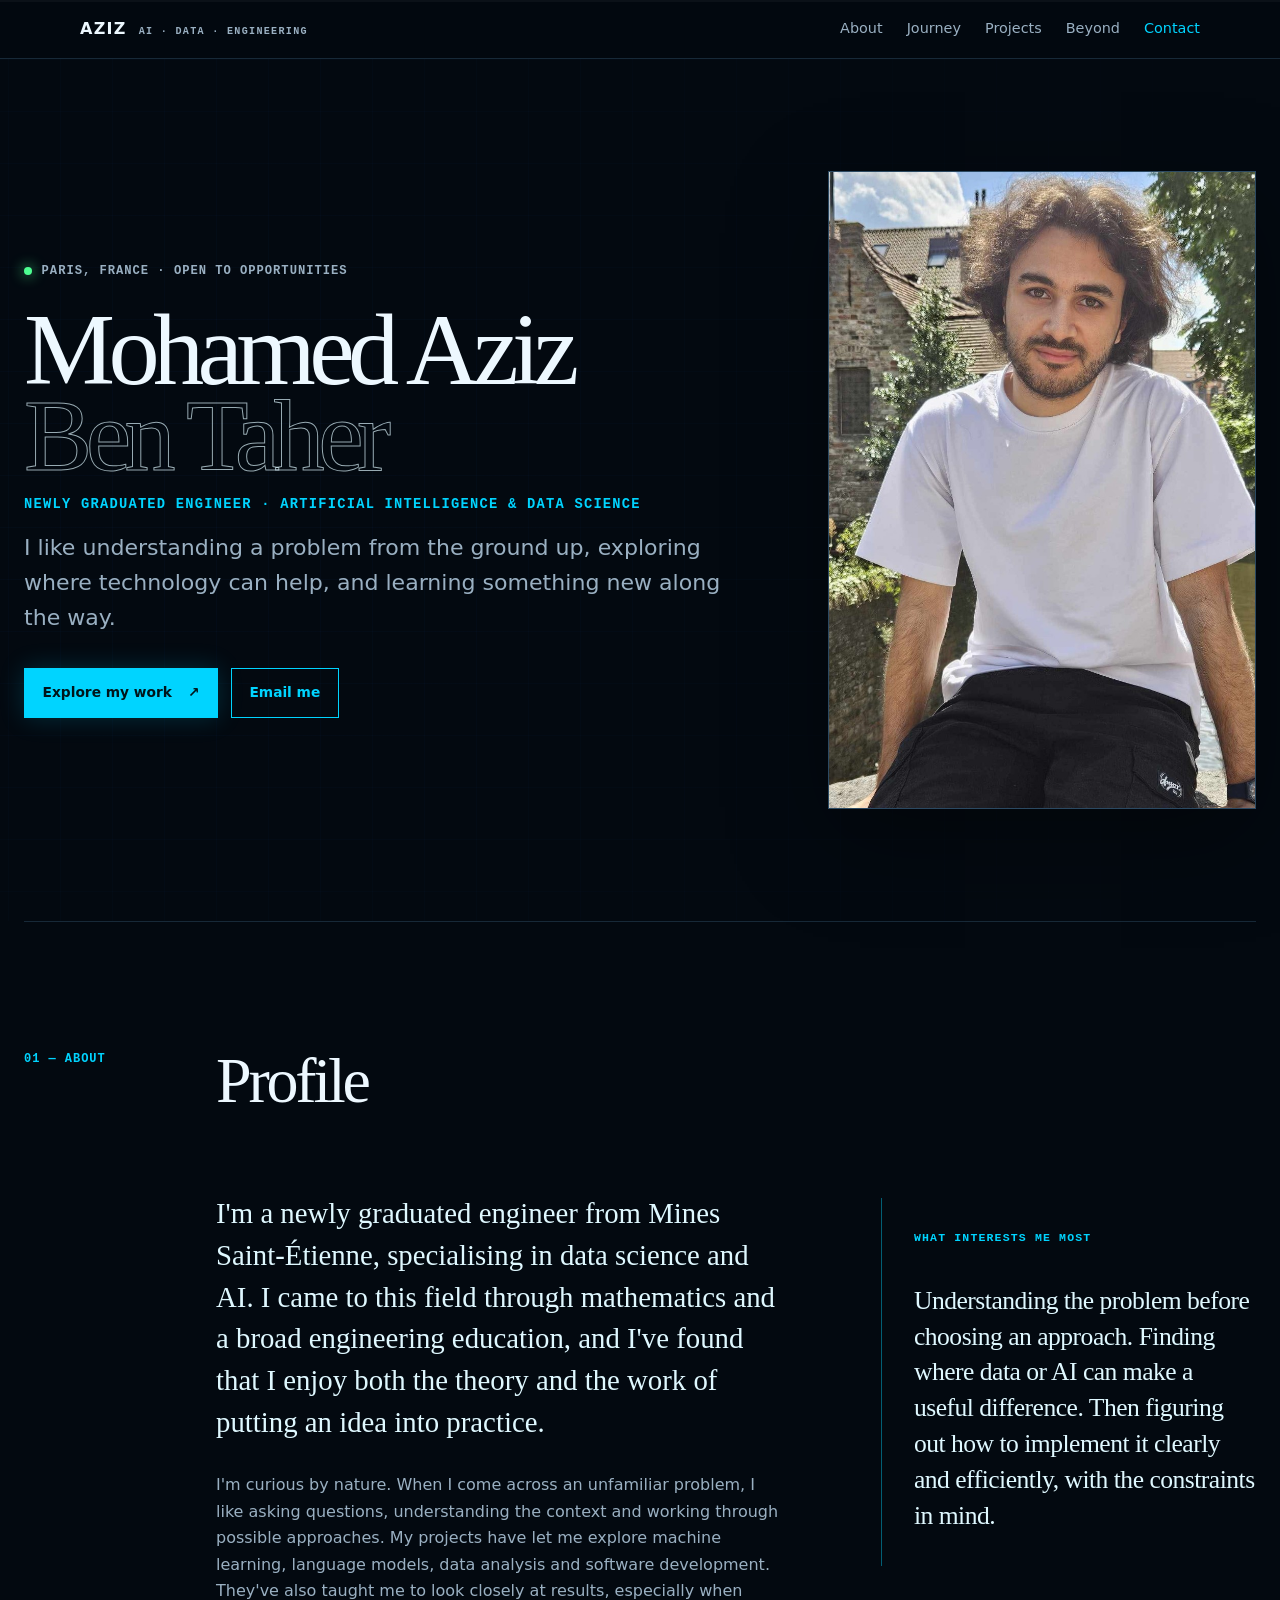
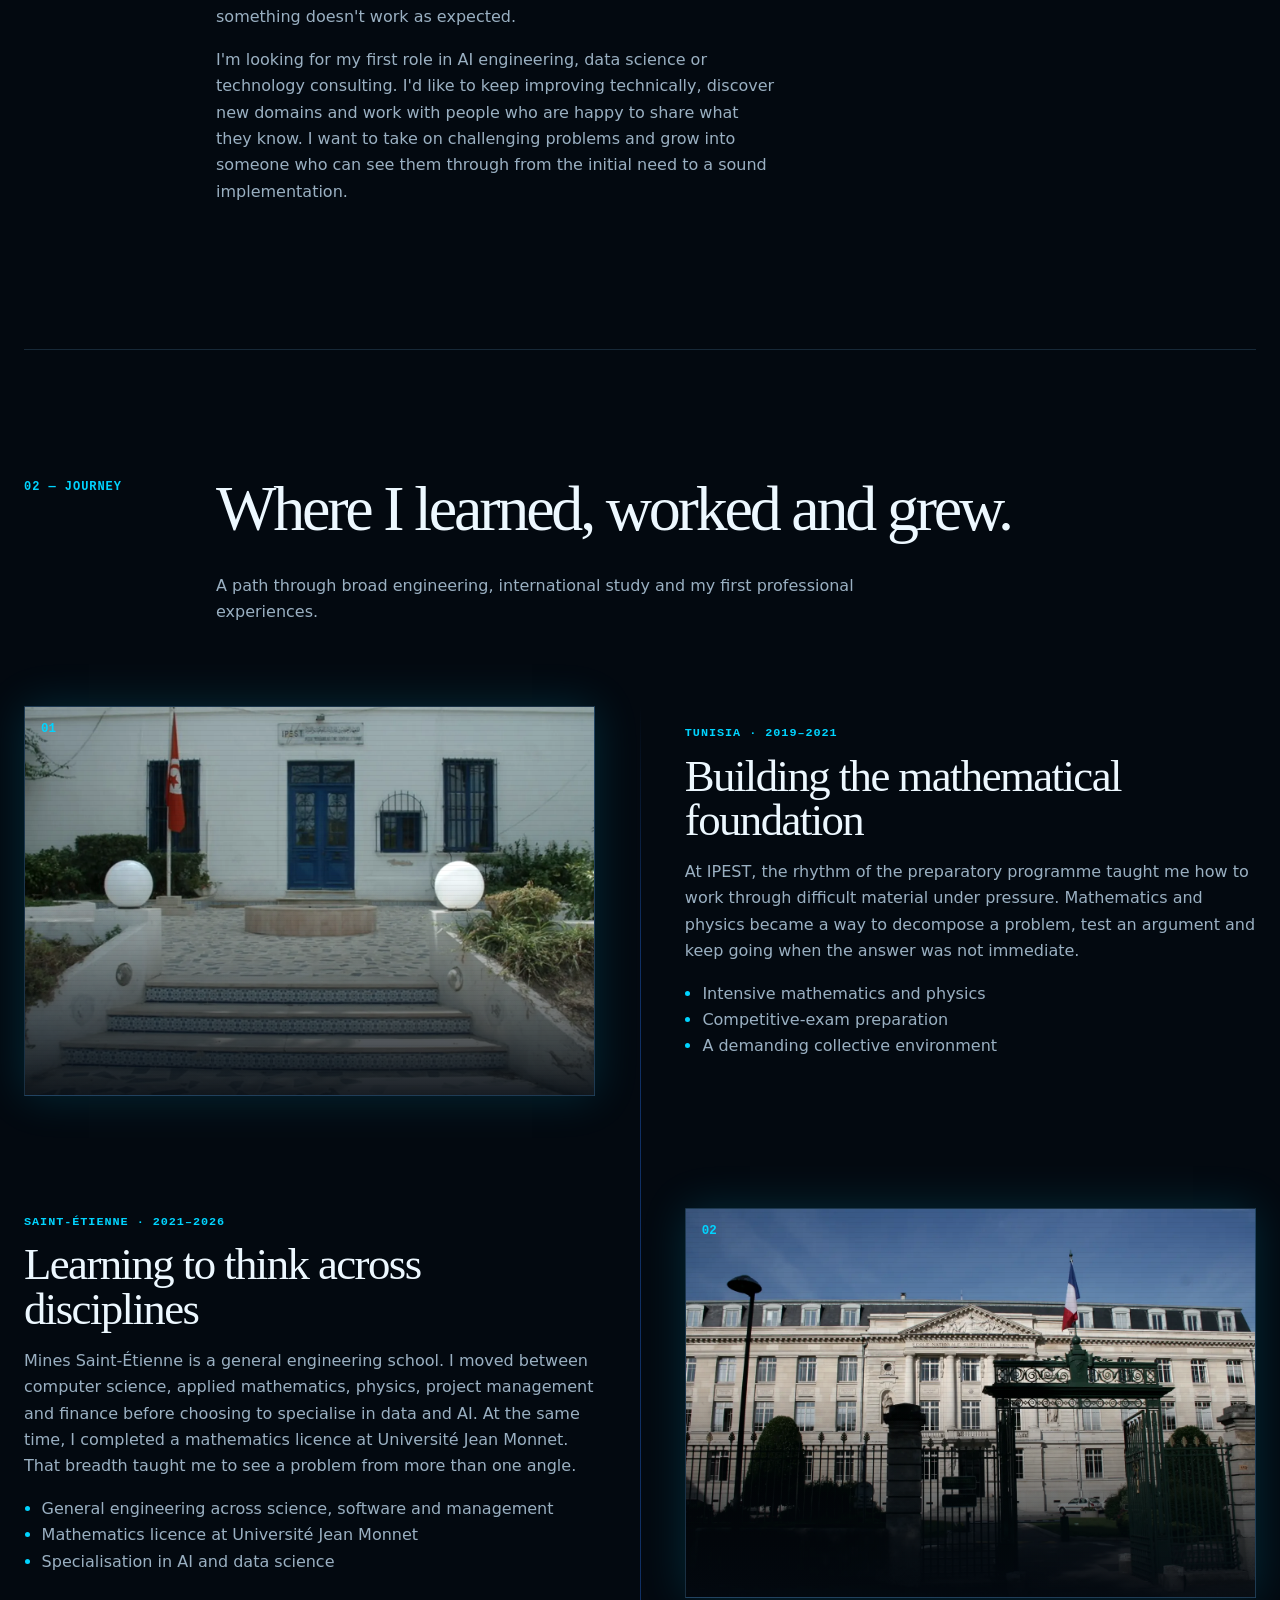
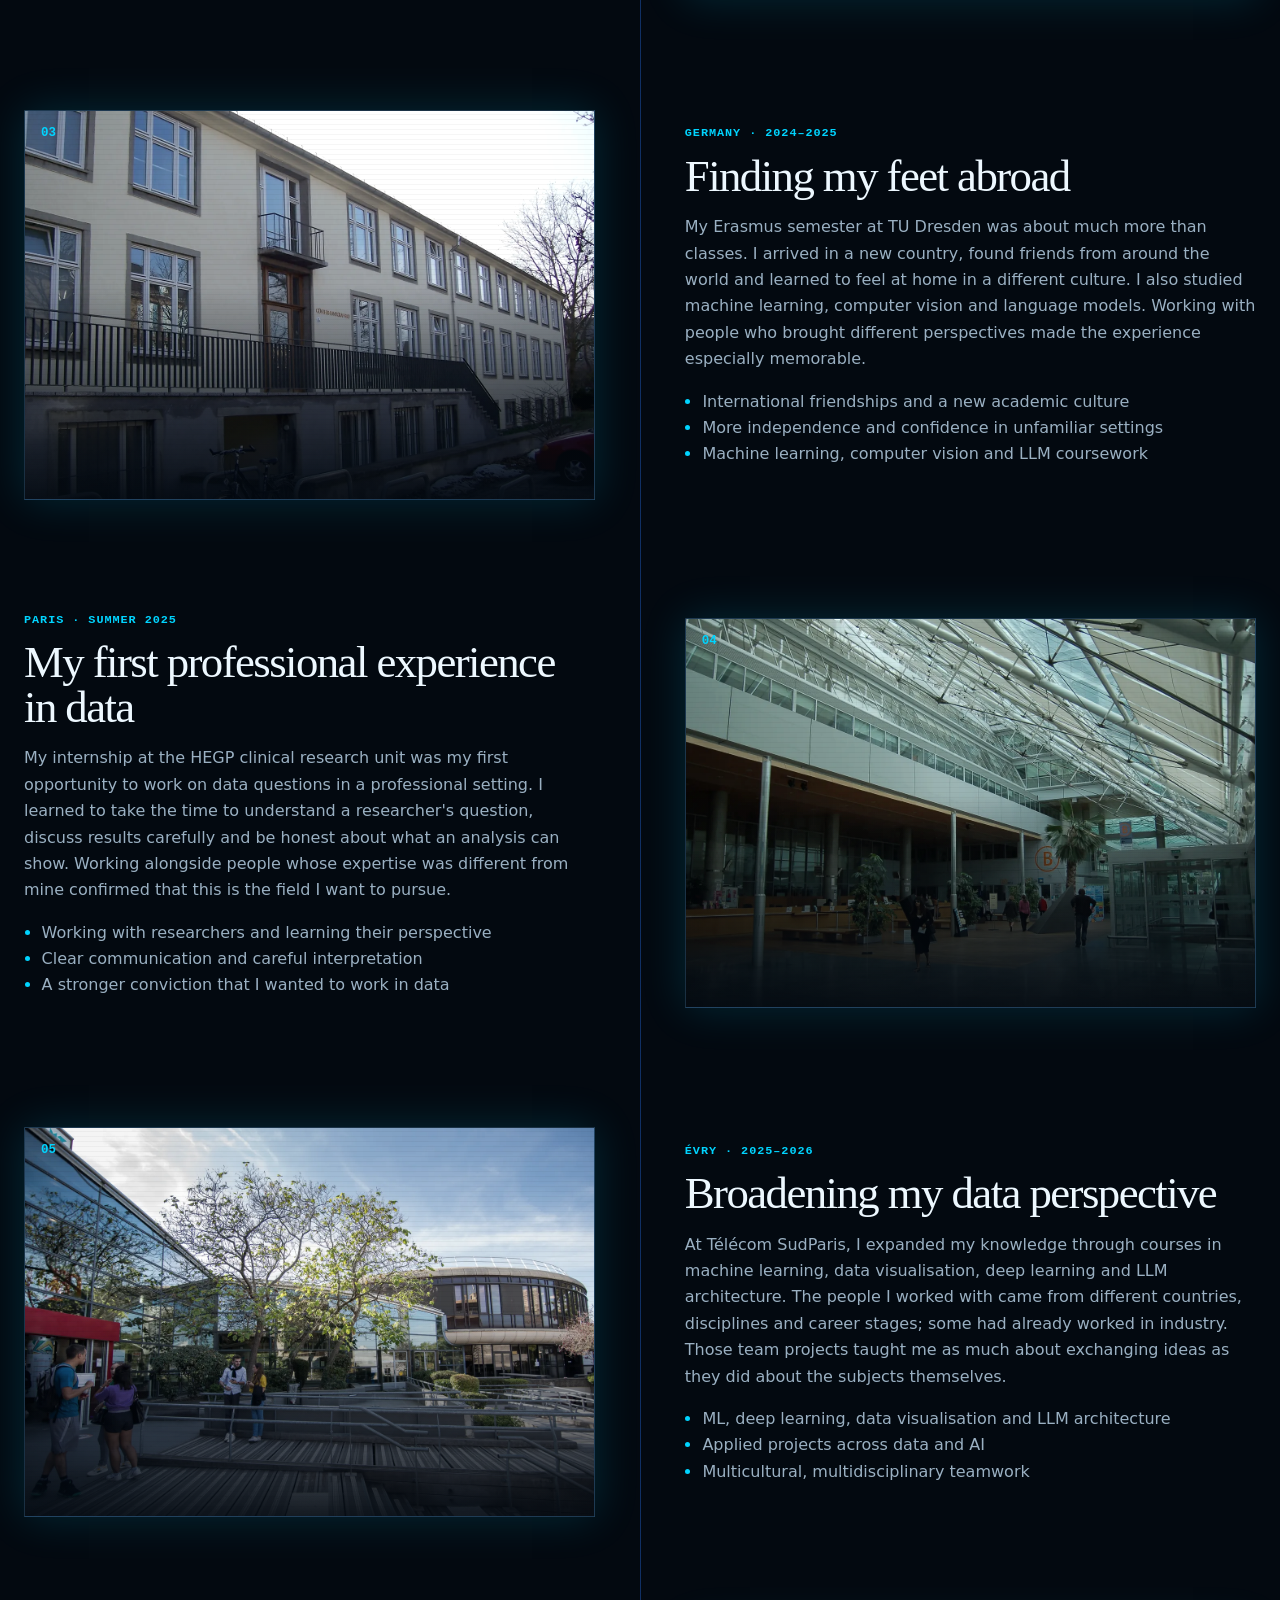
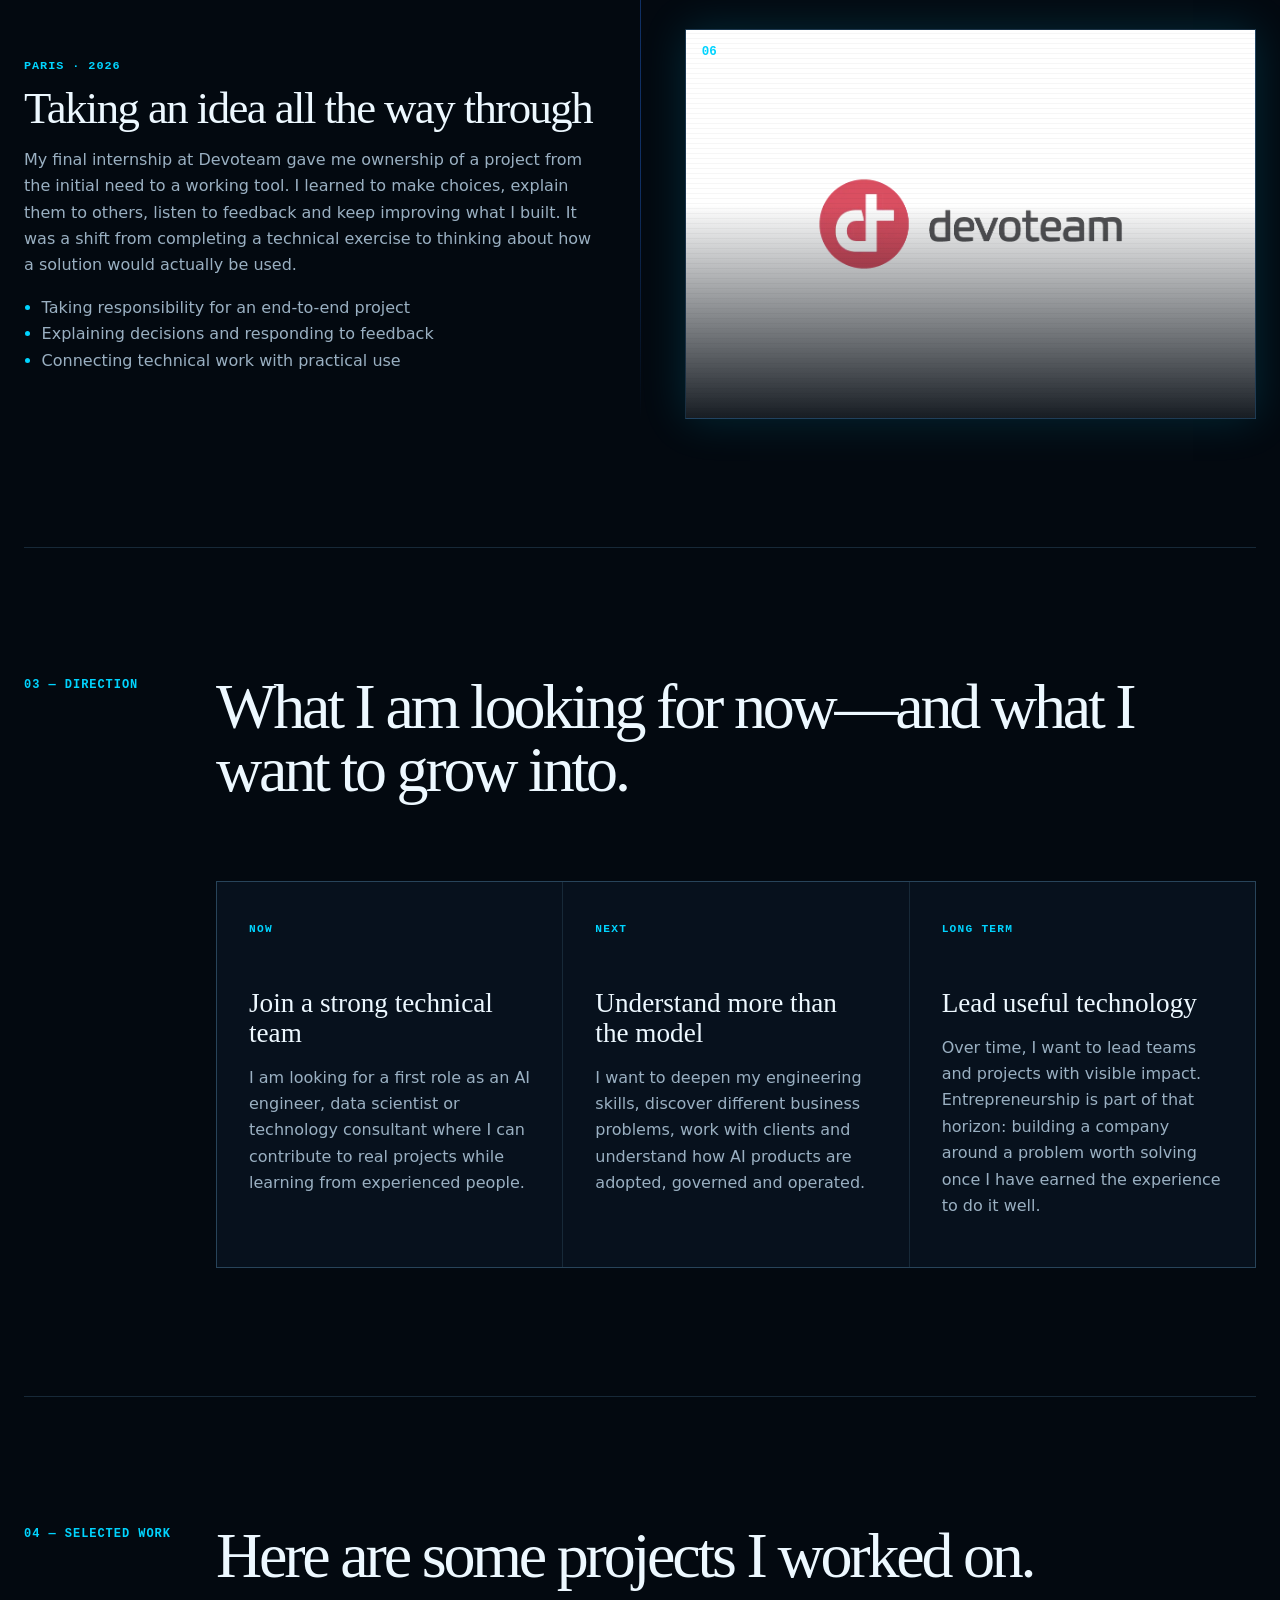
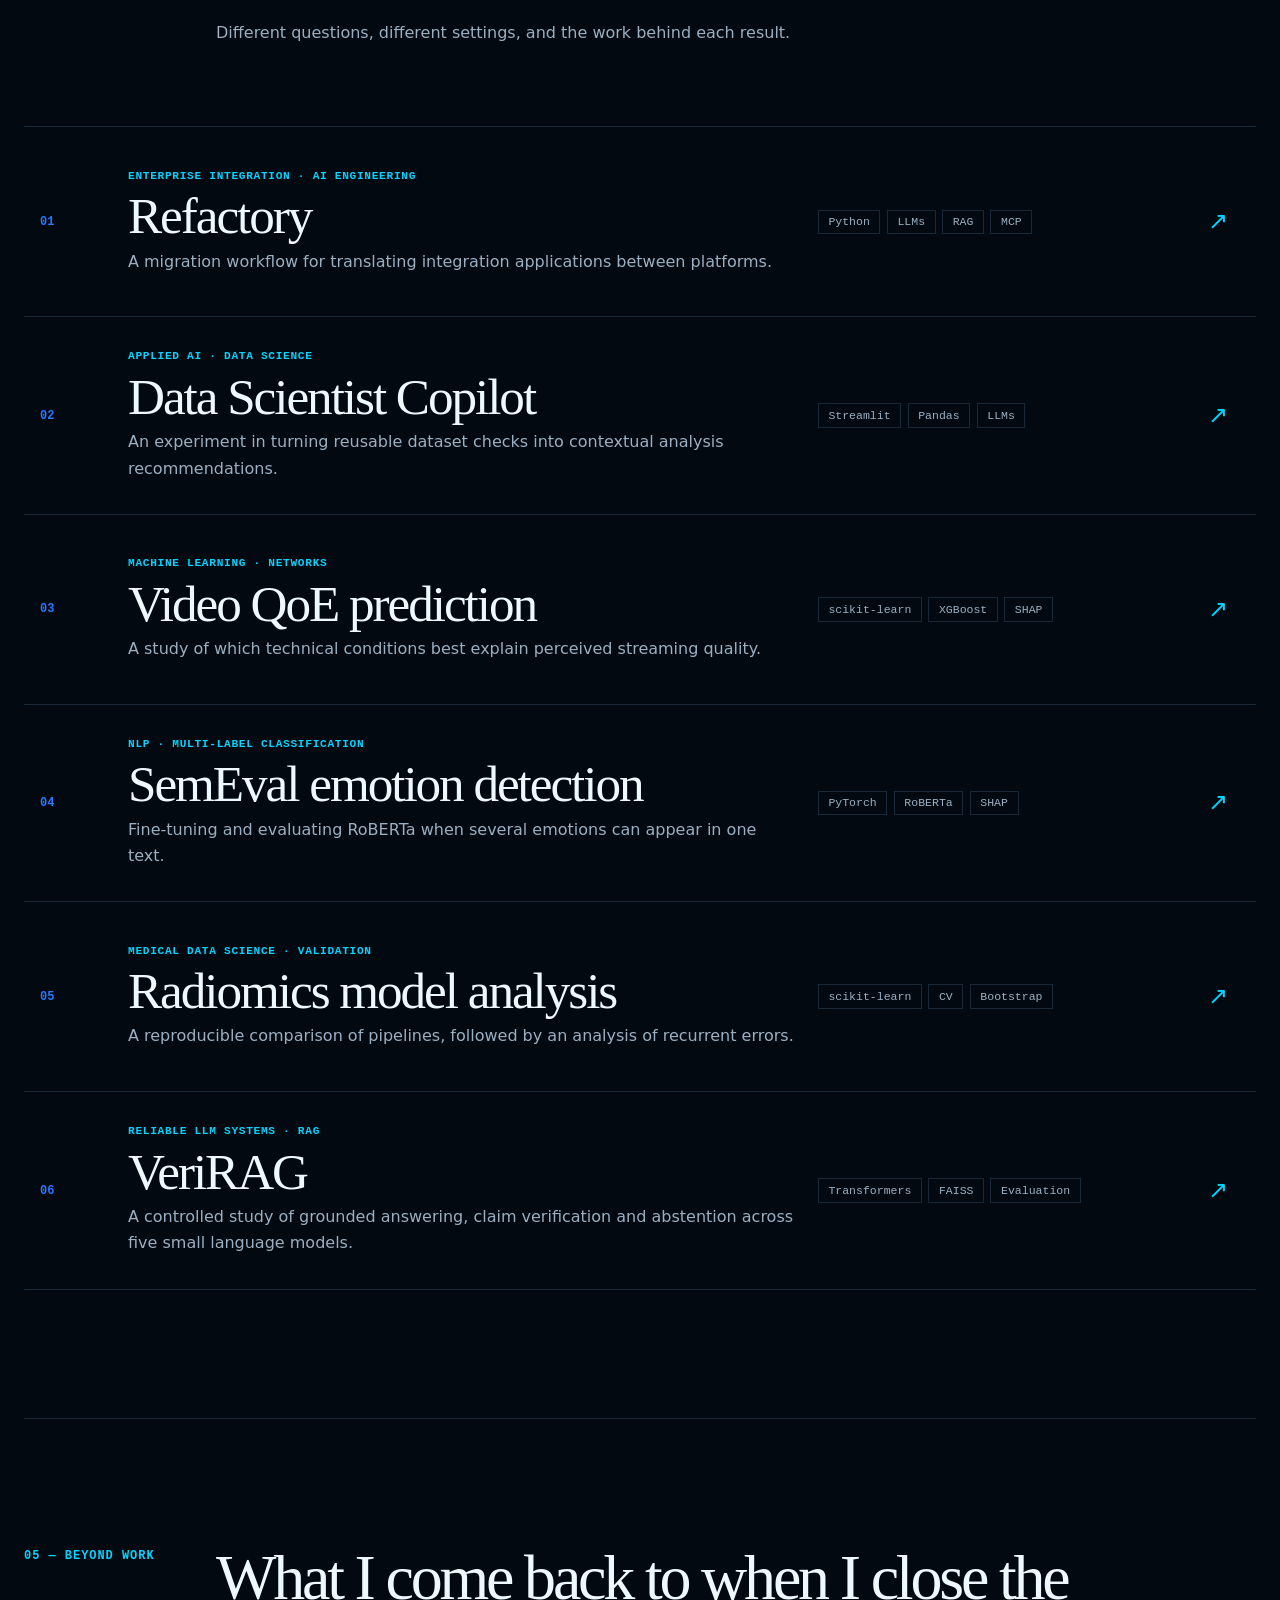
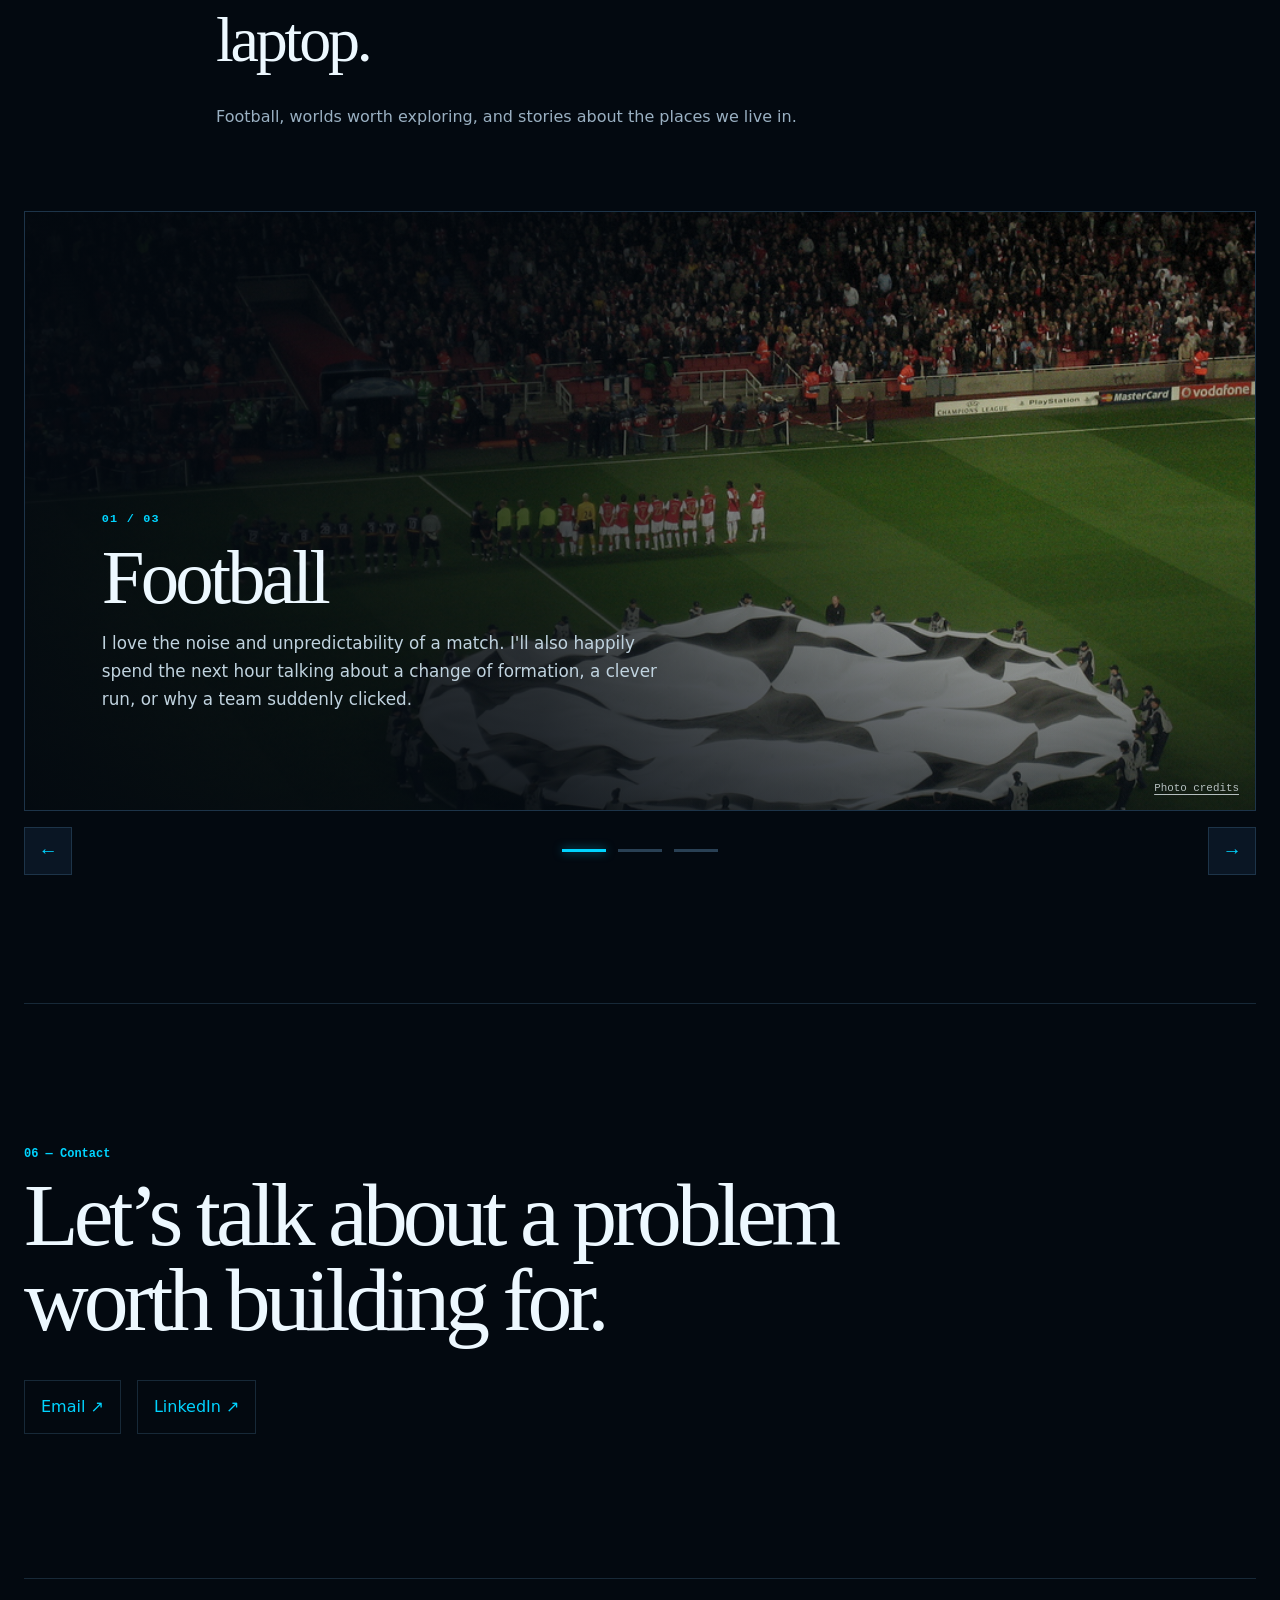
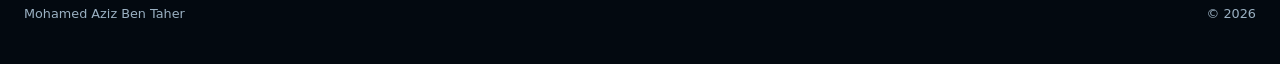
==== index.html @ 2691b826 "Add project pages and portfolio assets" ====
<!doctype html>
<html lang="en">
<head>
  <meta charset="utf-8"><meta name="viewport" content="width=device-width, initial-scale=1">
  <meta name="description" content="Mohamed Aziz Ben Taher — AI engineer and data scientist. Portfolio of agentic AI, RAG, NLP and applied machine-learning projects.">
  <title>Mohamed Aziz Ben Taher — AI & Data Engineer</title>
  <link rel="icon" type="image/svg+xml" href="data:image/svg+xml,%3Csvg xmlns='http://www.w3.org/2000/svg' viewBox='0 0 64 64'%3E%3Crect width='64' height='64' rx='12' fill='%23030910'/%3E%3Cpath d='M14 46 28 17h8l14 29h-9l-3-7H25l-3 7zm14-14h8l-4-10z' fill='%2300d4ff'/%3E%3C/svg%3E">
  <link rel="stylesheet" href="styles.css"><link rel="stylesheet" href="v2.css">
</head>
<body class="home-v2">
  <a class="skip-link" href="#main">Skip to content</a><div class="scroll-progress" aria-hidden="true"><span></span></div>
  <header class="site-header v2-header"><a class="wordmark" href="#top"><span>AZIZ</span><small>AI · DATA · ENGINEERING</small></a><nav aria-label="Primary navigation"><a href="#about">About</a><a href="#journey">Journey</a><a href="#projects">Projects</a><a href="#beyond">Beyond</a><a class="nav-cta" href="#contact">Contact</a></nav></header>
  <main id="main">
    <!-- EDIT: INTRODUCTION START -->
    <section class="v2-hero" id="top"><div class="hero-grid" aria-hidden="true"></div>
      <div class="hero-copy reveal"><p class="terminal-label"><span></span> Paris, France · Open to opportunities</p><h1>Mohamed Aziz<br><em>Ben Taher</em></h1><p class="hero-role">Newly graduated engineer · Artificial Intelligence &amp; Data Science</p><p class="hero-summary">I like understanding a problem from the ground up, exploring where technology can help, and learning something new along the way.</p><div class="hero-actions"><a class="button-primary" href="#projects">Explore my work <span aria-hidden="true">↗</span></a><a class="button-ghost" href="mailto:azizbentaher4@gmail.com">Email me</a></div></div>
      <figure class="hero-portrait portrait-framed reveal">
        <img src="assets/images/portrait-aziz.jpg" alt="Portrait of Mohamed Aziz Ben Taher" width="1152" height="1536" fetchpriority="high">
        
      </figure>
    </section>

    <section class="about-v2 section-v2" id="about"><div class="section-heading reveal"><p>01 — About</p><h2>Profile</h2></div><div class="about-layout">
      <div class="about-longform reveal"><p class="lead-v2">I'm a newly graduated engineer from Mines Saint-Étienne, specialising in data science and AI. I came to this field through mathematics and a broad engineering education, and I've found that I enjoy both the theory and the work of putting an idea into practice.</p><p>I'm curious by nature. When I come across an unfamiliar problem, I like asking questions, understanding the context and working through possible approaches. My projects have let me explore machine learning, language models, data analysis and software development. They've also taught me to look closely at results, especially when something doesn't work as expected.</p><p>I'm looking for my first role in AI engineering, data science or technology consulting. I'd like to keep improving technically, discover new domains and work with people who are happy to share what they know. I want to take on challenging problems and grow into someone who can see them through from the initial need to a sound implementation.</p></div>
      <aside class="about-focus reveal"><span class="micro-title">What interests me most</span><p>Understanding the problem before choosing an approach. Finding where data or AI can make a useful difference. Then figuring out how to implement it clearly and efficiently, with the constraints in mind.</p></aside>
    </div></section>
    <!-- EDIT: INTRODUCTION END -->

    <!-- EDIT: JOURNEY START -->
    <section class="journey-v2 section-v2" id="journey"><div class="section-heading reveal"><p>02 — Journey</p><h2>Where I learned, worked and grew.</h2><span>A path through broad engineering, international study and my first professional experiences.</span></div><div class="journey-track">
      <article class="journey-step reveal"><figure class="journey-media"><img src="assets/images/journey/ipest.webp" alt="IPEST building in La Marsa, Tunisia"><span>01</span></figure><div class="journey-copy"><p class="journey-date">Tunisia · 2019–2021</p><h3>Building the mathematical foundation</h3><p>At IPEST, the rhythm of the preparatory programme taught me how to work through difficult material under pressure. Mathematics and physics became a way to decompose a problem, test an argument and keep going when the answer was not immediate.</p><ul><li>Intensive mathematics and physics</li><li>Competitive-exam preparation</li><li>A demanding collective environment</li></ul></div></article>
      <article class="journey-step reverse reveal"><figure class="journey-media"><img src="assets/images/journey/mines.webp" alt="Mines Saint-Étienne campus"><span>02</span></figure><div class="journey-copy"><p class="journey-date">Saint-Étienne · 2021–2026</p><h3>Learning to think across disciplines</h3><p>Mines Saint-Étienne is a general engineering school. I moved between computer science, applied mathematics, physics, project management and finance before choosing to specialise in data and AI. At the same time, I completed a mathematics licence at Université Jean Monnet. That breadth taught me to see a problem from more than one angle.</p><ul><li>General engineering across science, software and management</li><li>Mathematics licence at Université Jean Monnet</li><li>Specialisation in AI and data science</li></ul></div></article>
      <article class="journey-step reveal"><figure class="journey-media"><img src="assets/images/journey/dresden.webp" alt="Günther Landgraf building at TU Dresden"><span>03</span></figure><div class="journey-copy"><p class="journey-date">Germany · 2024–2025</p><h3>Finding my feet abroad</h3><p>My Erasmus semester at TU Dresden was about much more than classes. I arrived in a new country, found friends from around the world and learned to feel at home in a different culture. I also studied machine learning, computer vision and language models. Working with people who brought different perspectives made the experience especially memorable.</p><ul><li>International friendships and a new academic culture</li><li>More independence and confidence in unfamiliar settings</li><li>Machine learning, computer vision and LLM coursework</li></ul></div></article>
      <article class="journey-step reverse reveal"><figure class="journey-media"><img src="assets/images/journey/hegp.webp" alt="Hall of the Georges-Pompidou European Hospital in Paris"><span>04</span></figure><div class="journey-copy"><p class="journey-date">Paris · Summer 2025</p><h3>My first professional experience in data</h3><p>My internship at the HEGP clinical research unit was my first opportunity to work on data questions in a professional setting. I learned to take the time to understand a researcher's question, discuss results carefully and be honest about what an analysis can show. Working alongside people whose expertise was different from mine confirmed that this is the field I want to pursue.</p><ul><li>Working with researchers and learning their perspective</li><li>Clear communication and careful interpretation</li><li>A stronger conviction that I wanted to work in data</li></ul></div></article>
      <article class="journey-step reveal"><figure class="journey-media"><img src="assets/images/journey/tsp.webp" alt="Télécom SudParis forum"><span>05</span></figure><div class="journey-copy"><p class="journey-date">Évry · 2025–2026</p><h3>Broadening my data perspective</h3><p>At Télécom SudParis, I expanded my knowledge through courses in machine learning, data visualisation, deep learning and LLM architecture. The people I worked with came from different countries, disciplines and career stages; some had already worked in industry. Those team projects taught me as much about exchanging ideas as they did about the subjects themselves.</p><ul><li>ML, deep learning, data visualisation and LLM architecture</li><li>Applied projects across data and AI</li><li>Multicultural, multidisciplinary teamwork</li></ul></div></article>
      <article class="journey-step reverse reveal"><figure class="journey-media logo-media"><img src="assets/images/journey/devoteam.webp" alt="Devoteam logo"><span>06</span></figure><div class="journey-copy"><p class="journey-date">Paris · 2026</p><h3>Taking an idea all the way through</h3><p>My final internship at Devoteam gave me ownership of a project from the initial need to a working tool. I learned to make choices, explain them to others, listen to feedback and keep improving what I built. It was a shift from completing a technical exercise to thinking about how a solution would actually be used.</p><ul><li>Taking responsibility for an end-to-end project</li><li>Explaining decisions and responding to feedback</li><li>Connecting technical work with practical use</li></ul></div></article>
    </div></section>
    <!-- EDIT: JOURNEY END -->

    <section class="direction-v2 section-v2" id="direction"><div class="section-heading reveal"><p>03 — Direction</p><h2>What I am looking for now—and what I want to grow into.</h2></div><div class="direction-grid"><article class="reveal"><span>NOW</span><h3>Join a strong technical team</h3><p>I am looking for a first role as an AI engineer, data scientist or technology consultant where I can contribute to real projects while learning from experienced people.</p></article><article class="reveal"><span>NEXT</span><h3>Understand more than the model</h3><p>I want to deepen my engineering skills, discover different business problems, work with clients and understand how AI products are adopted, governed and operated.</p></article><article class="reveal"><span>LONG TERM</span><h3>Lead useful technology</h3><p>Over time, I want to lead teams and projects with visible impact. Entrepreneurship is part of that horizon: building a company around a problem worth solving once I have earned the experience to do it well.</p></article></div></section>

    <section class="projects-v2 section-v2" id="projects"><div class="section-heading reveal"><p>04 — Selected work</p><h2>Here are some projects I worked on.</h2><span>Different questions, different settings, and the work behind each result.</span></div><div class="project-list-v2">
      <a class="project-row featured reveal" href="projects/refactory.html"><span class="project-number">01</span><div><p>Enterprise integration · AI engineering</p><h3>Refactory</h3><span>A migration workflow for translating integration applications between platforms.</span></div><div class="project-tags-v2"><i>Python</i><i>LLMs</i><i>RAG</i><i>MCP</i></div><b>↗</b></a>
      <a class="project-row reveal" href="projects/data-scientist-copilot.html"><span class="project-number">02</span><div><p>Applied AI · Data science</p><h3>Data Scientist Copilot</h3><span>An experiment in turning reusable dataset checks into contextual analysis recommendations.</span></div><div class="project-tags-v2"><i>Streamlit</i><i>Pandas</i><i>LLMs</i></div><b>↗</b></a>
      <a class="project-row reveal" href="projects/qoe-prediction.html"><span class="project-number">03</span><div><p>Machine learning · Networks</p><h3>Video QoE prediction</h3><span>A study of which technical conditions best explain perceived streaming quality.</span></div><div class="project-tags-v2"><i>scikit-learn</i><i>XGBoost</i><i>SHAP</i></div><b>↗</b></a>
      <a class="project-row reveal" href="projects/semeval.html"><span class="project-number">04</span><div><p>NLP · Multi-label classification</p><h3>SemEval emotion detection</h3><span>Fine-tuning and evaluating RoBERTa when several emotions can appear in one text.</span></div><div class="project-tags-v2"><i>PyTorch</i><i>RoBERTa</i><i>SHAP</i></div><b>↗</b></a>
      <a class="project-row reveal" href="projects/radiomics.html"><span class="project-number">05</span><div><p>Medical data science · Validation</p><h3>Radiomics model analysis</h3><span>A reproducible comparison of pipelines, followed by an analysis of recurrent errors.</span></div><div class="project-tags-v2"><i>scikit-learn</i><i>CV</i><i>Bootstrap</i></div><b>↗</b></a>
      <a class="project-row reveal" href="projects/verirag.html"><span class="project-number">06</span><div><p>Reliable LLM systems · RAG</p><h3>VeriRAG</h3><span>A controlled study of grounded answering, claim verification and abstention across five small language models.</span></div><div class="project-tags-v2"><i>Transformers</i><i>FAISS</i><i>Evaluation</i></div><b>↗</b></a>
    </div></section>

    <section class="beyond-v2 section-v2" id="beyond"><div class="section-heading reveal"><p>05 — Beyond work</p><h2>What I come back to when I close the laptop.</h2><span>Football, worlds worth exploring, and stories about the places we live in.</span></div><div class="interest-carousel reveal" data-carousel>
      <div class="interest-viewport">
        <article class="interest-slide is-active" data-slide><img src="assets/images/interests/emirates-sevilla.jpg" alt="Arsenal and Sevilla players before a Champions League match at Emirates Stadium" loading="lazy"><div class="interest-overlay"><p>01 / 03</p><h3>Football</h3><span>I love the noise and unpredictability of a match. I'll also happily spend the next hour talking about a change of formation, a clever run, or why a team suddenly clicked.</span></div><a class="interest-credit" href="credits.html#interests">Photo credits</a></article>
        <article class="interest-slide" data-slide><img src="assets/images/interests/witcher-3.jpg" alt="Gameplay scene from The Witcher 3 showing Geralt facing a monster" loading="lazy"><div class="interest-overlay"><p>02 / 03</p><h3>Games &amp; other worlds</h3><span>A good game can make me forget the clock. I like stories that give you room to explore, make choices and piece together a world for yourself. The Witcher is a favourite.</span></div><a class="interest-credit" href="credits.html#interests">Image credits</a></article>
        <article class="interest-slide" data-slide><img src="assets/images/interests/bruges.jpg" alt="Historic buildings along a canal in Bruges, Belgium" loading="lazy"><div class="interest-overlay"><p>03 / 03</p><h3>History &amp; new places</h3><span>I enjoy learning how a place became what it is: the streets, languages, customs and stories behind it. Living in different countries made me more interested in the people I meet and the places I visit.</span></div><a class="interest-credit" href="credits.html#interests">Photo credits</a></article>
      </div>
      <div class="carousel-controls"><button type="button" data-carousel-prev aria-label="Previous interest">←</button><div class="carousel-dots" role="tablist" aria-label="Choose an interest"><button class="is-active" type="button" data-carousel-dot="0" aria-label="Football" aria-selected="true"></button><button type="button" data-carousel-dot="1" aria-label="Video games" aria-selected="false"></button><button type="button" data-carousel-dot="2" aria-label="History and places" aria-selected="false"></button></div><button type="button" data-carousel-next aria-label="Next interest">→</button></div>
    </div></section>
    <section class="contact-v2" id="contact"><p class="reveal">06 — Contact</p><h2 class="reveal">Let’s talk about a problem<br>worth building for.</h2><div class="contact-links reveal"><a href="mailto:azizbentaher4@gmail.com">Email ↗</a><a href="https://www.linkedin.com/in/aziz-ben-taher-77517934b/" target="_blank" rel="noreferrer">LinkedIn ↗</a></div></section>
  </main>
  <footer class="footer-v2"><p>Mohamed Aziz Ben Taher</p><p>© <span id="year">2026</span></p></footer><script src="script.js"></script>
</body></html>
---- styles.css ----
:root {
  --bg: #f4f6f8;
  --paper: #ffffff;
  --ink: #17202a;
  --navy: #142336;
  --muted: #65707c;
  --line: #d8dee5;
  --blue: #315fce;
  --blue-soft: #e8eefb;
  --violet: #6652b8;
  --max: 1120px;
}

* { box-sizing: border-box; }
html { scroll-behavior: smooth; }
body { margin: 0; color: var(--ink); background: var(--bg); font-family: Inter, ui-sans-serif, system-ui, -apple-system, BlinkMacSystemFont, "Segoe UI", sans-serif; font-size: 16px; line-height: 1.65; }
a { color: inherit; }
img { max-width: 100%; display: block; }
.skip-link { position: fixed; top: -5rem; left: 1rem; z-index: 100; padding: .7rem 1rem; background: var(--navy); color: white; }
.skip-link:focus { top: 1rem; }
.site-header { position: sticky; top: 0; z-index: 40; display: flex; align-items: center; justify-content: space-between; gap: 2rem; padding: 1rem max(1.25rem, calc((100vw - var(--max)) / 2)); border-bottom: 1px solid rgba(216,222,229,.9); background: rgba(244,246,248,.93); backdrop-filter: blur(14px); }
.wordmark { font-weight: 760; text-decoration: none; letter-spacing: -.02em; }
nav { display: flex; gap: 1.5rem; }
nav a { color: var(--muted); font-size: .9rem; text-decoration: none; }
nav a:hover, nav a:focus-visible { color: var(--ink); }
main, footer { width: min(calc(100% - 2.5rem), var(--max)); margin-inline: auto; }
.kicker { margin: 0 0 .9rem; color: var(--blue); font-size: .78rem; font-weight: 800; letter-spacing: .12em; text-transform: uppercase; }
h1, h2, h3, h4, p { margin-top: 0; }
h1 { margin-bottom: 2rem; font-family: Georgia, "Times New Roman", serif; font-size: clamp(3.5rem, 8vw, 7rem); line-height: .92; letter-spacing: -.055em; font-weight: 500; }
h2 { margin-bottom: 2.4rem; font-family: Georgia, "Times New Roman", serif; font-size: clamp(2.4rem, 5vw, 4.6rem); line-height: 1; letter-spacing: -.045em; font-weight: 500; }

.home-hero { display: grid; grid-template-columns: .72fr 1.28fr; gap: clamp(3rem, 8vw, 8rem); align-items: center; min-height: 720px; padding: 5.5rem 0; border-bottom: 1px solid var(--line); }
.portrait-column { align-self: stretch; display: flex; flex-direction: column; justify-content: flex-end; }
.portrait-monogram { min-height: 430px; display: grid; place-items: center; margin-bottom: 1.2rem; background: linear-gradient(145deg, #dfe6ef, #f8fafc); border: 1px solid var(--line); overflow: hidden; position: relative; }
.portrait-monogram::before, .portrait-monogram::after { content: ""; position: absolute; width: 280px; height: 280px; border: 1px solid rgba(49,95,206,.18); border-radius: 50%; }
.portrait-monogram::before { transform: translate(-38%, -35%); }
.portrait-monogram::after { transform: translate(42%, 45%); }
.portrait-monogram span { color: var(--navy); font-family: Georgia, "Times New Roman", serif; font-size: clamp(5rem, 11vw, 8.5rem); letter-spacing: -.1em; z-index: 1; }
.portrait-column > p { margin: 0; color: var(--muted); font-size: .82rem; }
.about-copy { max-width: 670px; }
.about-copy .lead { color: var(--ink); font-size: clamp(1.25rem, 2.2vw, 1.65rem); line-height: 1.45; }
.about-copy > p:not(.kicker):not(.lead) { color: var(--muted); }
.inline-links { display: flex; gap: 1.5rem; margin-top: 2rem; }
.inline-links a, .contact-home a { color: var(--blue); font-weight: 700; text-underline-offset: .28rem; }

.content-section { display: grid; grid-template-columns: 4rem 1fr; gap: 1rem; padding: 6rem 0; border-bottom: 1px solid var(--line); }
.section-index { color: var(--blue); font-size: .8rem; font-weight: 800; padding-top: .2rem; }
.section-content { min-width: 0; }
.goals-grid { display: grid; grid-template-columns: repeat(3, 1fr); gap: 1rem; }
.goals-grid article { min-height: 230px; padding: 1.4rem; background: var(--paper); border: 1px solid var(--line); }
.goals-grid h3 { color: var(--blue); font-size: .82rem; letter-spacing: .08em; text-transform: uppercase; }
.goals-grid p { margin: 0; color: var(--muted); }
.journey-list { border-top: 1px solid var(--line); }
.journey-list article { display: grid; grid-template-columns: 8rem 1fr; gap: 2rem; padding: 1.35rem 0; border-bottom: 1px solid var(--line); }
.journey-list time { color: var(--muted); font-size: .85rem; }
.journey-list h3 { margin-bottom: .2rem; font-size: 1.05rem; }
.journey-list p { margin: 0; color: var(--muted); }
.passions-grid { display: grid; grid-template-columns: repeat(2, 1fr); gap: 1px; background: var(--line); border: 1px solid var(--line); }
.passions-grid p { margin: 0; padding: 1.4rem; background: var(--paper); color: var(--muted); }
.passions-grid strong { color: var(--ink); }

.projects-home { padding: 7rem 0; border-bottom: 1px solid var(--line); }
.projects-heading { display: grid; grid-template-columns: 1.1fr .9fr; gap: 4rem; align-items: end; margin-bottom: 3rem; }
.projects-heading h2 { margin-bottom: 0; }
.projects-heading > p { margin: 0; color: var(--muted); }
.project-cards { display: grid; grid-template-columns: repeat(2, 1fr); gap: 1rem; }
.project-card { display: grid; grid-template-rows: 220px 1fr; min-height: 470px; background: var(--paper); border: 1px solid var(--line); text-decoration: none; transition: transform .18s ease, border-color .18s ease, box-shadow .18s ease; }
.project-card:hover, .project-card:focus-visible { transform: translateY(-3px); border-color: #a9b9da; box-shadow: 0 14px 34px rgba(20,35,54,.08); }
.project-card-featured { grid-column: span 2; grid-template-columns: 1fr 1fr; grid-template-rows: 1fr; min-height: 360px; }
.card-visual { min-height: 220px; display: flex; align-items: center; justify-content: center; gap: .7rem; padding: 1.4rem; background: #eaf0f7; border-bottom: 1px solid var(--line); overflow: hidden; }
.project-card-featured .card-visual { border-bottom: 0; border-right: 1px solid var(--line); }
.card-body { display: flex; flex-direction: column; padding: 1.6rem; }
.card-meta { margin-bottom: .5rem; color: var(--muted); font-size: .78rem; }
.card-body h3 { margin-bottom: .75rem; font-family: Georgia, "Times New Roman", serif; font-size: 2rem; font-weight: 500; letter-spacing: -.035em; }
.card-body > p:not(.card-meta) { color: var(--muted); }
.card-link { margin-top: auto; color: var(--blue); font-size: .88rem; font-weight: 700; }
.visual-refactory { background: #172437; color: white; }
.visual-refactory span { padding: .8rem 1rem; border: 1px solid rgba(255,255,255,.25); }
.visual-refactory strong { display: grid; place-items: center; width: 5rem; height: 5rem; background: #725bc3; border-radius: 50%; }
.visual-refactory i { color: #8daaf0; font-style: normal; }
.visual-copilot { display: grid; grid-template-columns: repeat(4, 1fr); gap: .45rem; }
.visual-copilot span { padding: .75rem .35rem; background: white; border: 1px solid #cbd6e6; color: #36527c; font-size: .72rem; text-align: center; }
.visual-rag span { position: relative; padding: .75rem 1rem; background: white; border: 1px solid #cbd6e6; color: #36527c; font-size: .76rem; }
.visual-rag span:not(:last-child)::after { content: "→"; position: absolute; left: calc(100% + .2rem); color: var(--blue); }
.visual-qoe { align-items: flex-end; gap: .5rem; padding-inline: 20%; }
.visual-qoe span { width: 11%; height: var(--h); background: var(--blue); opacity: .78; }
.visual-radiomics { display: grid; grid-template-columns: repeat(3, 42px); grid-template-rows: repeat(3, 42px); gap: 8px; }
.visual-radiomics span { border: 1px solid #8094b5; border-radius: 50%; background: radial-gradient(circle at 35% 35%, #fff, #a4b6d1 55%, #526d94); }
.visual-nlp { flex-wrap: wrap; align-content: center; }
.visual-nlp span { padding: .4rem .7rem; border: 1px solid #aab9cf; border-radius: 999px; color: #3d577d; font-size: .75rem; }

.contact-home { padding: 7rem 0; }
.contact-home h2 { max-width: 900px; }
.contact-home a { font-size: clamp(1.2rem, 3vw, 1.8rem); }
footer { display: flex; justify-content: space-between; gap: 1rem; padding: 1.5rem 0 2.5rem; border-top: 1px solid var(--line); color: var(--muted); font-size: .8rem; }
footer p { margin: 0; }

/* Project case-study pages */
.project-page main { width: min(calc(100% - 2.5rem), 980px); }
.project-nav { display: flex; justify-content: space-between; align-items: center; gap: 1rem; width: min(calc(100% - 2.5rem), 980px); margin: 1.5rem auto 0; }
.project-nav a { color: var(--muted); font-size: .86rem; text-decoration: none; }
.project-nav a:hover { color: var(--ink); }
.case-hero { padding: 6rem 0 4rem; border-bottom: 1px solid var(--line); }
.case-breadcrumb { margin-bottom: 1.3rem; color: var(--blue); font-size: .8rem; font-weight: 750; letter-spacing: .08em; text-transform: uppercase; }
.case-hero h1 { max-width: 900px; font-size: clamp(3.3rem, 7vw, 6rem); }
.case-intro { max-width: 800px; color: var(--muted); font-size: 1.18rem; }
.case-facts { display: grid; grid-template-columns: repeat(4, 1fr); margin-top: 3rem; border-top: 1px solid var(--line); border-bottom: 1px solid var(--line); }
.case-facts div { padding: 1rem; border-right: 1px solid var(--line); }
.case-facts div:last-child { border-right: 0; }
.case-facts dt { color: var(--muted); font-size: .72rem; letter-spacing: .08em; text-transform: uppercase; }
.case-facts dd { margin: .3rem 0 0; font-weight: 650; }
.case-section { display: grid; grid-template-columns: 12rem 1fr; gap: 3rem; padding: 4.5rem 0; border-bottom: 1px solid var(--line); }
.case-section-label { color: var(--blue); font-size: .76rem; font-weight: 800; letter-spacing: .1em; text-transform: uppercase; }
.case-section-body h2 { font-size: clamp(2.1rem, 4vw, 3.5rem); }
.case-section-body h3 { margin: 2rem 0 .6rem; font-size: 1.15rem; }
.case-section-body > p, .case-section-body li { color: var(--muted); }
.case-section-body ul, .case-section-body ol { padding-left: 1.2rem; }
.two-column { display: grid; grid-template-columns: repeat(2, 1fr); gap: 1.2rem; }
.info-card { padding: 1.2rem; background: var(--paper); border: 1px solid var(--line); }
.info-card h3 { margin-top: 0; }
.info-card p { margin-bottom: 0; color: var(--muted); }
.method-steps { display: grid; gap: .8rem; counter-reset: method; }
.method-step { display: grid; grid-template-columns: 3rem 1fr; gap: 1rem; padding: 1.1rem; background: var(--paper); border: 1px solid var(--line); counter-increment: method; }
.method-step::before { content: "0" counter(method); color: var(--blue); font-weight: 800; }
.method-step h3 { margin: 0 0 .25rem; }
.method-step p { margin: 0; color: var(--muted); }
.architecture-flow { display: grid; grid-template-columns: repeat(5, 1fr); gap: .55rem; align-items: stretch; margin: 2rem 0; }
.architecture-flow div { min-height: 115px; padding: .85rem; background: var(--paper); border: 1px solid var(--line); }
.architecture-flow strong { display: block; margin-bottom: .35rem; }
.architecture-flow span { color: var(--muted); font-size: .78rem; }
.figure { margin: 2rem 0; }
.figure img { width: 100%; background: white; border: 1px solid var(--line); }
.figure figcaption { margin-top: .7rem; color: var(--muted); font-size: .82rem; }
.results-grid { display: grid; grid-template-columns: repeat(3, 1fr); gap: .8rem; }
.result { padding: 1.2rem; background: var(--navy); color: white; }
.result strong { display: block; margin-bottom: .35rem; font-size: 1.55rem; }
.result span { color: #c0ccdb; font-size: .82rem; }
.tech-list { display: flex; flex-wrap: wrap; gap: .5rem; padding: 0 !important; list-style: none; }
.tech-list li { padding: .4rem .7rem; background: var(--blue-soft); color: #294d9e; border-radius: 999px; font-size: .78rem; }
.document-links { display: flex; flex-wrap: wrap; gap: .8rem; margin-top: 1.5rem; }
.document-links a { padding: .7rem 1rem; background: var(--navy); color: white; text-decoration: none; font-size: .86rem; }
.document-links a.secondary { background: transparent; color: var(--blue); border: 1px solid #aebde1; }
.data-table { width: 100%; border-collapse: collapse; margin: 1.5rem 0; background: white; }
.data-table th, .data-table td { padding: .75rem; border: 1px solid var(--line); text-align: left; }
.data-table th { background: #edf1f5; font-size: .78rem; }
.data-table td { color: var(--muted); font-size: .86rem; }
.next-project { display: flex; justify-content: space-between; gap: 1rem; padding: 2rem 0 6rem; }
.next-project a { color: var(--blue); font-weight: 700; }

@media (max-width: 850px) {
  .home-hero { grid-template-columns: 1fr; min-height: auto; }
  .portrait-column { max-width: 480px; }
  .portrait-monogram { min-height: 360px; }
  .projects-heading { grid-template-columns: 1fr; gap: 1rem; }
  .case-section { grid-template-columns: 1fr; gap: 1rem; }
  .case-facts { grid-template-columns: repeat(2, 1fr); }
  .case-facts div:nth-child(2) { border-right: 0; }
  .case-facts div:nth-child(-n+2) { border-bottom: 1px solid var(--line); }
  .architecture-flow { grid-template-columns: 1fr 1fr; }
}

@media (max-width: 650px) {
  .site-header { align-items: flex-start; padding: .85rem 1rem; }
  nav { display: grid; grid-template-columns: auto auto; gap: .1rem .9rem; }
  nav a { font-size: .78rem; }
  main, footer { width: min(calc(100% - 2rem), var(--max)); }
  .home-hero { padding: 4rem 0; }
  .portrait-monogram { min-height: 300px; }
  .content-section { grid-template-columns: 1fr; padding: 4.5rem 0; }
  .goals-grid, .passions-grid, .project-cards, .two-column, .results-grid { grid-template-columns: 1fr; }
  .project-card-featured { grid-column: auto; display: grid; grid-template-columns: 1fr; grid-template-rows: 220px 1fr; min-height: 470px; }
  .project-card-featured .card-visual { border-right: 0; border-bottom: 1px solid var(--line); }
  .journey-list article { grid-template-columns: 1fr; gap: .2rem; }
  .projects-home, .contact-home { padding: 5rem 0; }
  .case-hero { padding: 4rem 0 3rem; }
  .case-facts { grid-template-columns: 1fr; }
  .case-facts div { border-right: 0; border-bottom: 1px solid var(--line); }
  .case-facts div:last-child { border-bottom: 0; }
  .architecture-flow { grid-template-columns: 1fr; }
  footer { flex-direction: column; }
}

@media (prefers-reduced-motion: reduce) { html { scroll-behavior: auto; } .project-card { transition: none; } }
---- v2.css ----
:root {
  --void: #030910;
  --void-2: #07111d;
  --panel: #0a1624;
  --panel-2: #0d1d2e;
  --neon: #00d4ff;
  --electric: #2878ff;
  --ice: #dff8ff;
  --text: #edf8ff;
  --text-2: #9ab0c2;
  --stroke: rgba(124, 198, 255, 0.17);
  --glow: 0 0 42px rgba(0, 212, 255, 0.16);
}

/* Research methodology narratives */
.clinical-error-grid,
.radiomics-feature-types,
.research-protocol,
.selector-families,
.model-family-grid,
.metric-explainers,
.experiment-comparison,
.results-reading {
  display: grid;
  gap: 1px;
  margin: 2.5rem 0;
  border: 1px solid var(--stroke);
  background: var(--stroke);
}
.clinical-error-grid,
.radiomics-feature-types,
.research-protocol,
.selector-families,
.results-reading {
  grid-template-columns: repeat(3, 1fr);
}
.model-family-grid,
.metric-explainers,
.experiment-comparison {
  grid-template-columns: repeat(2, 1fr);
}
.clinical-error-grid article,
.radiomics-feature-types article,
.research-protocol article,
.selector-families article,
.model-family-grid article,
.metric-explainers article,
.experiment-comparison article,
.results-reading article {
  padding: 1.35rem;
  background: #08131f;
}
.clinical-error-grid span,
.radiomics-feature-types span,
.research-protocol span,
.selector-families span,
.model-family-grid span,
.metric-explainers span,
.experiment-comparison span,
.results-reading span,
.leakage-rule > span,
.preprocessing-flow span,
.validation-flow span {
  color: var(--neon);
  font: 700 0.66rem/1.35 ui-monospace, monospace;
  letter-spacing: 0.08em;
}
.clinical-error-grid h3,
.radiomics-feature-types h3,
.research-protocol h3,
.selector-families h3,
.model-family-grid h3,
.metric-explainers h3,
.experiment-comparison h3,
.results-reading h3 {
  margin: 1.55rem 0 0.6rem;
}
.clinical-error-grid p,
.radiomics-feature-types p,
.research-protocol p,
.selector-families p,
.model-family-grid p,
.metric-explainers p,
.experiment-comparison p,
.results-reading p {
  margin: 0;
  color: var(--text-2);
  font-size: 0.86rem;
  line-height: 1.6;
}
.selector-families small {
  display: block;
  margin-top: 1rem;
  color: #7891a4;
  line-height: 1.5;
}
.radiomics-methodology {
  display: grid;
  grid-template-columns: 1fr auto 1fr auto 1fr auto 1fr auto 1fr;
  gap: 0.55rem;
  align-items: center;
  margin: 2.8rem 0;
}
.radiomics-methodology article {
  min-height: 190px;
  padding: 1.1rem;
  border: 1px solid var(--stroke);
  background: linear-gradient(145deg, #0d1d2e, #06101a);
}
.radiomics-methodology article.focus {
  border-color: rgba(0, 212, 255, 0.65);
  background: linear-gradient(145deg, rgba(0, 212, 255, 0.13), #06101a);
  box-shadow: inset 0 0 24px rgba(0, 212, 255, 0.05);
}
.radiomics-methodology article > span {
  color: var(--neon);
  font: 700 0.65rem/1.3 ui-monospace, monospace;
}
.radiomics-methodology strong,
.radiomics-methodology small {
  display: block;
}
.radiomics-methodology strong {
  margin: 2.3rem 0 0.65rem;
  color: var(--ice);
  font-size: 0.95rem;
}
.radiomics-methodology small {
  color: var(--text-2);
  line-height: 1.5;
}
.radiomics-methodology > b {
  color: var(--neon);
  font-weight: 400;
}
.leakage-rule {
  margin: 2rem 0;
  padding: 1.35rem;
  border-left: 3px solid var(--neon);
  background: rgba(0, 212, 255, 0.055);
}
.leakage-rule strong {
  display: block;
  margin: 0.85rem 0 0.4rem;
  color: var(--ice);
}
.leakage-rule p {
  margin: 0;
  color: var(--text-2);
}
.validation-flow,
.preprocessing-flow {
  display: flex;
  gap: 0.65rem;
  align-items: stretch;
  margin: 2.5rem 0;
}
.validation-flow > div,
.preprocessing-flow > div {
  flex: 1;
  display: grid;
  gap: 0.75rem;
  min-width: 0;
  padding: 1.1rem;
  border: 1px solid var(--stroke);
  background: var(--panel);
}
.validation-flow strong,
.preprocessing-flow strong {
  color: var(--ice);
  font-size: 0.84rem;
  line-height: 1.45;
}
.validation-flow > b,
.preprocessing-flow > b {
  align-self: center;
  color: var(--neon);
  font-weight: 400;
}

@media (max-width: 1000px) {
  .radiomics-methodology {
    grid-template-columns: 1fr;
  }
  .radiomics-methodology article {
    min-height: auto;
  }
  .radiomics-methodology strong {
    margin-top: 1.25rem;
  }
  .radiomics-methodology > b {
    justify-self: center;
    transform: rotate(90deg);
  }
  .validation-flow,
  .preprocessing-flow {
    flex-direction: column;
  }
  .validation-flow > b,
  .preprocessing-flow > b {
    transform: rotate(90deg);
  }
}
@media (max-width: 700px) {
  .clinical-error-grid,
  .radiomics-feature-types,
  .research-protocol,
  .selector-families,
  .model-family-grid,
  .metric-explainers,
  .experiment-comparison,
  .results-reading {
    grid-template-columns: 1fr;
  }
}
body.home-v2,
body.project-page {
  color: var(--text);
  background: var(--void);
}
body.home-v2 {
  overflow-x: hidden;
}
body.home-v2 main,
body.home-v2 footer {
  width: min(calc(100% - 3rem), 1240px);
}
.scroll-progress {
  position: fixed;
  inset: 0 0 auto;
  height: 2px;
  z-index: 100;
  background: rgba(255, 255, 255, 0.04);
}
.scroll-progress span {
  display: block;
  width: 0;
  height: 100%;
  background: linear-gradient(90deg, var(--electric), var(--neon));
  box-shadow: 0 0 14px var(--neon);
}
.v2-header {
  background: rgba(3, 9, 16, 0.84);
  border-color: var(--stroke);
}
.v2-header .wordmark {
  display: flex;
  align-items: baseline;
  gap: 0.75rem;
}
.v2-header .wordmark span {
  color: var(--text);
  letter-spacing: 0.08em;
}
.v2-header .wordmark small {
  color: var(--text-2);
  font:
    600 0.63rem/1 ui-monospace,
    SFMono-Regular,
    Menlo,
    monospace;
  letter-spacing: 0.13em;
}
.v2-header nav a {
  color: var(--text-2);
}
.v2-header nav a:hover,
.v2-header nav a:focus-visible,
.v2-header .nav-cta {
  color: var(--neon);
}
.v2-hero {
  position: relative;
  display: grid;
  grid-template-columns: 1.25fr 0.75fr;
  gap: clamp(3rem, 7vw, 8rem);
  align-items: center;
  min-height: calc(100vh - 73px);
  padding: 7rem 0;
  border-bottom: 1px solid var(--stroke);
}
.hero-grid {
  position: absolute;
  inset: 0 -50vw;
  pointer-events: none;
  opacity: 0.32;
  background-image:
    linear-gradient(rgba(40, 120, 255, 0.1) 1px, transparent 1px),
    linear-gradient(90deg, rgba(40, 120, 255, 0.1) 1px, transparent 1px);
  background-size: 52px 52px;
  mask-image: radial-gradient(circle at 34% 48%, black, transparent 68%);
}
.hero-copy,
.hero-console {
  position: relative;
  z-index: 1;
}
.terminal-label {
  display: flex;
  align-items: center;
  gap: 0.6rem;
  color: var(--text-2);
  font:
    700 0.76rem/1.4 ui-monospace,
    SFMono-Regular,
    Menlo,
    monospace;
  letter-spacing: 0.08em;
  text-transform: uppercase;
}
.terminal-label span {
  width: 0.5rem;
  height: 0.5rem;
  border-radius: 50%;
  background: #4dff91;
  box-shadow: 0 0 14px #4dff91;
}
.v2-hero h1 {
  margin: 1.7rem 0 1rem;
  color: var(--text);
  font:
    500 clamp(4.2rem, 8vw, 8rem) / 0.84 Georgia,
    serif;
  letter-spacing: -0.065em;
}
.v2-hero h1 em {
  color: transparent;
  font-style: normal;
  -webkit-text-stroke: 1px rgba(223, 248, 255, 0.68);
}
.hero-role {
  color: var(--neon);
  font:
    700 0.86rem/1.5 ui-monospace,
    SFMono-Regular,
    Menlo,
    monospace;
  letter-spacing: 0.09em;
  text-transform: uppercase;
}
.hero-summary {
  max-width: 720px;
  color: var(--text-2);
  font-size: clamp(1.15rem, 2vw, 1.38rem);
  line-height: 1.6;
}
.hero-actions {
  display: flex;
  flex-wrap: wrap;
  gap: 0.8rem;
  margin-top: 2rem;
}
.button-primary,
.button-ghost {
  padding: 0.8rem 1.1rem;
  border: 1px solid var(--neon);
  text-decoration: none;
  font-size: 0.86rem;
  font-weight: 750;
}
.button-primary {
  color: #00151b;
  background: var(--neon);
  box-shadow: 0 0 26px rgba(0, 212, 255, 0.18);
}
.button-ghost {
  color: var(--neon);
}
.hero-console {
  border: 1px solid var(--stroke);
  background: rgba(7, 17, 29, 0.82);
  box-shadow: var(--glow);
  backdrop-filter: blur(18px);
}
.console-top {
  display: flex;
  align-items: center;
  gap: 0.4rem;
  padding: 0.8rem 1rem;
  border-bottom: 1px solid var(--stroke);
}
.console-top span {
  width: 0.55rem;
  height: 0.55rem;
  border-radius: 50%;
  background: #1d3952;
}
.console-top span:first-child {
  background: var(--neon);
  box-shadow: 0 0 9px rgba(0, 212, 255, 0.8);
}
.console-top code {
  margin-left: auto;
  color: var(--text-2);
  font-size: 0.7rem;
}
.hero-console dl {
  margin: 0;
  padding: 1.4rem;
}
.hero-console dl div {
  padding: 1rem 0;
  border-bottom: 1px solid var(--stroke);
}
.hero-console dl div:last-child {
  border-bottom: 0;
}
.hero-console dt {
  color: var(--electric);
  font:
    700 0.7rem/1.4 ui-monospace,
    monospace;
}
.hero-console dt::before {
  content: '"';
}
.hero-console dt::after {
  content: '":';
}
.hero-console dd {
  margin: 0.3rem 0 0;
  color: var(--ice);
  font-size: 0.9rem;
}
.section-v2 {
  padding: 8rem 0;
  border-bottom: 1px solid var(--stroke);
}
.section-heading {
  display: grid;
  grid-template-columns: 10rem minmax(0, 1fr);
  gap: 2rem;
  margin-bottom: 5rem;
}
.section-heading > p {
  color: var(--neon);
  font:
    750 0.75rem/1.5 ui-monospace,
    monospace;
  letter-spacing: 0.08em;
  text-transform: uppercase;
}
.section-heading h2 {
  max-width: 920px;
  margin: 0;
  color: var(--text);
  font:
    500 clamp(2.7rem, 5vw, 5.4rem) / 0.98 Georgia,
    serif;
  letter-spacing: -0.05em;
}
.section-heading > span {
  grid-column: 2;
  max-width: 700px;
  color: var(--text-2);
}
.about-layout {
  display: grid;
  grid-template-columns: 1.2fr 0.8fr;
  gap: clamp(3rem, 8vw, 8rem);
  margin-left: 12rem;
}
.about-longform p {
  color: var(--text-2);
}
.about-longform .lead-v2 {
  color: var(--ice);
  font:
    500 clamp(1.35rem, 2.4vw, 1.8rem) / 1.45 Georgia,
    serif;
}
.about-principles {
  padding: 1.5rem;
  border: 1px solid var(--stroke);
  background: linear-gradient(
    145deg,
    rgba(13, 29, 46, 0.95),
    rgba(5, 14, 24, 0.82)
  );
}
.micro-title {
  color: var(--neon);
  font:
    700 0.72rem/1.4 ui-monospace,
    monospace;
  letter-spacing: 0.08em;
  text-transform: uppercase;
}
.about-principles ol {
  padding: 0;
  margin: 0;
  list-style: none;
}
.about-principles li {
  display: grid;
  grid-template-columns: 2.5rem 1fr;
  gap: 0.8rem;
  padding: 1.2rem 0;
  border-top: 1px solid var(--stroke);
}
.about-principles li > span {
  color: var(--electric);
  font:
    700 0.75rem/1.4 ui-monospace,
    monospace;
}
.about-principles strong {
  display: block;
  color: var(--text);
}
.about-principles li p {
  margin: 0.35rem 0 0;
  color: var(--text-2);
  font-size: 0.86rem;
}
.journey-track {
  position: relative;
  display: grid;
  gap: 7rem;
}
.journey-track::before {
  content: "";
  position: absolute;
  top: 0;
  bottom: 0;
  left: 50%;
  width: 1px;
  background: linear-gradient(
    transparent,
    var(--electric) 8%,
    var(--electric) 92%,
    transparent
  );
  opacity: 0.35;
}
.journey-step {
  display: grid;
  grid-template-columns: 1fr 1fr;
  gap: clamp(3rem, 7vw, 7rem);
  align-items: center;
}
.journey-step.reverse .journey-media {
  order: 2;
}
.journey-step.reverse .journey-copy {
  order: 1;
}
.journey-media {
  position: relative;
  min-height: 390px;
  margin: 0;
  overflow: hidden;
  border: 1px solid var(--stroke);
  background: linear-gradient(145deg, #102942, #06101b);
  box-shadow: var(--glow);
}
.journey-media img {
  position: absolute;
  inset: 0;
  width: 100%;
  height: 100%;
  object-fit: cover;
  filter: saturate(0.75) contrast(1.05);
}
.journey-media::after {
  content: "";
  position: absolute;
  inset: 0;
  background:
    linear-gradient(transparent 45%, rgba(3, 9, 16, 0.92)),
    repeating-linear-gradient(0deg, transparent 0 4px, rgba(0, 0, 0, 0.07) 5px);
}
.journey-media > span {
  position: absolute;
  top: 1rem;
  left: 1rem;
  z-index: 2;
  color: var(--neon);
  font:
    700 0.78rem/1 ui-monospace,
    monospace;
}
.journey-media.logo-media img {
  object-fit: contain;
  padding: 18%;
  background: #fff;
}
.journey-date {
  margin-bottom: 0.65rem;
  color: var(--neon);
  font:
    700 0.74rem/1.5 ui-monospace,
    monospace;
  letter-spacing: 0.08em;
  text-transform: uppercase;
}
.journey-copy h3 {
  margin-bottom: 1rem;
  color: var(--text);
  font:
    500 clamp(2rem, 3.5vw, 3.3rem) / 1 Georgia,
    serif;
  letter-spacing: -0.035em;
}
.journey-copy > p:not(.journey-date),
.journey-copy li {
  color: var(--text-2);
}
.journey-copy ul {
  padding-left: 1.1rem;
}
.journey-copy li::marker {
  color: var(--neon);
}
.image-credits {
  margin: 4rem 0 0;
  color: #577083;
  font-size: 0.7rem;
}
.direction-grid {
  display: grid;
  grid-template-columns: repeat(3, 1fr);
  gap: 1px;
  margin-left: 12rem;
  background: var(--stroke);
  border: 1px solid var(--stroke);
}
.direction-grid article {
  min-height: 320px;
  padding: 2rem;
  background: var(--void-2);
}
.direction-grid span {
  color: var(--neon);
  font:
    750 0.7rem/1 ui-monospace,
    monospace;
  letter-spacing: 0.11em;
}
.direction-grid h3 {
  margin: 3rem 0 1rem;
  color: var(--text);
  font:
    500 1.7rem/1.1 Georgia,
    serif;
}
.direction-grid p {
  color: var(--text-2);
}
.project-list-v2 {
  border-top: 1px solid var(--stroke);
}
.project-row {
  display: grid;
  grid-template-columns: 4rem 1fr minmax(12rem, 0.55fr) 2rem;
  gap: 1.5rem;
  align-items: center;
  min-height: 190px;
  padding: 2rem 1rem;
  border-bottom: 1px solid var(--stroke);
  text-decoration: none;
  transition:
    background 0.22s ease,
    padding 0.22s ease;
}
.project-row:hover {
  padding-left: 1.5rem;
  background: linear-gradient(90deg, rgba(0, 212, 255, 0.075), transparent 75%);
}
.project-number {
  color: var(--electric);
  font:
    700 0.75rem/1 ui-monospace,
    monospace;
}
.project-row div > p {
  margin-bottom: 0.35rem;
  color: var(--neon);
  font:
    700 0.7rem/1.4 ui-monospace,
    monospace;
  letter-spacing: 0.06em;
  text-transform: uppercase;
}
.project-row h3 {
  margin: 0 0 0.45rem;
  color: var(--text);
  font:
    500 clamp(2rem, 4vw, 3.6rem) / 1 Georgia,
    serif;
  letter-spacing: -0.04em;
}
.project-row div > span {
  color: var(--text-2);
}
.project-row > b {
  color: var(--neon);
  font-size: 1.5rem;
  font-weight: 400;
}
.project-proof {
  display: grid;
  grid-template-columns: auto 1fr;
  gap: 0.15rem 0.55rem;
  align-items: baseline;
}
.project-proof strong {
  color: var(--ice);
  font:
    500 1.55rem/1 Georgia,
    serif;
}
.project-proof small {
  color: var(--text-2);
}
.project-tags-v2 {
  display: flex;
  flex-wrap: wrap;
  gap: 0.4rem;
}
.project-tags-v2 i {
  padding: 0.35rem 0.6rem;
  border: 1px solid var(--stroke);
  color: var(--text-2);
  font:
    normal 0.72rem/1 ui-monospace,
    monospace;
}
.beyond-grid {
  display: grid;
  grid-template-columns: repeat(4, 1fr);
  gap: 1rem;
}
.beyond-grid article {
  min-height: 290px;
  padding: 1.5rem;
  border: 1px solid var(--stroke);
  background: linear-gradient(
    145deg,
    rgba(13, 29, 46, 0.75),
    rgba(5, 14, 24, 0.75)
  );
}
.beyond-grid span {
  color: var(--electric);
  font:
    700 0.75rem/1 ui-monospace,
    monospace;
}
.beyond-grid h3 {
  margin: 4rem 0 1rem;
  color: var(--text);
  font:
    500 1.5rem/1.1 Georgia,
    serif;
}
.beyond-grid p {
  color: var(--text-2);
  font-size: 0.9rem;
}
.contact-v2 {
  padding: 9rem 0;
}
.contact-v2 > p {
  color: var(--neon);
  font:
    700 0.75rem/1 ui-monospace,
    monospace;
}
.contact-v2 h2 {
  color: var(--text);
  font:
    500 clamp(3.2rem, 7vw, 7rem) / 0.95 Georgia,
    serif;
  letter-spacing: -0.055em;
}
.contact-links {
  display: flex;
  flex-wrap: wrap;
  gap: 1rem;
}
.contact-links a {
  padding: 0.8rem 1rem;
  border: 1px solid var(--stroke);
  color: var(--neon);
  text-decoration: none;
}
.contact-links a:hover {
  border-color: var(--neon);
  box-shadow: var(--glow);
}
.footer-v2 {
  border-color: var(--stroke);
  color: var(--text-2);
}
.reveal {
  opacity: 0;
  transform: translateY(22px);
  transition:
    opacity 0.65s ease,
    transform 0.65s ease;
}
.reveal.is-visible {
  opacity: 1;
  transform: none;
}
body.project-page {
  --bg: var(--void);
  --paper: var(--panel);
  --ink: var(--text);
  --muted: var(--text-2);
  --line: var(--stroke);
  --blue: var(--neon);
  --blue-soft: rgba(0, 212, 255, 0.09);
}
body.project-page .site-header {
  background: rgba(3, 9, 16, 0.9);
  border-color: var(--stroke);
}
body.project-page .site-header a {
  color: var(--text-2);
}
body.project-page .wordmark {
  color: var(--text);
}
body.project-page .case-hero {
  position: relative;
  overflow: hidden;
}
body.project-page .case-hero::before {
  content: "";
  position: absolute;
  inset: 0;
  pointer-events: none;
  background: radial-gradient(
    circle at 75% 15%,
    rgba(0, 212, 255, 0.13),
    transparent 34%
  );
}
body.project-page .case-hero h1 {
  color: var(--text);
  text-shadow: 0 0 45px rgba(0, 212, 255, 0.12);
}
body.project-page .case-facts div,
body.project-page .case-section,
body.project-page .case-hero {
  border-color: var(--stroke);
}
body.project-page .info-card,
body.project-page .method-step,
body.project-page .architecture-flow div {
  background: var(--panel);
  border-color: var(--stroke);
}
body.project-page .result {
  background: linear-gradient(145deg, #0d2740, #07111d);
  border: 1px solid var(--stroke);
}
body.project-page .figure img {
  background: #fff;
  border-color: var(--stroke);
}
body.project-page .data-table {
  background: var(--panel);
}
body.project-page .data-table th {
  background: #10233a;
  color: var(--ice);
}
body.project-page .data-table td,
body.project-page .data-table th {
  border-color: var(--stroke);
}
body.project-page .availability-note {
  padding: 1rem;
  border-left: 2px solid var(--neon);
  background: rgba(0, 212, 255, 0.06);
}
.technical-diagram {
  display: grid;
  grid-template-columns: repeat(5, 1fr);
  gap: 0.5rem;
  margin: 2rem 0;
}
.technical-diagram > div {
  position: relative;
  min-height: 135px;
  padding: 1rem;
  border: 1px solid var(--stroke);
  background: linear-gradient(145deg, #0d1d2e, #07111d);
}
.technical-diagram > div:not(:last-child)::after {
  content: "→";
  position: absolute;
  top: 50%;
  left: calc(100% + 0.12rem);
  z-index: 2;
  color: var(--neon);
  transform: translateY(-50%);
}
.technical-diagram small {
  display: block;
  margin-bottom: 0.6rem;
  color: var(--electric);
  font:
    700 0.68rem/1 ui-monospace,
    monospace;
}
.technical-diagram strong {
  display: block;
  color: var(--text);
}
.technical-diagram span {
  display: block;
  margin-top: 0.45rem;
  color: var(--text-2);
  font-size: 0.76rem;
}
.bar-chart {
  display: grid;
  gap: 0.8rem;
  margin: 2rem 0;
}
.bar-row {
  display: grid;
  grid-template-columns: 8.5rem 1fr 4rem;
  gap: 1rem;
  align-items: center;
}
.bar-row label,
.bar-row output {
  color: var(--text-2);
  font:
    700 0.74rem/1 ui-monospace,
    monospace;
}
.bar-track {
  height: 1.2rem;
  background: #07111d;
  border: 1px solid var(--stroke);
}
.bar-track span {
  display: block;
  width: var(--value);
  height: 100%;
  background: linear-gradient(90deg, var(--electric), var(--neon));
  box-shadow: 0 0 18px rgba(0, 212, 255, 0.25);
}
.bar-row.negative .bar-track span {
  background: linear-gradient(90deg, #5a2f68, #ff4f9a);
}
.formula-box {
  margin: 1.5rem 0;
  padding: 1.4rem;
  border: 1px solid var(--stroke);
  background: #06101b;
  color: var(--ice);
  font:
    600 0.86rem/1.8 ui-monospace,
    monospace;
  overflow: auto;
}
.decision-grid {
  display: grid;
  grid-template-columns: repeat(2, 1fr);
  gap: 1rem;
  margin: 1.5rem 0;
}
.decision-card {
  padding: 1.2rem;
  border: 1px solid var(--stroke);
  background: var(--panel);
}
.decision-card h3 {
  margin: 0 0 0.4rem !important;
  color: var(--neon);
  font:
    700 0.82rem/1.4 ui-monospace,
    monospace !important;
}
.decision-card p {
  margin: 0;
  color: var(--text-2);
  font-size: 0.88rem;
}
@media (max-width: 900px) {
  .v2-hero {
    grid-template-columns: 1fr;
    min-height: auto;
  }
  .hero-console {
    max-width: 620px;
  }
  .section-heading {
    grid-template-columns: 1fr;
    gap: 0.6rem;
  }
  .section-heading > span {
    grid-column: 1;
  }
  .about-layout,
  .direction-grid {
    margin-left: 0;
  }
  .about-layout {
    grid-template-columns: 1fr;
  }
  .journey-track::before {
    left: 0;
  }
  .journey-step {
    grid-template-columns: 1fr;
    padding-left: 1.4rem;
  }
  .journey-step.reverse .journey-media,
  .journey-step.reverse .journey-copy {
    order: initial;
  }
  .journey-media {
    min-height: 320px;
  }
  .direction-grid {
    grid-template-columns: 1fr;
  }
  .beyond-grid {
    grid-template-columns: repeat(2, 1fr);
  }
  .technical-diagram {
    grid-template-columns: 1fr 1fr;
  }
}
@media (max-width: 650px) {
  body.home-v2 main,
  body.home-v2 footer {
    width: min(calc(100% - 2rem), 1240px);
  }
  .v2-header .wordmark small {
    display: none;
  }
  .v2-header nav {
    grid-template-columns: auto auto auto;
  }
  .v2-header nav a:nth-child(2),
  .v2-header nav a:nth-child(4) {
    display: none;
  }
  .v2-hero {
    padding: 5rem 0;
  }
  .v2-hero h1 {
    font-size: clamp(3.6rem, 18vw, 5.7rem);
  }
  .section-v2 {
    padding: 5.5rem 0;
  }
  .section-heading {
    margin-bottom: 3rem;
  }
  .project-row {
    grid-template-columns: 2rem 1fr 1.5rem;
  }
  .project-row > div:nth-of-type(2) {
    display: none;
  }
  .beyond-grid,
  .decision-grid {
    grid-template-columns: 1fr;
  }
  .bar-row {
    grid-template-columns: 6rem 1fr 3rem;
    gap: 0.5rem;
  }
  .technical-diagram {
    grid-template-columns: 1fr;
  }
  .technical-diagram > div:not(:last-child)::after {
    content: "↓";
    top: calc(100% + 0.15rem);
    left: 50%;
    transform: translateX(-50%);
  }
}
@media (prefers-reduced-motion: reduce) {
  .reveal {
    opacity: 1;
    transform: none;
    transition: none;
  }
}
.portrait-photo {
  width: 100%;
  min-height: 560px;
  max-height: 700px;
  object-fit: cover;
  object-position: center top;
  border: 1px solid var(--stroke);
  box-shadow: var(--glow);
}

/* Portrait slot and visual interests */
.hero-portrait {
  position: relative;
  z-index: 1;
  margin: 0;
}
.hero-portrait figcaption {
  margin-top: 0.65rem;
  color: #60778a;
  font:
    600 0.68rem/1.4 ui-monospace,
    monospace;
  text-transform: uppercase;
  letter-spacing: 0.08em;
}
.interest-carousel {
  position: relative;
}
.interest-viewport {
  position: relative;
  min-height: 600px;
  overflow: hidden;
  border: 1px solid var(--stroke);
  background: var(--panel);
}
.interest-slide {
  position: absolute;
  inset: 0;
  opacity: 0;
  visibility: hidden;
  transform: scale(1.025);
  transition:
    opacity 0.45s ease,
    transform 0.6s ease,
    visibility 0.45s;
}
.interest-slide.is-active {
  opacity: 1;
  visibility: visible;
  transform: scale(1);
}
.interest-slide img {
  width: 100%;
  height: 100%;
  object-fit: cover;
  filter: saturate(0.78) contrast(1.06);
}
.interest-slide::after {
  content: "";
  position: absolute;
  inset: 0;
  background:
    linear-gradient(
      90deg,
      rgba(3, 9, 16, 0.94) 0%,
      rgba(3, 9, 16, 0.72) 42%,
      rgba(3, 9, 16, 0.1) 80%
    ),
    linear-gradient(0deg, rgba(3, 9, 16, 0.7), transparent 55%);
}
.interest-overlay {
  position: absolute;
  z-index: 2;
  left: clamp(1.5rem, 6vw, 5.5rem);
  bottom: clamp(2rem, 8vw, 6rem);
  max-width: 560px;
}
.interest-overlay p {
  color: var(--neon);
  font:
    700 0.74rem/1 ui-monospace,
    monospace;
  letter-spacing: 0.1em;
}
.interest-overlay h3 {
  margin: 1rem 0;
  color: var(--text);
  font:
    500 clamp(2.8rem, 6vw, 5.5rem) / 0.94 Georgia,
    serif;
  letter-spacing: -0.05em;
}
.interest-overlay span {
  color: #c0d3df;
  font-size: 1.05rem;
  line-height: 1.65;
}
.carousel-controls {
  display: flex;
  align-items: center;
  justify-content: space-between;
  margin-top: 1rem;
}
.carousel-controls > button {
  width: 3rem;
  height: 3rem;
  border: 1px solid var(--stroke);
  background: var(--panel);
  color: var(--neon);
  font-size: 1.2rem;
  cursor: pointer;
}
.carousel-controls > button:hover,
.carousel-controls > button:focus-visible {
  border-color: var(--neon);
}
.carousel-dots {
  display: flex;
  gap: 0.7rem;
}
.carousel-dots button {
  width: 2.8rem;
  height: 3px;
  padding: 0;
  border: 0;
  background: #294054;
  cursor: pointer;
}
.carousel-dots button.is-active {
  background: var(--neon);
  box-shadow: 0 0 10px rgba(0, 212, 255, 0.55);
}

/* Refactory long-form technical case study */
.refactory-page .refactory-main {
  width: min(calc(100% - 3rem), 1240px);
}
.refactory-hero {
  padding-bottom: 5rem;
}
.refactory-hero h1 {
  font-size: clamp(4.8rem, 10vw, 9rem);
}
.abstract-panel {
  position: relative;
  margin: 3rem 0 0;
  padding: 2rem;
  border: 1px solid var(--stroke);
  background: linear-gradient(
    145deg,
    rgba(13, 29, 46, 0.92),
    rgba(5, 14, 24, 0.88)
  );
  box-shadow: var(--glow);
}
.abstract-panel > p:not(.abstract-label) {
  max-width: 920px;
  color: #c3d2dd;
  font-size: 1.05rem;
}
.abstract-label {
  color: var(--neon);
  font:
    700 0.72rem/1 ui-monospace,
    monospace;
  letter-spacing: 0.1em;
  text-transform: uppercase;
}
.abstract-results {
  display: grid;
  grid-template-columns: repeat(4, 1fr);
  gap: 1px;
  margin-top: 2rem;
  background: var(--stroke);
  border: 1px solid var(--stroke);
}
.abstract-results div {
  padding: 1.15rem;
  background: var(--void-2);
}
.abstract-results strong {
  display: block;
  color: var(--ice);
  font:
    500 1.55rem/1 Georgia,
    serif;
}
.abstract-results span {
  display: block;
  margin-top: 0.45rem;
  color: var(--text-2);
  font-size: 0.76rem;
  line-height: 1.4;
}
.case-study-layout {
  display: grid;
  grid-template-columns: 220px minmax(0, 1fr);
  gap: clamp(2rem, 6vw, 6rem);
  align-items: start;
}
.case-toc {
  position: sticky;
  top: 90px;
  max-height: calc(100vh - 120px);
  overflow: auto;
  padding: 1rem 0 2rem;
  border-top: 1px solid var(--stroke);
}
.case-toc p {
  margin-bottom: 0.9rem;
  color: var(--neon);
  font:
    700 0.7rem/1 ui-monospace,
    monospace;
  text-transform: uppercase;
  letter-spacing: 0.1em;
}
.case-toc a {
  display: block;
  padding: 0.42rem 0.1rem;
  color: #667e90;
  font-size: 0.78rem;
  text-decoration: none;
  border-left: 1px solid transparent;
}
.case-toc a:hover,
.case-toc a.is-active {
  padding-left: 0.7rem;
  color: var(--ice);
  border-left-color: var(--neon);
}
.case-study-content {
  min-width: 0;
}
.chapter {
  padding: 6.5rem 0;
  border-bottom: 1px solid var(--stroke);
  scroll-margin-top: 90px;
}
.chapter:first-child {
  padding-top: 7rem;
}
.chapter-number {
  margin-bottom: 1.2rem;
  color: var(--neon);
  font:
    700 0.72rem/1 ui-monospace,
    monospace;
  letter-spacing: 0.1em;
  text-transform: uppercase;
}
.chapter h2 {
  max-width: 800px;
  margin-bottom: 1.5rem;
  color: var(--text);
  font:
    500 clamp(2.5rem, 5vw, 4.7rem) / 0.98 Georgia,
    serif;
  letter-spacing: -0.05em;
}
.chapter h3 {
  color: var(--text);
  font-size: 1.05rem;
}
.chapter > p:not(.chapter-number):not(.chapter-lead),
.chapter li {
  color: var(--text-2);
}
.chapter-lead {
  max-width: 800px;
  color: #c5d6e1;
  font-size: 1.16rem;
  line-height: 1.7;
}
.chapter-grid {
  display: grid;
  gap: 1rem;
  margin: 2rem 0;
}
.chapter-grid.two {
  grid-template-columns: repeat(2, 1fr);
}
.chapter-grid.three {
  grid-template-columns: repeat(3, 1fr);
}
.chapter-grid article {
  padding: 1.25rem;
  border: 1px solid var(--stroke);
  background: var(--panel);
}
.chapter-grid h3 {
  margin: 0 0 0.5rem;
}
.chapter-grid p {
  margin: 0;
  color: var(--text-2);
  font-size: 0.88rem;
}
.platform-strip,
.product-features,
.next-steps-map {
  display: flex;
  flex-wrap: wrap;
  gap: 0.5rem;
  margin-top: 1.5rem;
}
.platform-strip span,
.product-features span,
.next-steps-map span {
  padding: 0.55rem 0.75rem;
  border: 1px solid var(--stroke);
  background: rgba(0, 212, 255, 0.05);
  color: #9ec9dc;
  font:
    600 0.74rem/1.3 ui-monospace,
    monospace;
}
.ipaas-map {
  display: grid;
  grid-template-columns: 1fr 1.35fr 1fr;
  gap: 1rem;
  align-items: center;
  margin: 3rem 0;
}
.map-column {
  display: grid;
  gap: 0.65rem;
}
.map-column span {
  padding: 0.8rem;
  border: 1px solid var(--stroke);
  background: var(--panel);
  color: var(--text-2);
  text-align: center;
  font-size: 0.84rem;
}
.map-core {
  position: relative;
  padding: 2rem 1rem;
  border: 1px solid var(--neon);
  background:
    radial-gradient(circle at 50% 0, rgba(0, 212, 255, 0.18), transparent 60%),
    #071522;
  box-shadow: var(--glow);
  text-align: center;
}
.map-core::before,
.map-core::after {
  content: "↔";
  position: absolute;
  top: 50%;
  color: var(--neon);
  transform: translateY(-50%);
}
.map-core::before {
  right: calc(100% + 0.25rem);
}
.map-core::after {
  left: calc(100% + 0.25rem);
}
.map-core small,
.map-core strong,
.map-core em {
  display: block;
}
.map-core small {
  color: var(--neon);
  font:
    700 0.68rem/1 ui-monospace,
    monospace;
}
.map-core strong {
  margin: 0.8rem 0;
  color: var(--ice);
  font-size: 1.2rem;
}
.map-core em {
  color: var(--text-2);
  font:
    normal 0.72rem/1.4 ui-monospace,
    monospace;
}
.driver-grid {
  display: grid;
  grid-template-columns: repeat(3, 1fr);
  gap: 1rem;
  margin: 2.5rem 0;
}
.driver-grid article {
  min-height: 190px;
  padding: 1.2rem;
  border: 1px solid var(--stroke);
  background: linear-gradient(145deg, #0c1c2b, #06101a);
}
.driver-grid span,
.problem-stack > article > span,
.limit-list > article > span {
  color: var(--electric);
  font:
    700 0.72rem/1 ui-monospace,
    monospace;
}
.driver-grid h3 {
  margin: 2rem 0 0.5rem;
}
.driver-grid p {
  margin: 0;
  color: var(--text-2);
  font-size: 0.84rem;
}
.problem-stack,
.limit-list {
  display: grid;
  margin: 2.5rem 0;
  border-top: 1px solid var(--stroke);
}
.problem-stack article,
.limit-list article {
  display: grid;
  grid-template-columns: 3rem 1fr;
  gap: 1rem;
  padding: 1.35rem 0;
  border-bottom: 1px solid var(--stroke);
}
.problem-stack h3,
.limit-list h3 {
  margin: 0 0 0.35rem;
}
.problem-stack p,
.limit-list p {
  margin: 0;
  color: var(--text-2);
}
.problem-statement,
.closing-learning {
  margin: 2.5rem 0;
  padding: 1.8rem;
  border-left: 2px solid var(--neon);
  background: linear-gradient(90deg, rgba(0, 212, 255, 0.1), transparent);
  color: var(--ice);
  font:
    500 clamp(1.3rem, 2.5vw, 1.8rem) / 1.5 Georgia,
    serif;
}
.user-grid {
  display: grid;
  grid-template-columns: repeat(3, 1fr);
  gap: 1rem;
  margin: 2.5rem 0;
}
.user-grid article {
  padding: 1.25rem;
  border: 1px solid var(--stroke);
  background: var(--panel);
}
.user-grid small {
  color: var(--neon);
  font:
    700 0.67rem/1 ui-monospace,
    monospace;
  text-transform: uppercase;
}
.user-grid h3 {
  margin: 2rem 0 0.6rem;
}
.user-grid p {
  margin: 0;
  color: var(--text-2);
  font-size: 0.86rem;
}
.scope-table {
  display: grid;
  grid-template-columns: repeat(2, 1fr);
  gap: 1rem;
}
.scope-table > div {
  padding: 1.35rem;
  border: 1px solid var(--stroke);
}
.scope-table > div:first-child {
  background: rgba(0, 212, 255, 0.055);
}
.scope-table > div:last-child {
  background: rgba(255, 79, 154, 0.035);
}
.scope-table strong {
  color: var(--ice);
}
.scope-table ul {
  padding-left: 1.1rem;
  margin-bottom: 0;
}
.system-map {
  display: grid;
  grid-template-columns: repeat(5, 1fr);
  gap: 0.6rem;
  align-items: stretch;
  margin: 3rem 0;
}
.system-stage {
  position: relative;
  min-height: 170px;
  padding: 1rem;
  border: 1px solid var(--stroke);
  background: linear-gradient(145deg, #0d1d2e, #06101a);
}
.system-stage:not(:last-child)::after {
  content: "→";
  position: absolute;
  left: calc(100% + 0.18rem);
  top: 50%;
  z-index: 2;
  color: var(--neon);
}
.system-stage small,
.system-stage strong,
.system-stage span {
  display: block;
}
.system-stage small {
  color: var(--electric);
  font:
    700 0.64rem/1 ui-monospace,
    monospace;
}
.system-stage strong {
  margin: 1.8rem 0 0.6rem;
  color: var(--ice);
}
.system-stage span {
  color: var(--text-2);
  font-size: 0.75rem;
}
.system-stage.accent {
  border-color: var(--neon);
  box-shadow: var(--glow);
}
.design-rule {
  display: grid;
  grid-template-columns: 8rem 1fr;
  gap: 1.4rem;
  padding: 1.4rem;
  border: 1px solid var(--stroke);
  background: rgba(0, 212, 255, 0.045);
}
.design-rule span {
  color: var(--neon);
  font:
    700 0.7rem/1.5 ui-monospace,
    monospace;
  text-transform: uppercase;
}
.design-rule p {
  margin: 0;
  color: var(--text-2);
}
.pipeline-rail {
  display: grid;
  gap: 0.6rem;
  margin: 2.5rem 0;
}
.pipeline-rail > div {
  display: grid;
  grid-template-columns: 2rem 11rem 1fr;
  gap: 1rem;
  align-items: center;
  padding: 1rem;
  border: 1px solid var(--stroke);
  background: var(--panel);
}
.pipeline-rail span {
  color: var(--electric);
  font:
    700 0.72rem/1 ui-monospace,
    monospace;
}
.pipeline-rail strong {
  color: var(--ice);
}
.pipeline-rail small {
  color: var(--text-2);
}
.technical-note {
  margin-top: 2rem;
  padding: 1.4rem;
  border: 1px solid var(--stroke);
  background: #050c14;
}
.technical-note code {
  color: var(--neon);
}
.technical-note p {
  margin: 0.8rem 0 0;
  color: var(--text-2);
}
.ir-shell {
  display: grid;
  grid-template-columns: repeat(7, 1fr);
  gap: 0.35rem;
  margin: 2.5rem 0;
}
.ir-layer {
  min-height: 220px;
  padding: 0.85rem;
  border: 1px solid var(--stroke);
  background: linear-gradient(180deg, #10243a, #07111d);
}
.ir-layer span {
  color: var(--electric);
  font:
    700 0.65rem/1 ui-monospace,
    monospace;
}
.ir-layer strong {
  display: block;
  margin: 2.6rem 0 0.7rem;
  color: var(--ice);
  writing-mode: vertical-rl;
  transform: rotate(180deg);
}
.ir-layer p {
  margin: 0;
  color: var(--text-2);
  font-size: 0.7rem;
  line-height: 1.4;
}
.complexity-compare {
  display: grid;
  grid-template-columns: 1fr auto 1fr;
  gap: 1.5rem;
  align-items: center;
  margin: 2.5rem 0;
}
.complexity-compare > div {
  padding: 1.5rem;
  border: 1px solid var(--stroke);
  background: var(--panel);
}
.complexity-compare > div.accent {
  border-color: var(--neon);
  box-shadow: var(--glow);
}
.complexity-compare small,
.complexity-compare strong {
  display: block;
}
.complexity-compare small {
  color: var(--text-2);
}
.complexity-compare strong {
  margin: 0.8rem 0;
  color: var(--ice);
  font:
    500 2.8rem/1 Georgia,
    serif;
}
.complexity-compare p {
  margin: 0;
  color: var(--text-2);
}
.complexity-compare > b {
  color: var(--neon);
  font-size: 1.4rem;
}
.agent-grid {
  display: grid;
  grid-template-columns: repeat(2, 1fr);
  gap: 1rem;
  margin: 2.5rem 0;
}
.agent-grid article {
  padding: 1.3rem;
  border: 1px solid var(--stroke);
  background: var(--panel);
}
.agent-grid span {
  color: var(--electric);
  font:
    700 0.7rem/1 ui-monospace,
    monospace;
}
.agent-grid h3 {
  margin: 2rem 0 0.5rem;
}
.agent-grid p {
  color: var(--text-2);
}
.agent-grid small {
  color: var(--neon);
  font:
    600 0.68rem/1.4 ui-monospace,
    monospace;
}
.rag-map {
  display: grid;
  gap: 1rem;
  margin: 2.5rem 0;
}
.rag-map > div {
  display: flex;
  flex-wrap: wrap;
  align-items: center;
  gap: 0.6rem;
  padding: 1.2rem;
  border: 1px solid var(--stroke);
  background: var(--panel);
}
.rag-map small {
  width: 100%;
  margin-bottom: 0.4rem;
  color: var(--electric);
  font:
    700 0.67rem/1 ui-monospace,
    monospace;
}
.rag-map span {
  padding: 0.55rem;
  border: 1px solid var(--stroke);
  color: var(--text-2);
  font-size: 0.78rem;
}
.rag-map b {
  color: var(--neon);
}
.generation-grid {
  display: grid;
  grid-template-columns: repeat(2, 1fr);
  gap: 1rem;
  margin: 2.5rem 0;
}
.generation-grid article {
  padding: 1.2rem;
  border: 1px solid var(--stroke);
  background: var(--panel);
}
.generation-grid span {
  color: var(--neon);
  font:
    700 0.72rem/1 ui-monospace,
    monospace;
}
.generation-grid h3 {
  margin: 1.4rem 0 0.5rem;
}
.generation-grid p {
  margin: 0;
  color: var(--text-2);
  font-size: 0.86rem;
}
.repair-loop {
  display: flex;
  flex-wrap: wrap;
  align-items: center;
  gap: 0.5rem;
  margin: 2rem 0;
  padding: 1.2rem;
  border: 1px solid var(--stroke);
  background: #050c14;
}
.repair-loop div {
  padding: 0.65rem;
  border: 1px solid var(--stroke);
  color: var(--text-2);
  font-size: 0.78rem;
}
.repair-loop div.error {
  border-color: #8b3864;
  color: #ff8fbe;
}
.repair-loop span {
  color: var(--neon);
}
.validation-grid {
  display: grid;
  grid-template-columns: repeat(3, 1fr);
  gap: 0.7rem;
  margin: 2.5rem 0;
}
.validation-grid article {
  padding: 1rem;
  border: 1px solid var(--stroke);
  background: var(--panel);
}
.validation-grid h3 {
  margin: 0 0 0.45rem;
}
.validation-grid p {
  margin: 0;
  color: var(--text-2);
  font-size: 0.8rem;
}
.validation-method {
  display: grid;
  grid-template-columns: repeat(2, 1fr);
  gap: 1rem;
}
.validation-method > div {
  padding: 1.4rem;
  border: 1px solid var(--stroke);
  background: linear-gradient(145deg, #0d1d2e, #07111d);
}
.validation-method span {
  color: var(--neon);
  font:
    700 0.67rem/1 ui-monospace,
    monospace;
}
.validation-method h3 {
  margin: 1.5rem 0 0.5rem;
}
.validation-method p {
  margin: 0;
  color: var(--text-2);
}
.product-shot {
  margin: 2rem 0;
}
.product-shot img {
  width: 100%;
  border: 1px solid var(--stroke);
}
.product-shot figcaption {
  margin-top: 0.7rem;
  color: var(--text-2);
  font-size: 0.78rem;
}
.metric-wall {
  display: grid;
  grid-template-columns: repeat(3, 1fr);
  gap: 0.7rem;
  margin: 2.5rem 0;
}
.metric-wall article {
  min-height: 145px;
  padding: 1.2rem;
  border: 1px solid var(--stroke);
  background: linear-gradient(145deg, #102740, #07111d);
}
.metric-wall strong {
  display: block;
  color: var(--ice);
  font:
    500 1.55rem/1.1 Georgia,
    serif;
}
.metric-wall span {
  display: block;
  margin-top: 0.6rem;
  color: var(--text-2);
  font-size: 0.78rem;
}
.contribution-grid {
  display: grid;
  grid-template-columns: repeat(2, 1fr);
  gap: 1rem;
  margin: 2.5rem 0;
}
.contribution-grid article {
  padding: 1.2rem;
  border: 1px solid var(--stroke);
  background: var(--panel);
}
.contribution-grid span {
  color: var(--neon);
  font:
    700 0.68rem/1 ui-monospace,
    monospace;
}
.contribution-grid p {
  margin: 1.1rem 0 0;
  color: var(--text-2);
}
@media (max-width: 1000px) {
  .case-study-layout {
    grid-template-columns: 1fr;
  }
  .case-toc {
    position: relative;
    top: auto;
    display: flex;
    gap: 0.45rem;
    max-height: none;
    overflow: auto;
    padding: 0.8rem 0;
    white-space: nowrap;
  }
  .case-toc p {
    display: none;
  }
  .case-toc a {
    padding: 0.45rem 0.7rem;
    border: 1px solid var(--stroke);
  }
  .case-toc a:hover,
  .case-toc a.is-active {
    padding-left: 0.7rem;
    border-color: var(--neon);
  }
  .abstract-results {
    grid-template-columns: repeat(2, 1fr);
  }
  .system-map {
    grid-template-columns: 1fr 1fr;
  }
  .system-stage:not(:last-child)::after {
    display: none;
  }
  .ir-shell {
    grid-template-columns: repeat(4, 1fr);
  }
  .ir-layer strong {
    writing-mode: initial;
    transform: none;
  }
  .driver-grid,
  .user-grid,
  .validation-grid,
  .metric-wall {
    grid-template-columns: repeat(2, 1fr);
  }
}
@media (max-width: 650px) {
  .interest-viewport {
    min-height: 540px;
  }
  .interest-slide::after {
    background: linear-gradient(
      0deg,
      rgba(3, 9, 16, 0.96),
      rgba(3, 9, 16, 0.15) 80%
    );
  }
  .interest-overlay {
    left: 1.2rem;
    right: 1.2rem;
    bottom: 2rem;
  }
  .interest-overlay h3 {
    font-size: 2.7rem;
  }
  .refactory-page .refactory-main {
    width: min(calc(100% - 2rem), 1240px);
  }
  .abstract-panel {
    padding: 1.2rem;
  }
  .abstract-results,
  .chapter-grid.two,
  .chapter-grid.three,
  .driver-grid,
  .user-grid,
  .scope-table,
  .agent-grid,
  .generation-grid,
  .validation-grid,
  .validation-method,
  .metric-wall,
  .contribution-grid {
    grid-template-columns: 1fr;
  }
  .case-facts {
    grid-template-columns: 1fr;
  }
  .ipaas-map {
    grid-template-columns: 1fr;
  }
  .map-core::before,
  .map-core::after {
    display: none;
  }
  .system-map,
  .ir-shell {
    grid-template-columns: 1fr;
  }
  .ir-layer {
    min-height: auto;
  }
  .ir-layer strong {
    margin: 1rem 0 0.5rem;
  }
  .pipeline-rail > div {
    grid-template-columns: 2rem 1fr;
  }
  .pipeline-rail small {
    grid-column: 2;
  }
  .complexity-compare {
    grid-template-columns: 1fr;
  }
  .complexity-compare > b {
    transform: rotate(90deg);
    justify-self: center;
  }
  .design-rule {
    grid-template-columns: 1fr;
  }
  .repair-loop {
    align-items: stretch;
  }
  .repair-loop div {
    width: 100%;
  }
  .repair-loop span {
    text-align: center;
  }
}

/* Data Scientist Copilot V3 */
.copilot-hero-media {
  margin: clamp(2rem, 5vw, 4rem) 0 0;
  border: 1px solid var(--stroke);
  background: #08131f;
}
.copilot-hero-media img {
  display: block;
  width: 100%;
  height: auto;
}
.copilot-hero-media figcaption {
  padding: 0.8rem 1rem;
  border-top: 1px solid var(--stroke);
  color: var(--text-2);
  font-size: 0.85rem;
}
.copilot-page .chapter:first-child {
  padding-top: 4rem;
}
.copilot-page .architecture-shot img {
  background: #0b1830;
}
.copilot-page code {
  color: var(--neon);
  font-family: ui-monospace, SFMono-Regular, Consolas, monospace;
}
.signal-example {
  display: grid;
  grid-template-columns: 1fr 1fr;
  gap: 1px;
  margin: 2rem 0;
  background: var(--stroke);
  border: 1px solid var(--stroke);
}
.signal-example > div {
  padding: 1.4rem;
  background: linear-gradient(145deg, #0c1d2f, #07111d);
}
.signal-example span,
.signal-example strong {
  display: block;
}
.signal-example span {
  color: var(--electric);
  font:
    700 0.68rem/1 ui-monospace,
    monospace;
  text-transform: uppercase;
}
.signal-example strong {
  margin: 1.4rem 0 0.55rem;
  color: var(--ice);
}
.signal-example p {
  margin: 0;
  color: var(--text-2);
  font-size: 0.86rem;
}
.compact-map {
  margin-bottom: 2rem;
}
.secondary-shot {
  margin-top: 2rem;
  border: 1px solid var(--stroke);
  background: var(--panel);
}
.secondary-shot summary {
  padding: 1rem 1.2rem;
  color: var(--ice);
  cursor: pointer;
  font-weight: 700;
}
.secondary-shot .product-shot {
  margin: 0;
  padding: 0 1.2rem 1.2rem;
}
.technical-note strong {
  color: var(--ice);
}
@media (max-width: 650px) {
  .signal-example {
    grid-template-columns: 1fr;
  }
  .copilot-page .refactory-hero h1 {
    font-size: clamp(3.6rem, 17vw, 5.7rem);
  }
}

/* Copilot V3 — simplified product story */
.copilot-hero-proof {
  display: flex;
  align-items: center;
  flex-wrap: wrap;
  gap: 0.65rem;
  margin-top: 2.5rem;
}
.copilot-hero-proof span {
  padding: 0.7rem 0.9rem;
  border: 1px solid var(--stroke);
  background: var(--panel);
  color: var(--ice);
  font:
    700 0.76rem/1.2 ui-monospace,
    monospace;
}
.copilot-hero-proof b {
  color: var(--neon);
  font-weight: 400;
}
.context-pair {
  display: grid;
  grid-template-columns: 1fr 1fr;
  gap: 1rem;
  margin: 2.5rem 0;
}
.context-pair article {
  min-height: 210px;
  padding: 1.4rem;
  border: 1px solid var(--stroke);
  background: linear-gradient(145deg, #0d1d2e, #06101a);
}
.context-pair span,
.experience-grid span {
  color: var(--neon);
  font:
    700 0.68rem/1 ui-monospace,
    monospace;
  letter-spacing: 0.08em;
}
.context-pair h3,
.experience-grid h3 {
  margin: 2.2rem 0 0.6rem;
}
.context-pair p,
.experience-grid p {
  margin: 0;
  color: var(--text-2);
}
.copilot-flow {
  display: grid;
  grid-template-columns: repeat(7, auto);
  gap: 0.6rem;
  align-items: center;
  margin: 2.8rem 0;
}
.copilot-flow article {
  min-width: 0;
  min-height: 220px;
  padding: 1.1rem;
  border: 1px solid var(--stroke);
  background: linear-gradient(145deg, #0d1d2e, #06101a);
}
.copilot-flow article > span {
  color: var(--electric);
  font:
    700 0.68rem/1 ui-monospace,
    monospace;
}
.copilot-flow h3 {
  margin: 2.4rem 0 0.6rem;
}
.copilot-flow p {
  margin: 0;
  color: var(--text-2);
  font-size: 0.8rem;
}
.copilot-flow > b {
  color: var(--neon);
  font-weight: 400;
}
.copilot-separation {
  display: grid;
  grid-template-columns: auto 1fr 1px auto 1fr;
  gap: 1rem;
  align-items: center;
  padding: 1.2rem;
  border: 1px solid var(--stroke);
  background: #050c14;
}
.copilot-separation span {
  color: var(--electric);
  font:
    700 0.65rem/1.4 ui-monospace,
    monospace;
}
.copilot-separation strong {
  color: var(--ice);
  font-size: 0.86rem;
}
.copilot-separation i {
  width: 1px;
  height: 38px;
  background: var(--stroke);
}
.case-highlight {
  margin: 2.5rem 0;
  padding: 1.6rem;
  border: 1px solid var(--neon);
  background: linear-gradient(
    135deg,
    rgba(0, 212, 255, 0.12),
    rgba(40, 120, 255, 0.045)
  );
  box-shadow: var(--glow);
}
.case-highlight > p {
  margin-bottom: 1rem;
  color: var(--neon);
  font:
    700 0.7rem/1 ui-monospace,
    monospace;
  text-transform: uppercase;
  letter-spacing: 0.1em;
}
.case-highlight h3 {
  max-width: 720px;
  margin: 0 0 1rem;
  color: var(--ice);
  font:
    500 clamp(1.6rem, 3vw, 2.4rem) / 1.15 Georgia,
    serif;
}
.case-highlight span {
  color: var(--text-2);
}
.experience-grid {
  display: grid;
  grid-template-columns: repeat(3, 1fr);
  gap: 1rem;
  margin: 2.5rem 0;
}
.experience-grid article {
  min-height: 230px;
  padding: 1.3rem;
  border: 1px solid var(--stroke);
  background: var(--panel);
}
.comparison-table {
  margin: 2.5rem 0;
  border: 1px solid var(--stroke);
}
.comparison-table > div {
  display: grid;
  grid-template-columns: 1fr 1fr;
}
.comparison-table > div:not(:last-child) {
  border-bottom: 1px solid var(--stroke);
}
.comparison-table p,
.comparison-table span {
  margin: 0;
  padding: 1rem 1.2rem;
}
.comparison-table p {
  color: var(--text-2);
}
.comparison-table p + p,
.comparison-table span + span {
  border-left: 1px solid var(--stroke);
}
.comparison-head {
  background: #10233a;
}
.comparison-head span {
  color: var(--ice);
  font-weight: 750;
}
.scope-note {
  margin: 2rem 0;
  padding: 1.3rem;
  border-left: 2px solid var(--neon);
  background: rgba(0, 212, 255, 0.05);
}
.scope-note strong {
  color: var(--ice);
}
.scope-note p {
  margin: 0.5rem 0 0;
  color: var(--text-2);
}
@media (max-width: 1000px) {
  .copilot-flow {
    grid-template-columns: 1fr;
  }
  .copilot-flow > b {
    transform: rotate(90deg);
    justify-self: center;
  }
  .copilot-flow article {
    min-height: auto;
  }
  .copilot-separation {
    grid-template-columns: 1fr;
  }
  .copilot-separation i {
    width: 100%;
    height: 1px;
  }
}
@media (max-width: 650px) {
  .context-pair,
  .experience-grid {
    grid-template-columns: 1fr;
  }
  .comparison-table > div {
    grid-template-columns: 1fr;
  }
  .comparison-table p + p,
  .comparison-table span + span {
    border-left: 0;
    border-top: 1px solid var(--stroke);
  }
}

/* Research case studies */
.research-case .case-hero {
  padding-bottom: 5rem;
}

/* Deep case-study architecture components */
.copilot-architecture-map {
  display: grid;
  gap: 0.8rem;
  margin: 2.8rem 0;
}
.copilot-architecture-map > b {
  justify-self: center;
  color: var(--neon);
  font-weight: 400;
}
.architecture-lane,
.architecture-split article {
  display: grid;
  gap: 0.55rem;
  padding: 1.3rem;
  border: 1px solid var(--stroke);
  background: linear-gradient(145deg, #0d1d2e, #06101a);
}
.architecture-lane {
  grid-template-columns: 12rem 1fr 1.1fr;
  align-items: center;
}
.architecture-split {
  display: grid;
  grid-template-columns: 1fr 1fr;
  gap: 0.8rem;
}
.architecture-split article.ai {
  border-color: rgba(139, 92, 246, 0.62);
  background: linear-gradient(145deg, rgba(84, 54, 155, 0.25), #07111d);
}
.architecture-lane small,
.architecture-split small,
.architecture-contracts span,
.component-ledger span,
.ai-boundary-grid > article > span,
.dataset-compare span,
.nlp-architecture article > span,
.training-specs span,
.threshold-flow span,
.error-patterns span {
  color: var(--neon);
  font: 700 0.66rem/1.3 ui-monospace, monospace;
  letter-spacing: 0.08em;
}
.architecture-lane strong,
.architecture-split strong {
  color: var(--ice);
}
.architecture-lane span,
.architecture-split span {
  color: var(--text-2);
  font-size: 0.82rem;
}
.architecture-contracts,
.component-ledger,
.ai-boundary-grid,
.error-patterns {
  display: grid;
  gap: 1px;
  margin: 2.5rem 0;
  border: 1px solid var(--stroke);
  background: var(--stroke);
}
.architecture-contracts {
  grid-template-columns: repeat(3, 1fr);
}
.component-ledger,
.error-patterns {
  grid-template-columns: repeat(2, 1fr);
}
.ai-boundary-grid {
  grid-template-columns: 1fr 1fr;
}
.architecture-contracts article,
.component-ledger article,
.ai-boundary-grid article,
.error-patterns article {
  padding: 1.3rem;
  background: #08131f;
}
.architecture-contracts h3,
.component-ledger h3,
.error-patterns h3 {
  margin: 1.5rem 0 0.6rem;
}
.architecture-contracts p,
.component-ledger p,
.error-patterns p {
  margin: 0;
  color: var(--text-2);
  font-size: 0.86rem;
}
.component-ledger code {
  display: inline-block;
  margin-top: 1rem;
  padding: 0.35rem 0.5rem;
  background: rgba(0, 212, 255, 0.08);
  font-size: 0.72rem;
}
.signal-anatomy,
.threshold-flow {
  display: flex;
  align-items: stretch;
  gap: 0.7rem;
  margin: 2.5rem 0;
}
.signal-anatomy div,
.threshold-flow div {
  flex: 1;
  display: grid;
  gap: 0.8rem;
  padding: 1.15rem;
  border: 1px solid var(--stroke);
  background: var(--panel);
}
.signal-anatomy span {
  color: var(--electric);
  font: 700 0.65rem/1 ui-monospace, monospace;
}
.signal-anatomy strong,
.threshold-flow strong {
  color: var(--ice);
  font-size: 0.88rem;
}
.signal-anatomy > b,
.threshold-flow > b {
  align-self: center;
  color: var(--neon);
  font-weight: 400;
}
.ai-boundary-grid ul {
  margin: 1.2rem 0 0;
  padding-left: 1.1rem;
}
.ai-boundary-grid li {
  margin: 0.65rem 0;
}
.copilot-page .copilot-separation {
  grid-template-columns: auto 1fr 1px auto 1fr 1px auto 1fr;
}

.dataset-compare {
  display: grid;
  grid-template-columns: 1fr auto 1fr auto 1fr;
  gap: 0.75rem;
  align-items: stretch;
  margin: 2.5rem 0;
}
.dataset-compare article {
  padding: 1.3rem;
  border: 1px solid var(--stroke);
  background: linear-gradient(145deg, #0d1d2e, #06101a);
}
.dataset-compare strong {
  display: block;
  margin: 1.5rem 0 0.45rem;
  color: var(--ice);
  font: 500 2.2rem/1 Georgia, serif;
}
.dataset-compare p {
  margin: 0;
  color: var(--text-2);
  font-size: 0.82rem;
}
.dataset-compare > b {
  align-self: center;
  color: var(--neon);
  font-weight: 400;
}
.nlp-architecture {
  display: grid;
  grid-template-columns: 1fr auto 1fr auto 1fr auto 1fr auto 1fr;
  gap: 0.55rem;
  align-items: center;
  margin: 2.8rem 0;
}
.nlp-architecture article {
  min-height: 170px;
  padding: 1rem;
  border: 1px solid var(--stroke);
  background: var(--panel);
}
.nlp-architecture strong,
.nlp-architecture small {
  display: block;
}
.nlp-architecture strong {
  margin: 2.3rem 0 0.55rem;
  color: var(--ice);
  font-size: 0.92rem;
}
.nlp-architecture small {
  color: var(--text-2);
  line-height: 1.45;
}
.nlp-architecture > b {
  color: var(--neon);
  font-weight: 400;
}
.model-table {
  margin: 2.5rem 0;
  border: 1px solid var(--stroke);
}
.model-row {
  display: grid;
  grid-template-columns: 1.7fr repeat(3, 0.7fr);
}
.model-row:not(:last-child) {
  border-bottom: 1px solid var(--stroke);
}
.model-row > * {
  padding: 0.95rem 1rem;
  color: var(--text-2);
}
.model-row > * + * {
  border-left: 1px solid var(--stroke);
  text-align: right;
  font-family: ui-monospace, monospace;
}
.model-head {
  background: #10233a;
}
.model-head span {
  color: var(--ice);
  font-weight: 700;
}
.model-row.selected {
  background: rgba(0, 212, 255, 0.07);
  box-shadow: inset 3px 0 var(--neon);
}
.model-row strong {
  color: var(--ice);
}
.training-specs {
  display: grid;
  grid-template-columns: repeat(3, 1fr);
  gap: 1px;
  margin: 2.5rem 0;
  border: 1px solid var(--stroke);
  background: var(--stroke);
}
.training-specs article {
  padding: 1.2rem;
  background: #08131f;
}
.training-specs strong {
  display: block;
  margin-top: 0.8rem;
  color: var(--ice);
  font-size: 1.05rem;
}
.semeval-metrics {
  grid-template-columns: repeat(4, 1fr);
}

@media (max-width: 900px) {
  .architecture-lane,
  .architecture-split,
  .architecture-contracts,
  .component-ledger,
  .ai-boundary-grid,
  .error-patterns,
  .training-specs,
  .semeval-metrics {
    grid-template-columns: 1fr 1fr;
  }
  .architecture-lane > small {
    grid-column: 1 / -1;
  }
  .nlp-architecture {
    grid-template-columns: 1fr;
  }
  .nlp-architecture article {
    min-height: auto;
  }
  .nlp-architecture > b {
    justify-self: center;
    transform: rotate(90deg);
  }
  .copilot-page .copilot-separation {
    grid-template-columns: 1fr;
  }
}
@media (max-width: 650px) {
  .architecture-lane,
  .architecture-split,
  .architecture-contracts,
  .component-ledger,
  .ai-boundary-grid,
  .error-patterns,
  .training-specs,
  .semeval-metrics,
  .model-row,
  .dataset-compare {
    grid-template-columns: 1fr;
  }
  .dataset-compare > b,
  .signal-anatomy > b,
  .threshold-flow > b {
    justify-self: center;
    transform: rotate(90deg);
  }
  .signal-anatomy,
  .threshold-flow {
    flex-direction: column;
  }
  .model-row > * + * {
    border-left: 0;
    border-top: 1px solid var(--stroke);
    text-align: left;
  }
  .model-head {
    display: none;
  }
}
.research-case .case-facts {
  margin-top: 3rem;
}
.case-stepper {
  margin: 2.5rem 0;
  border: 1px solid var(--stroke);
  background: #050c14;
  overflow: hidden;
}
.step-tabs {
  display: flex;
  overflow-x: auto;
  border-bottom: 1px solid var(--stroke);
  scrollbar-width: thin;
}
.step-tab {
  flex: 1;
  min-width: 110px;
  padding: 1rem;
  border: 0;
  border-right: 1px solid var(--stroke);
  background: #08131f;
  color: #71899a;
  font:
    700 0.7rem/1 ui-monospace,
    monospace;
  text-transform: uppercase;
  letter-spacing: 0.08em;
  cursor: pointer;
}
.step-tab:last-child {
  border-right: 0;
}
.step-tab:hover,
.step-tab.is-active {
  background: rgba(0, 212, 255, 0.09);
  color: var(--ice);
}
.step-tab.is-active {
  box-shadow: inset 0 -2px var(--neon);
}
.step-panels {
  position: relative;
}
.step-panel {
  display: none;
  min-height: 330px;
  padding: 2rem;
}
.step-panel.is-active {
  display: block;
  animation: stepIn 0.3s ease;
}
.step-panel > span {
  color: var(--neon);
  font:
    700 0.68rem/1 ui-monospace,
    monospace;
  letter-spacing: 0.08em;
}
.step-panel h3 {
  margin: 2rem 0 0.8rem;
  color: var(--ice);
  font:
    500 clamp(1.8rem, 3vw, 2.7rem) / 1.05 Georgia,
    serif;
}
.step-panel p {
  max-width: 780px;
  color: var(--text-2);
  font-size: 1rem;
  line-height: 1.75;
}
.step-panel .figure {
  max-width: 720px;
  margin: 2rem 0 0;
}
.step-hint {
  padding: 0.65rem 1rem;
  border-top: 1px solid var(--stroke);
  color: #587083;
  font:
    600 0.65rem/1 ui-monospace,
    monospace;
  text-align: right;
  text-transform: uppercase;
}
@keyframes stepIn {
  from {
    opacity: 0;
    transform: translateX(12px);
  }
  to {
    opacity: 1;
    transform: none;
  }
}
.emotion-strip {
  display: flex;
  flex-wrap: wrap;
  gap: 0.65rem;
  margin: 2.5rem 0;
}
.emotion-strip span {
  padding: 0.75rem 1rem;
  border: 1px solid var(--stroke);
  background: linear-gradient(
    135deg,
    rgba(0, 212, 255, 0.08),
    rgba(139, 92, 246, 0.08)
  );
  color: var(--ice);
  font:
    700 0.75rem/1 ui-monospace,
    monospace;
}
.label-bars {
  display: grid;
  gap: 0.8rem;
  margin: 2.5rem 0;
}
.label-bars > div {
  display: grid;
  grid-template-columns: 6rem 1fr 4rem;
  gap: 1rem;
  align-items: center;
}
.label-bars span,
.label-bars b {
  color: var(--text-2);
  font:
    600 0.75rem/1 ui-monospace,
    monospace;
}
.label-bars b {
  text-align: right;
}
.label-bars i {
  position: relative;
  height: 8px;
  background: #102131;
}
.label-bars i::after {
  content: "";
  position: absolute;
  inset: 0 auto 0 0;
  width: var(--v);
  background: linear-gradient(90deg, var(--neon), #8b5cf6);
  box-shadow: 0 0 16px rgba(0, 212, 255, 0.32);
}
.nlp-flow,
.error-loop {
  display: flex;
  align-items: center;
  flex-wrap: wrap;
  gap: 0.7rem;
  margin: 2.5rem 0;
}
.nlp-flow span,
.error-loop div {
  padding: 1rem;
  border: 1px solid var(--stroke);
  background: var(--panel);
  color: var(--ice);
  font-weight: 700;
}
.nlp-flow b,
.error-loop > b {
  color: var(--neon);
  font-weight: 400;
}
.risk-triangle {
  display: grid;
  grid-template-columns: repeat(3, 1fr);
  gap: 1rem;
  margin: 2.5rem 0;
}
.risk-triangle article {
  min-height: 220px;
  padding: 1.3rem;
  border: 1px solid var(--stroke);
  background: linear-gradient(145deg, #0d1d2e, #06101a);
}
.risk-triangle span {
  color: var(--neon);
  font:
    700 0.7rem/1 ui-monospace,
    monospace;
}
.risk-triangle h3 {
  margin: 2.5rem 0 0.6rem;
}
.risk-triangle p {
  margin: 0;
  color: var(--text-2);
}
.error-loop div {
  flex: 1;
  min-width: 145px;
}
.error-loop strong,
.error-loop span {
  display: block;
}
.error-loop span {
  margin-top: 0.45rem;
  color: var(--text-2);
  font-size: 0.75rem;
  font-weight: 400;
}
@media (max-width: 650px) {
  .step-panel {
    min-height: 380px;
    padding: 1.25rem;
  }
  .step-hint {
    text-align: left;
  }
  .risk-triangle {
    grid-template-columns: 1fr;
  }
  .label-bars > div {
    grid-template-columns: 4.5rem 1fr 3rem;
  }
  .nlp-flow,
  .error-loop {
    align-items: stretch;
  }
  .nlp-flow span,
  .error-loop div {
    width: 100%;
  }
  .nlp-flow b,
  .error-loop > b {
    align-self: center;
    transform: rotate(90deg);
  }
}

/* Refactory platform context and architecture story */
.subsection-title {
  margin: 3.5rem 0 1.2rem;
  color: var(--ice);
  font:
    500 clamp(1.6rem, 3vw, 2.2rem) / 1.1 Georgia,
    serif;
}
.platform-cards {
  display: grid;
  grid-template-columns: repeat(2, 1fr);
  gap: 1rem;
}
.platform-cards article {
  display: grid;
  grid-template-columns: 3.4rem 1fr;
  gap: 1rem;
  align-items: start;
  padding: 1.2rem;
  border: 1px solid var(--stroke);
  background: var(--panel);
}
.platform-cards h3 {
  margin: 0.2rem 0 0.45rem;
}
.platform-cards p {
  margin: 0;
  color: var(--text-2);
  font-size: 0.84rem;
}
.platform-mark {
  display: grid;
  width: 3rem;
  height: 3rem;
  place-items: center;
  border: 1px solid currentColor;
  border-radius: 0.7rem;
  font:
    800 1.15rem/1 ui-monospace,
    monospace;
}
.platform-mark.mule {
  color: #00a0df;
}
.platform-mark.google {
  color: #4285f4;
}
.platform-mark.camel {
  color: #e97826;
}
.platform-mark.spring {
  color: #6db33f;
}
.architecture-gallery {
  display: grid;
  grid-auto-flow: column;
  grid-auto-columns: min(92%, 980px);
  gap: 1rem;
  margin: 2.5rem 0 0.75rem;
  overflow-x: auto;
  scroll-snap-type: x mandatory;
  padding-bottom: 1rem;
}
.architecture-gallery article {
  display: grid;
  grid-template-columns: minmax(0, 1.35fr) minmax(260px, 0.65fr);
  min-height: 520px;
  border: 1px solid var(--stroke);
  background: linear-gradient(145deg, #0c1d2f, #06101a);
  scroll-snap-align: start;
}
.architecture-gallery figure {
  display: grid;
  place-items: center;
  margin: 0;
  padding: 1rem;
  background: #091523;
  border-right: 1px solid var(--stroke);
}
.architecture-gallery img {
  width: 100%;
  max-height: 480px;
  object-fit: contain;
}
.architecture-gallery article > div {
  padding: 1.6rem;
}
.architecture-gallery span {
  color: var(--neon);
  font:
    700 0.68rem/1 ui-monospace,
    monospace;
  letter-spacing: 0.08em;
}
.architecture-gallery h3 {
  margin: 2.4rem 0 1rem;
  color: var(--ice);
  font:
    500 clamp(1.6rem, 3vw, 2.4rem) / 1.1 Georgia,
    serif;
}
.architecture-gallery p {
  color: var(--text-2);
  line-height: 1.7;
}
.scroll-note {
  margin: 0.5rem 0 2rem;
  color: #638093;
  font:
    600 0.67rem/1 ui-monospace,
    monospace;
  text-align: right;
  text-transform: uppercase;
}
@media (max-width: 800px) {
  .platform-cards {
    grid-template-columns: 1fr;
  }
  .architecture-gallery {
    grid-auto-columns: 94%;
  }
  .architecture-gallery article {
    grid-template-columns: 1fr;
    min-height: auto;
  }
  .architecture-gallery figure {
    border-right: 0;
    border-bottom: 1px solid var(--stroke);
  }
  .architecture-gallery img {
    max-height: 360px;
  }
  .scroll-note {
    text-align: left;
  }
}

/* Refactory narrative rebuild */
.refactory-v3 .case-facts {
  grid-template-columns: repeat(3, 1fr);
}
.impact-bridge {
  display: grid;
  grid-template-columns: 1fr auto 1fr;
  gap: 1rem;
  align-items: center;
  margin-top: 2rem;
}
.impact-bridge > div,
.io-contract > div {
  padding: 1.35rem;
  border: 1px solid var(--stroke);
  background: #07111d;
}
.impact-bridge > div.accent,
.io-contract > div.accent {
  border-color: var(--neon);
  background: rgba(0, 212, 255, 0.07);
  box-shadow: var(--glow);
}
.impact-bridge small,
.impact-bridge strong,
.impact-bridge span,
.io-contract small,
.io-contract strong {
  display: block;
}
.impact-bridge small,
.io-contract small {
  color: var(--electric);
  font:
    700 0.66rem/1 ui-monospace,
    monospace;
  letter-spacing: 0.08em;
}
.impact-bridge strong {
  margin: 0.7rem 0;
  color: var(--ice);
  font:
    500 clamp(1.25rem, 2.2vw, 1.8rem) / 1.1 Georgia,
    serif;
}
.impact-bridge span {
  color: var(--text-2);
  font-size: 0.78rem;
}
.impact-bridge > b,
.io-contract > b {
  color: var(--neon);
  font-weight: 400;
}
.logo-platform-grid {
  display: grid;
  grid-template-columns: repeat(2, 1fr);
  gap: 1rem;
}
.logo-platform-grid article {
  display: grid;
  grid-template-columns: 70px 1fr;
  gap: 1rem;
  align-items: center;
  padding: 1.2rem;
  border: 1px solid var(--stroke);
  background: var(--panel);
}
.logo-platform-grid img {
  width: 60px;
  height: 60px;
  object-fit: contain;
  padding: 0.3rem;
  border-radius: 0.65rem;
  background: #fff;
}
.logo-platform-grid h3 {
  margin: 0 0 0.35rem;
}
.logo-platform-grid p {
  margin: 0;
  color: var(--text-2);
  font-size: 0.82rem;
}
.semantic-stepper .step-panel {
  min-height: 500px;
}
.line-translation {
  display: grid;
  grid-template-columns: 1fr auto 1fr;
  gap: 1rem;
  align-items: center;
  max-width: 650px;
  margin: 2rem auto;
}
.line-translation > div {
  display: grid;
  gap: 0.6rem;
}
.line-translation i {
  padding: 0.6rem;
  border: 1px solid #557086;
  background: #0b1927;
  color: var(--ice);
  font-style: normal;
  text-align: center;
}
.line-translation > b {
  color: var(--neon);
  font-size: 1.5rem;
}
.execution-graph {
  display: flex;
  align-items: center;
  justify-content: center;
  gap: 0.55rem;
  flex-wrap: wrap;
  margin: 3rem 0;
}
.execution-graph > span,
.graph-branch span {
  padding: 0.75rem 1rem;
  border: 1px solid var(--stroke);
  background: #0b1927;
  color: var(--ice);
}
.execution-graph b {
  color: var(--neon);
}
.execution-graph .decision {
  border-color: #ff4f9a;
  transform: rotate(45deg);
  margin: 0 0.5rem;
}
.execution-graph .decision::first-line {
  transform: rotate(-45deg);
}
.graph-branch {
  display: grid;
  gap: 0.4rem;
}
.graph-branch .error {
  border-color: #ff4f9a;
  color: #ff8fbe;
}
.project-forms {
  display: grid;
  grid-template-columns: repeat(2, 1fr);
  gap: 0.7rem;
  margin-top: 2rem;
}
.project-forms > div {
  min-height: 260px;
  padding: 1rem;
  border: 1px solid var(--stroke);
  background: #07111d;
}
.project-forms small {
  color: var(--electric);
  font:
    700 0.62rem/1.3 ui-monospace,
    monospace;
}
.project-forms pre {
  margin-top: 1.6rem;
  color: #a8c1d0;
  font:
    500 0.68rem/1.7 ui-monospace,
    monospace;
  white-space: normal;
}
.mini-canvas {
  position: relative;
  height: 190px;
  margin-top: 1rem;
  background-image: radial-gradient(#34506a 1px, transparent 1px);
  background-size: 14px 14px;
}
.mini-canvas i {
  position: absolute;
  width: 42px;
  height: 18px;
  border: 1px solid var(--neon);
  background: #102740;
}
.mini-canvas i:nth-child(1) {
  left: 8%;
  top: 45%;
}
.mini-canvas i:nth-child(2) {
  left: 28%;
  top: 24%;
}
.mini-canvas i:nth-child(3) {
  left: 28%;
  top: 65%;
}
.mini-canvas i:nth-child(4) {
  left: 49%;
  top: 16%;
}
.mini-canvas i:nth-child(5) {
  left: 51%;
  top: 50%;
}
.mini-canvas i:nth-child(6) {
  right: 9%;
  top: 25%;
}
.mini-canvas i:nth-child(7) {
  right: 10%;
  top: 70%;
}
.manual-rail {
  display: grid;
  grid-template-columns: 1fr auto 1fr auto 1fr auto 1fr;
  gap: 0.55rem;
  align-items: center;
  margin: 2.5rem 0;
}
.manual-rail article {
  min-height: 190px;
  padding: 1rem;
  border: 1px solid var(--stroke);
  background: linear-gradient(145deg, #0d1d2e, #06101a);
}
.manual-rail span {
  color: var(--neon);
  font:
    700 0.72rem/1 ui-monospace,
    monospace;
}
.manual-rail h3 {
  margin: 2rem 0 0.5rem;
}
.manual-rail p {
  margin: 0;
  color: var(--text-2);
  font-size: 0.78rem;
}
.manual-rail > b {
  color: var(--neon);
  font-weight: 400;
}
.complexity-visual {
  display: grid;
  grid-template-columns: 1fr auto 1fr;
  gap: 1rem;
  align-items: center;
  margin: 2.5rem 0;
}
.complexity-visual > div {
  min-height: 260px;
  padding: 1.4rem;
  border: 1px solid var(--stroke);
  background: var(--panel);
}
.complexity-visual > div.accent {
  border-color: var(--neon);
  box-shadow: var(--glow);
}
.complexity-visual small,
.complexity-visual strong {
  display: block;
}
.complexity-visual small {
  color: var(--electric);
  font:
    700 0.68rem/1 ui-monospace,
    monospace;
}
.complexity-visual strong {
  margin: 1.2rem 0;
  color: var(--ice);
  font:
    500 2.3rem/1 Georgia,
    serif;
}
.complexity-visual p {
  color: var(--text-2);
}
.complexity-visual > b {
  color: var(--neon);
  font:
    italic 500 1rem Georgia,
    serif;
}
.matrix-dots,
.hub-dots {
  color: #6589a1;
  font:
    700 1.3rem/1.6 ui-monospace,
    monospace;
  text-align: center;
}
.hub-dots {
  margin-top: 2rem;
  white-space: nowrap;
}
.hub-dots em {
  display: inline-grid;
  width: 3rem;
  height: 3rem;
  place-items: center;
  margin: 0 0.4rem;
  border: 1px solid var(--neon);
  border-radius: 50%;
  color: var(--ice);
  font-style: normal;
  background: #102740;
}
.before-after-ir {
  display: grid;
  grid-template-columns: 1fr 1.25fr;
  gap: 1rem;
  margin: 2.5rem 0;
}
.before-after-ir article {
  padding: 1.4rem;
  border: 1px solid var(--stroke);
  background: var(--panel);
}
.before-after-ir article.accent {
  border-color: var(--neon);
  box-shadow: var(--glow);
}
.before-after-ir > article > span {
  color: var(--electric);
  font:
    700 0.67rem/1 ui-monospace,
    monospace;
}
.before-after-ir h3 {
  margin: 1.8rem 0;
}
.before-after-ir p {
  color: var(--text-2);
}
.pair-lines {
  display: grid;
  grid-template-columns: 1fr auto 1fr;
  gap: 0.4rem;
  align-items: center;
}
.pair-lines i,
.pivot-line i {
  padding: 0.5rem;
  border: 1px solid var(--stroke);
  color: var(--text-2);
  font-style: normal;
  text-align: center;
}
.pair-lines b,
.pivot-line b {
  color: var(--neon);
  font-weight: 400;
}
.pivot-line {
  display: flex;
  align-items: center;
  gap: 0.4rem;
  flex-wrap: wrap;
}
.pivot-line strong {
  display: grid;
  width: 3rem;
  height: 3rem;
  place-items: center;
  border: 1px solid var(--neon);
  border-radius: 50%;
  color: var(--ice);
}
.two-subsystems {
  display: grid;
  grid-template-columns: 1fr auto 100px auto 1fr;
  gap: 0.7rem;
  align-items: center;
  margin: 2.5rem 0;
}
.two-subsystems > div:not(.ir-node) {
  padding: 1.4rem;
  border: 1px solid var(--stroke);
  background: var(--panel);
}
.two-subsystems small,
.two-subsystems strong {
  display: block;
}
.two-subsystems small {
  margin-bottom: 0.7rem;
  color: var(--electric);
  font:
    700 0.65rem/1 ui-monospace,
    monospace;
}
.two-subsystems strong {
  color: var(--ice);
}
.two-subsystems > b,
.end-to-end-map > b {
  color: var(--neon);
  font-weight: 400;
}
.ir-node {
  display: grid;
  width: 100px;
  height: 100px;
  place-items: center;
  border: 1px solid var(--neon);
  border-radius: 50%;
  background: #102740;
  color: var(--text-2);
  text-align: center;
}
.ir-node strong {
  color: var(--ice);
  font-size: 1.5rem;
}
.end-to-end-map {
  display: grid;
  grid-template-columns: repeat(9, auto);
  gap: 0.4rem;
  align-items: center;
  margin: 2.5rem 0;
}
.end-to-end-map article {
  min-height: 150px;
  padding: 0.85rem;
  border: 1px solid var(--stroke);
  background: #07111d;
}
.end-to-end-map article.accent {
  border-color: var(--neon);
}
.end-to-end-map span {
  color: var(--electric);
  font:
    700 0.65rem/1 ui-monospace,
    monospace;
}
.end-to-end-map h3 {
  margin: 1.8rem 0 0.5rem;
}
.end-to-end-map p {
  margin: 0;
  color: var(--text-2);
  font-size: 0.72rem;
}
.io-contract {
  display: grid;
  grid-template-columns: 1fr auto 1fr;
  gap: 1rem;
  align-items: center;
  margin: 2.5rem 0;
}
.io-contract strong {
  margin: 0.8rem 0;
  color: var(--ice);
  font-size: 1.1rem;
}
.io-contract p {
  margin: 0;
  color: var(--text-2);
  font-size: 0.82rem;
}
.mule-preprocess-graph {
  display: grid;
  grid-template-columns: 1fr auto 1fr auto 1fr;
  gap: 0.7rem;
  align-items: center;
  margin: 2.5rem 0;
}
.mule-preprocess-graph > div {
  min-height: 260px;
  padding: 1rem;
  border: 1px solid var(--stroke);
  background: #07111d;
}
.mule-preprocess-graph > b {
  color: var(--neon);
  font-weight: 400;
}
.mule-preprocess-graph small {
  display: block;
  margin-bottom: 1.5rem;
  color: var(--electric);
  font:
    700 0.65rem/1 ui-monospace,
    monospace;
}
.source-tree code,
.parse-stack span,
.graph-output span {
  display: block;
  margin: 0.45rem 0;
  padding: 0.45rem;
  border-left: 2px solid #32506a;
  color: #9db6c8;
  font-size: 0.72rem;
}
.graph-output span {
  border-left-color: var(--neon);
}
.prompt-anatomy {
  display: grid;
  grid-template-columns: repeat(3, 1fr);
  gap: 0.7rem;
  margin: 2rem 0;
}
.prompt-anatomy article {
  padding: 1rem;
  border: 1px solid var(--stroke);
  background: var(--panel);
}
.prompt-anatomy span,
.ir-layers span {
  color: var(--electric);
  font:
    700 0.67rem/1 ui-monospace,
    monospace;
}
.prompt-anatomy h3 {
  margin: 1.7rem 0 0.45rem;
}
.prompt-anatomy p,
.ir-layers p {
  margin: 0;
  color: var(--text-2);
  font-size: 0.78rem;
}
.ir-layers {
  display: grid;
  grid-template-columns: repeat(7, 1fr);
  gap: 0.4rem;
  margin: 2rem 0;
}
.ir-layers article {
  min-height: 220px;
  padding: 0.8rem;
  border: 1px solid var(--stroke);
  background: linear-gradient(180deg, #10243a, #07111d);
}
.ir-layers h3 {
  margin: 2rem 0 0.7rem;
  writing-mode: vertical-rl;
  transform: rotate(180deg);
}
.generation-stepper .step-panel {
  min-height: 600px;
}
.generation-flow {
  display: flex;
  align-items: center;
  flex-wrap: wrap;
  gap: 0.45rem;
  margin: 3rem 0;
  padding: 1rem;
  border: 1px solid var(--stroke);
  background: #07111d;
}
.generation-flow i,
.generation-flow em {
  padding: 0.65rem;
  border: 1px solid var(--stroke);
  color: var(--ice);
  font-style: normal;
}
.generation-flow b {
  color: var(--neon);
  font-weight: 400;
}
.generation-flow em {
  width: 100%;
  border-color: #6c4ab0;
  color: #c3a8ff;
  text-align: center;
}
.planner-map {
  display: grid;
  grid-template-columns: 1fr auto 1fr auto 1fr;
  gap: 0.7rem;
  align-items: center;
  margin: 2.5rem 0;
}
.planner-map > div {
  min-height: 190px;
  padding: 1rem;
  border: 1px solid var(--stroke);
  background: var(--panel);
}
.planner-map small,
.planner-map strong,
.planner-map span {
  display: block;
}
.planner-map small {
  color: var(--electric);
  font:
    700 0.64rem/1 ui-monospace,
    monospace;
}
.planner-map strong {
  margin: 1.5rem 0;
  color: var(--ice);
}
.planner-map span {
  color: var(--text-2);
  font-size: 0.73rem;
}
.planner-map > b {
  color: var(--neon);
  font-weight: 400;
}
.embedded-figure {
  margin: 2rem 0;
}
.embedded-figure img {
  width: 100%;
  max-height: 360px;
  object-fit: contain;
  border: 1px solid var(--stroke);
  background: #fff;
}
.embedded-figure figcaption {
  margin-top: 0.6rem;
  color: var(--text-2);
  font-size: 0.75rem;
}
.parallel-units,
.assembler-grid {
  display: grid;
  grid-template-columns: repeat(3, 1fr);
  gap: 0.6rem;
  margin: 2.5rem 0;
}
.parallel-units span,
.assembler-grid span {
  padding: 1rem;
  border: 1px solid var(--stroke);
  background: var(--panel);
  color: var(--ice);
  text-align: center;
}
.repair-cycle {
  display: flex;
  align-items: center;
  flex-wrap: wrap;
  gap: 0.5rem;
  margin: 2.5rem 0;
}
.repair-cycle span {
  padding: 0.8rem;
  border: 1px solid var(--stroke);
  background: var(--panel);
  color: var(--ice);
}
.repair-cycle span.error {
  border-color: #ff4f9a;
  color: #ff8fbe;
}
.repair-cycle b {
  color: var(--neon);
  font-weight: 400;
}
.validation-strategy {
  display: grid;
  grid-template-columns: repeat(3, 1fr);
  gap: 0.7rem;
  margin: 2.5rem 0;
}
.validation-strategy article {
  padding: 1.1rem;
  border: 1px solid var(--stroke);
  background: var(--panel);
}
.validation-strategy span {
  color: var(--electric);
  font:
    700 0.67rem/1 ui-monospace,
    monospace;
}
.validation-strategy h3 {
  margin: 2rem 0 0.5rem;
}
.validation-strategy p {
  margin: 0;
  color: var(--text-2);
  font-size: 0.8rem;
}
.capability-cloud {
  display: flex;
  flex-wrap: wrap;
  gap: 0.5rem;
  margin: 1.5rem 0;
}
.capability-cloud span {
  padding: 0.6rem 0.8rem;
  border: 1px solid var(--stroke);
  background: rgba(0, 212, 255, 0.05);
  color: #a5cadb;
  font-size: 0.76rem;
}
.scenario-replay {
  display: grid;
  grid-template-columns: 1fr auto 1fr;
  gap: 0.8rem;
  align-items: center;
  margin: 2.5rem 0;
  padding: 1.3rem;
  border: 1px solid var(--stroke);
  background: #07111d;
}
.scenario-replay div {
  padding: 1rem;
  border: 1px solid var(--stroke);
}
.scenario-replay small,
.scenario-replay strong {
  display: block;
}
.scenario-replay small {
  color: var(--electric);
  font:
    700 0.65rem/1 ui-monospace,
    monospace;
}
.scenario-replay strong {
  margin-top: 0.7rem;
  color: var(--ice);
}
.scenario-replay > b {
  color: var(--neon);
  font:
    600 0.7rem/1.3 ui-monospace,
    monospace;
  text-align: center;
}
.scenario-replay > span {
  grid-column: 1/-1;
  color: var(--text-2);
  text-align: center;
  font-size: 0.78rem;
}
.app-gallery {
  display: grid;
  grid-auto-flow: column;
  grid-auto-columns: min(92%, 900px);
  gap: 1rem;
  margin: 2.5rem 0;
  overflow-x: auto;
  scroll-snap-type: x mandatory;
  padding-bottom: 1rem;
}
.app-gallery article {
  display: grid;
  grid-template-columns: 1.2fr 0.8fr;
  min-height: 430px;
  border: 1px solid var(--stroke);
  background: linear-gradient(145deg, #0c1d2f, #06101a);
  scroll-snap-align: start;
}
.app-gallery figure,
.shot-placeholder {
  display: grid;
  place-items: center;
  margin: 0;
  padding: 1rem;
  border-right: 1px solid var(--stroke);
  background: #091523;
}
.app-gallery figure img {
  width: 100%;
  max-height: 390px;
  object-fit: contain;
}
.app-gallery article > div:last-child {
  padding: 1.5rem;
}
.app-gallery article > div > span {
  color: var(--neon);
  font:
    700 0.66rem/1 ui-monospace,
    monospace;
}
.app-gallery h3 {
  margin: 2rem 0 0.7rem;
  font:
    500 2rem/1.1 Georgia,
    serif;
}
.app-gallery p {
  color: var(--text-2);
}
.shot-placeholder {
  align-content: center;
  text-align: center;
  background-image:
    linear-gradient(rgba(0, 212, 255, 0.04) 1px, transparent 1px),
    linear-gradient(90deg, rgba(0, 212, 255, 0.04) 1px, transparent 1px);
  background-size: 28px 28px;
}
.shot-placeholder small,
.shot-placeholder strong {
  display: block;
}
.shot-placeholder small {
  color: var(--electric);
  font:
    700 0.65rem/1 ui-monospace,
    monospace;
}
.shot-placeholder strong {
  margin-top: 1rem;
  color: var(--text-2);
  font:
    500 1.3rem/1.2 Georgia,
    serif;
}
.technology-map {
  display: grid;
  grid-template-columns: repeat(2, 1fr);
  gap: 0.8rem;
  margin: 2.5rem 0;
}
.technology-map article {
  padding: 1.2rem;
  border: 1px solid var(--stroke);
  background: var(--panel);
}
.technology-map small {
  color: var(--electric);
  font:
    700 0.65rem/1 ui-monospace,
    monospace;
}
.technology-map h3 {
  margin: 1.5rem 0 0.5rem;
}
.technology-map p {
  margin: 0;
  color: var(--text-2);
  font-size: 0.82rem;
}
.retrospective-columns {
  display: grid;
  grid-template-columns: 1fr 1fr;
  gap: 1rem;
  margin: 2.5rem 0;
}
.retrospective-columns article {
  padding: 1.4rem;
  border: 1px solid var(--stroke);
  background: var(--panel);
}
.retrospective-columns article:first-child {
  border-color: var(--neon);
}
.retrospective-columns > article > span {
  color: var(--electric);
  font:
    700 0.68rem/1 ui-monospace,
    monospace;
}
.retrospective-columns h3 {
  margin: 1.7rem 0;
}
.retrospective-columns li {
  margin: 0.65rem 0;
}
.refactory-v3 .end-to-end-map {
  grid-template-columns: none;
  grid-auto-flow: column;
  grid-auto-columns: minmax(128px, 1fr);
  overflow-x: auto;
  scroll-snap-type: x proximity;
  padding-bottom: 0.8rem;
}
.refactory-v3 .end-to-end-map article {
  scroll-snap-align: start;
}
.compact-stepper {
  margin-top: 2rem;
}
.compact-stepper .step-panel {
  min-height: 390px;
}
.tech-flow {
  display: flex;
  align-items: center;
  gap: 0.5rem;
  flex-wrap: wrap;
  margin: 2rem 0;
  padding: 1rem;
  border: 1px solid var(--stroke);
  background: #07111d;
}
.tech-flow i {
  padding: 0.75rem 0.9rem;
  border: 1px solid #31526d;
  color: var(--ice);
  background: #0c1d2e;
  font-style: normal;
}
.tech-flow b {
  color: var(--neon);
  font-weight: 400;
}
.symbol-sample {
  display: grid;
  grid-template-columns: minmax(180px, 0.8fr) 1fr;
  gap: 0.55rem;
  margin: 2rem 0;
}
.symbol-sample code,
.symbol-sample span {
  padding: 0.75rem;
  border: 1px solid var(--stroke);
}
.symbol-sample code {
  color: var(--neon);
  background: #07111d;
}
.symbol-sample span {
  color: var(--text-2);
}
.secret-transform {
  display: grid;
  grid-template-columns: 1fr auto 1fr;
  gap: 0.8rem;
  align-items: center;
  margin: 2rem 0;
}
.secret-transform code {
  padding: 1rem;
  border: 1px solid var(--stroke);
  background: #07111d;
  color: #ff8fbe;
  overflow-wrap: anywhere;
}
.secret-transform code:last-child {
  color: var(--neon);
}
.secret-transform b {
  color: var(--neon);
  font-weight: 400;
}
.technical-source-figure img {
  max-height: none;
  background: #fff;
}
.architecture-source-figure {
  padding: clamp(0.7rem, 2vw, 1.4rem);
  border: 1px solid var(--stroke);
  background: #fff;
}
.architecture-source-figure img {
  display: block;
  width: 100%;
  max-height: none;
  border: 0;
  background: #fff;
}
.architecture-source-figure figcaption {
  margin: 1rem 0 0;
  padding-top: 0.9rem;
  border-top: 1px solid #dce4e8;
  color: #425364;
}
.pairwise-figure {
  max-width: 680px;
  margin-inline: auto;
}
.technical-graph-figure {
  padding: clamp(0.65rem, 1.5vw, 1.1rem);
  border: 1px solid var(--stroke);
  background: #fff;
}
.technical-graph-figure img {
  display: block;
  width: 100%;
  max-height: 720px;
  border: 0;
  background: #fff;
}
.technical-graph-figure.vertical-graph img {
  width: auto;
  max-width: 100%;
  margin-inline: auto;
}
.technical-graph-figure figcaption {
  margin: 0.9rem 0 0;
  padding-top: 0.8rem;
  border-top: 1px solid #dce4e8;
  color: #425364;
}
.architecture-variant-grid {
  display: grid;
  gap: 1rem;
  margin-top: 1.2rem;
}
.architecture-variant-grid figure {
  margin: 0;
}
.architecture-variant-grid .technical-graph-figure img {
  max-height: none;
}
.ingestion-flow {
  display: grid;
  grid-template-columns: 1fr auto 1.1fr auto 1fr;
  gap: 0.7rem;
  align-items: center;
  margin: 2.5rem 0;
}
.ingestion-flow > div {
  min-height: 220px;
  padding: 1rem;
  border: 1px solid var(--stroke);
  background: #07111d;
}
.ingestion-flow > div.accent {
  border-color: var(--neon);
  box-shadow: var(--glow);
}
.ingestion-flow small,
.ingestion-flow strong,
.ingestion-flow span {
  display: block;
}
.ingestion-flow small {
  margin-bottom: 1.4rem;
  color: var(--electric);
  font: 700 0.65rem/1 ui-monospace, monospace;
}
.ingestion-flow strong {
  margin-bottom: 1rem;
  color: var(--ice);
}
.ingestion-flow span {
  margin: 0.45rem 0;
  color: var(--text-2);
  font-size: 0.76rem;
}
.ingestion-flow > b {
  color: var(--neon);
  font-weight: 400;
}
.ir-decisions {
  margin-top: 1rem;
}
.validation-loop {
  display: flex;
  justify-content: center;
  gap: 0.7rem;
  align-items: center;
  padding: 0.8rem;
  border: 1px dashed rgba(0, 212, 255, 0.38);
  color: var(--text-2);
  font-size: 0.76rem;
}
.validation-loop b {
  color: var(--neon);
  font-size: 1.2rem;
}
.developer-technical-flow {
  display: grid;
  gap: 0.7rem;
  justify-items: center;
  margin: 2rem 0;
}
.developer-technical-flow > div:not(.developer-agents) {
  min-width: 240px;
  padding: 0.8rem 1rem;
  border: 1px solid var(--stroke);
  background: #07111d;
  text-align: center;
}
.developer-technical-flow small,
.developer-technical-flow strong {
  display: block;
}
.developer-technical-flow small {
  color: var(--electric);
  font: 700 0.64rem/1 ui-monospace, monospace;
}
.developer-technical-flow strong {
  margin-top: 0.6rem;
  color: var(--ice);
}
.developer-technical-flow > b {
  color: var(--neon);
  font: 600 0.7rem/1 ui-monospace, monospace;
}
.developer-agents {
  display: grid;
  width: 100%;
  grid-template-columns: repeat(3, 1fr);
  gap: 0.7rem;
}
.developer-agents span {
  padding: 1rem;
  border: 1px solid #6c4ab0;
  background: rgba(108, 74, 176, 0.13);
  color: #dbcaff;
  text-align: center;
}
.technical-note {
  padding-left: 1rem;
  border-left: 2px solid var(--neon);
  color: var(--text-2);
}
.manifest-flow {
  display: grid;
  grid-template-columns: 1fr auto 0.8fr auto 1fr;
  gap: 0.7rem;
  align-items: center;
  margin: 2rem 0;
}
.manifest-flow > div {
  padding: 1rem;
  border: 1px solid var(--stroke);
  background: #07111d;
}
.manifest-flow > div:first-child,
.manifest-output {
  display: grid;
  gap: 0.5rem;
}
.manifest-flow > div:first-child span,
.manifest-output span {
  padding: 0.5rem;
  border-left: 2px solid #31526d;
  color: var(--text-2);
  font-size: 0.72rem;
}
.manifest-agent {
  border-color: #6c4ab0 !important;
  text-align: center;
}
.manifest-agent small,
.manifest-agent strong {
  display: block;
}
.manifest-agent small {
  color: #c3a8ff;
  font: 700 0.62rem/1 ui-monospace, monospace;
}
.manifest-agent strong,
.manifest-output strong {
  margin: 0.75rem 0;
  color: var(--ice);
}
.manifest-output {
  border-color: var(--neon) !important;
}
.manifest-output span {
  border-left-color: var(--neon);
}
.manifest-flow > b {
  color: var(--neon);
  font-weight: 400;
}
.validation-strategy {
  grid-template-columns: repeat(4, 1fr);
}
.app-stepper .step-panel {
  min-height: 680px;
}
.app-shot {
  margin: 1.5rem 0 0;
  border: 1px solid var(--stroke);
  background: #020714;
  overflow: hidden;
}
.app-shot img {
  display: block;
  width: 100%;
  max-height: 500px;
  object-fit: contain;
}
.manifest-preview {
  display: grid;
  grid-template-columns: repeat(3, 1fr);
  gap: 0.7rem;
  margin-top: 2rem;
}
.manifest-preview div {
  min-height: 210px;
  padding: 1rem;
  border: 1px solid var(--stroke);
  background: #07111d;
}
.manifest-preview div:first-child {
  border-color: #ff4f9a;
}
.manifest-preview small,
.manifest-preview strong,
.manifest-preview span {
  display: block;
}
.manifest-preview small {
  color: var(--electric);
  font: 700 0.65rem/1 ui-monospace, monospace;
}
.manifest-preview strong {
  margin: 1.6rem 0 0.7rem;
  color: var(--ice);
  font: 500 1.45rem/1.1 Georgia, serif;
}
.manifest-preview span {
  color: var(--text-2);
  font-size: 0.78rem;
}
.interface-access {
  margin-top: 1.5rem;
}
.retrospective-close {
  margin-top: 1.5rem;
  padding: 1rem 1.2rem;
  border-left: 2px solid var(--neon);
  background: rgba(0, 212, 255, 0.05);
}
@media (max-width: 1000px) {
  .manual-rail,
  .end-to-end-map {
    grid-template-columns: 1fr 1fr;
  }
  .manual-rail > b,
  .end-to-end-map > b {
    display: none;
  }
  .ir-layers {
    grid-template-columns: repeat(4, 1fr);
  }
  .ir-layers h3 {
    writing-mode: initial;
    transform: none;
  }
  .project-forms {
    grid-template-columns: 1fr;
  }
  .mule-preprocess-graph,
  .planner-map,
  .ingestion-flow,
  .manifest-flow {
    grid-template-columns: 1fr;
  }
  .mule-preprocess-graph > b,
  .planner-map > b,
  .ingestion-flow > b,
  .manifest-flow > b {
    transform: rotate(90deg);
    justify-self: center;
  }
  .validation-strategy {
    grid-template-columns: 1fr 1fr;
  }
}
@media (max-width: 700px) {
  .refactory-v3 .case-facts,
  .logo-platform-grid,
  .prompt-anatomy,
  .validation-strategy,
  .technology-map,
  .retrospective-columns,
  .before-after-ir,
  .parallel-units,
  .assembler-grid {
    grid-template-columns: 1fr;
  }
  .symbol-sample,
  .secret-transform,
  .developer-agents,
  .manifest-preview,
  .validation-strategy {
    grid-template-columns: 1fr;
  }
  .secret-transform b {
    transform: rotate(90deg);
    justify-self: center;
  }
  .impact-bridge,
  .complexity-visual,
  .io-contract,
  .scenario-replay {
    grid-template-columns: 1fr;
  }
  .impact-bridge > b,
  .complexity-visual > b,
  .io-contract > b {
    transform: rotate(90deg);
    justify-self: center;
  }
  .two-subsystems {
    grid-template-columns: 1fr;
  }
  .two-subsystems > b {
    transform: rotate(90deg);
    justify-self: center;
  }
  .ir-node {
    justify-self: center;
  }
  .manual-rail,
  .end-to-end-map {
    grid-template-columns: 1fr;
  }
  .ir-layers {
    grid-template-columns: 1fr 1fr;
  }
  .ir-layers article {
    min-height: auto;
  }
  .app-gallery {
    grid-auto-columns: 96%;
  }
  .app-gallery article {
    grid-template-columns: 1fr;
    min-height: auto;
  }
  .app-gallery figure,
  .shot-placeholder {
    min-height: 280px;
    border-right: 0;
    border-bottom: 1px solid var(--stroke);
  }
  .scenario-replay > b {
    transform: none;
  }
  .generation-stepper .step-panel,
  .semantic-stepper .step-panel,
  .app-stepper .step-panel {
    min-height: 520px;
  }
  .app-shot img {
    max-height: 340px;
  }
  .pivot-line {
    align-items: stretch;
  }
  .pivot-line i {
    width: 100%;
  }
}

/* Refactory — business case and AI responsibility boundaries */
.migration-pressure,
.experiment-path {
  display: grid;
  grid-template-columns: 1fr auto 1fr auto 1fr;
  gap: 0.75rem;
  align-items: stretch;
  margin: 2.8rem 0;
}
.migration-pressure article,
.experiment-path article {
  min-width: 0;
  padding: 1.25rem;
  border: 1px solid var(--stroke);
  background: linear-gradient(145deg, #0d1d2e, #06101a);
}
.migration-pressure article:last-of-type {
  border-color: rgba(255, 79, 154, 0.4);
  background: linear-gradient(145deg, rgba(255, 79, 154, 0.08), #06101a);
}
.migration-pressure small,
.experiment-path small {
  display: block;
  color: var(--electric);
  font: 700 0.66rem/1 ui-monospace, monospace;
  letter-spacing: 0.08em;
  text-transform: uppercase;
}
.migration-pressure strong,
.migration-pressure span,
.experiment-path strong,
.experiment-path span {
  display: block;
}
.migration-pressure strong,
.experiment-path strong {
  margin: 2rem 0 0.65rem;
  color: var(--ice);
  line-height: 1.25;
}
.migration-pressure span,
.experiment-path span {
  color: var(--text-2);
  font-size: 0.82rem;
  line-height: 1.55;
}
.migration-pressure > b,
.experiment-path > b {
  align-self: center;
  color: var(--neon);
  font-weight: 400;
}
.business-users article,
.business-value > div {
  min-height: 220px;
}
.business-value li {
  margin: 0.55rem 0;
}
.compact-statement {
  font-size: clamp(1.15rem, 2vw, 1.5rem);
}
.experiment-path .experiment-model {
  border-color: var(--neon);
  background:
    radial-gradient(circle at 50% 0, rgba(0, 212, 255, 0.16), transparent 65%),
    #071522;
  box-shadow: var(--glow);
}
.ai-boundary-grid {
  display: grid;
  grid-template-columns: repeat(3, 1fr);
  gap: 1rem;
  margin: 2.8rem 0;
}
.ai-boundary-grid article {
  position: relative;
  min-height: 285px;
  padding: 1.35rem;
  border: 1px solid var(--stroke);
  background: linear-gradient(145deg, #0d1d2e, #06101a);
}
.ai-boundary-grid article:not(:last-child)::after {
  content: "→";
  position: absolute;
  top: 50%;
  left: calc(100% + 0.28rem);
  z-index: 2;
  color: var(--neon);
  transform: translateY(-50%);
}
.ai-boundary-grid .ai-zone {
  border-color: rgba(143, 93, 255, 0.72);
  background: linear-gradient(145deg, rgba(143, 93, 255, 0.13), #06101a);
}
.ai-boundary-grid span,
.ai-boundary-grid small {
  color: var(--electric);
  font: 700 0.66rem/1.35 ui-monospace, monospace;
  letter-spacing: 0.06em;
}
.ai-boundary-grid h3 {
  margin: 2.7rem 0 0.7rem;
}
.ai-boundary-grid p {
  margin: 0 0 1.6rem;
  color: var(--text-2);
  font-size: 0.86rem;
}
.ai-boundary-grid small {
  position: absolute;
  right: 1.35rem;
  bottom: 1.25rem;
  left: 1.35rem;
  color: #8fa6b7;
  text-transform: uppercase;
}
.principle-strip {
  display: flex;
  flex-wrap: wrap;
  gap: 0.6rem;
  margin: 1.4rem 0 0;
}
.principle-strip span {
  padding: 0.65rem 0.8rem;
  border: 1px solid var(--stroke);
  background: rgba(0, 212, 255, 0.05);
  color: #a9c9d8;
  font: 600 0.72rem/1.35 ui-monospace, monospace;
}

@media (max-width: 700px) {
  .migration-pressure,
  .experiment-path,
  .ai-boundary-grid {
    grid-template-columns: 1fr;
  }
  .migration-pressure > b,
  .experiment-path > b {
    justify-self: center;
    transform: rotate(90deg);
  }
  .ai-boundary-grid article {
    min-height: 250px;
  }
  .ai-boundary-grid article:not(:last-child)::after {
    display: none;
  }
}

/* Refactory narrative introduction */
.challenge-table {
  margin: 2.8rem 0;
  border-top: 1px solid var(--stroke);
  border-bottom: 1px solid var(--stroke);
}
.challenge-head,
.challenge-table article {
  display: grid;
  grid-template-columns: 1.05fr 1.4fr 1.4fr;
  gap: 1.4rem;
  align-items: center;
}
.challenge-head {
  padding: 0.8rem 1.1rem;
  color: #7891a4;
  font: 700 0.67rem/1.2 ui-monospace, monospace;
  letter-spacing: 0.08em;
  text-transform: uppercase;
}
.challenge-table article {
  padding: 1.25rem 1.1rem;
  border-top: 1px solid var(--stroke);
}
.challenge-table article:nth-of-type(odd) {
  background: rgba(0, 212, 255, 0.035);
}
.challenge-table h3,
.challenge-table p {
  margin: 0;
}
.challenge-table h3 {
  display: flex;
  gap: 0.8rem;
  align-items: center;
  font-size: 0.95rem;
}
.challenge-table h3 small {
  color: var(--electric);
  font: 700 0.66rem/1 ui-monospace, monospace;
}
.challenge-table p {
  color: var(--text-2);
  font-size: 0.85rem;
  line-height: 1.55;
}
.ai-fit-grid article {
  min-height: 230px;
}
.ai-fit-grid span {
  color: var(--electric);
  font: 700 0.66rem/1 ui-monospace, monospace;
  letter-spacing: 0.07em;
}
.ai-fit-grid h3 {
  margin-top: 2.5rem;
}
.trial-note {
  display: grid;
  grid-template-columns: minmax(140px, 0.45fr) 1.55fr;
  gap: 1.5rem;
  margin: 2.5rem 0;
  padding: 1.5rem;
  border: 1px solid rgba(143, 93, 255, 0.62);
  background: linear-gradient(135deg, rgba(143, 93, 255, 0.12), #06101a 65%);
}
.trial-note > span {
  color: #b99cff;
  font: 700 0.68rem/1.4 ui-monospace, monospace;
  letter-spacing: 0.08em;
  text-transform: uppercase;
}
.trial-note h3,
.trial-note p {
  margin-top: 0;
}
.trial-note p {
  margin-bottom: 0;
  color: var(--text-2);
}
.objective-table {
  display: grid;
  margin: 2.8rem 0;
  border-top: 1px solid var(--stroke);
}
.objective-table article {
  display: grid;
  grid-template-columns: 2.5rem minmax(0, 1fr) minmax(150px, 0.4fr);
  gap: 1.2rem;
  align-items: center;
  padding: 1.25rem 0;
  border-bottom: 1px solid var(--stroke);
}
.objective-table article > span {
  color: var(--electric);
  font: 700 0.68rem/1 ui-monospace, monospace;
}
.objective-table h3,
.objective-table p {
  margin: 0;
}
.objective-table p {
  margin-top: 0.35rem;
  color: var(--text-2);
  font-size: 0.86rem;
}
.objective-table strong {
  color: #a9c9d8;
  font: 600 0.74rem/1.4 ui-monospace, monospace;
  text-align: right;
}
.design-principles {
  display: grid;
  grid-template-columns: repeat(3, 1fr);
  gap: 1rem;
  margin: 2.8rem 0;
}
.design-principles article {
  min-height: 270px;
  padding: 1.3rem;
  border: 1px solid var(--stroke);
  background: linear-gradient(145deg, #0d1d2e, #06101a);
}
.design-principles span,
.responsibility-split small {
  color: var(--electric);
  font: 700 0.66rem/1.35 ui-monospace, monospace;
  letter-spacing: 0.06em;
  text-transform: uppercase;
}
.design-principles h3 {
  margin: 2.4rem 0 0.7rem;
}
.design-principles p {
  margin: 0;
  color: var(--text-2);
  font-size: 0.86rem;
}
.responsibility-split {
  display: grid;
  grid-template-columns: 1fr 1fr;
  gap: 1rem;
  margin: 1.6rem 0 0;
}
.responsibility-split article {
  padding: 1.4rem;
  border: 1px solid var(--stroke);
  background: var(--panel);
}
.responsibility-split .ai-role {
  border-color: rgba(143, 93, 255, 0.58);
  background: linear-gradient(145deg, rgba(143, 93, 255, 0.1), #06101a);
}
.responsibility-split .deterministic-role {
  border-color: rgba(0, 212, 255, 0.45);
  background: linear-gradient(145deg, rgba(0, 212, 255, 0.07), #06101a);
}
.responsibility-split h3 {
  margin: 1.7rem 0 0.8rem;
}
.responsibility-split ul {
  margin-bottom: 0;
  padding-left: 1.1rem;
}
.responsibility-split li {
  margin: 0.55rem 0;
}
.qoe-design {
  grid-template-columns: repeat(2, 1fr);
}
.qoe-design article {
  min-height: 230px;
}
.qoe-feature-grid,
.qoe-protocol,
.qoe-model-grid {
  display: grid;
  grid-template-columns: repeat(2, minmax(0, 1fr));
  gap: 0.8rem;
  margin: 2rem 0;
}
.qoe-feature-grid article,
.qoe-protocol article,
.qoe-model-grid article,
.qoe-result-note {
  border: 1px solid var(--stroke);
  background: #091624;
  padding: 1.25rem;
}
.qoe-feature-grid small,
.qoe-protocol span,
.qoe-model-grid strong {
  color: var(--neon);
  font: 700 0.68rem/1.4 ui-monospace, monospace;
  letter-spacing: 0.06em;
  text-transform: uppercase;
}
.qoe-feature-grid h3,
.qoe-protocol h3,
.qoe-model-grid h3,
.qoe-result-note h3 {
  margin: 0.85rem 0 0.45rem;
  color: var(--ice);
  font-size: 1rem;
}
.qoe-feature-grid p,
.qoe-protocol p,
.qoe-model-grid p,
.qoe-result-note p { margin: 0; color: var(--text-2); line-height: 1.65; }
.qoe-result-note p + p { margin-top: 0.8rem; }
.qoe-protocol-note {
  border-left: 2px solid var(--neon);
  padding: 0.9rem 1.1rem;
  background: rgba(0, 212, 255, 0.05);
  color: var(--text-2);
  line-height: 1.7;
}
.qoe-ablation-table-wrap { overflow-x: auto; margin: 1.4rem 0; }
.qoe-ablation-table { min-width: 590px; }
.qoe-ablation-table td:last-child { color: #89e0c2; }
.qoe-details { border: 1px solid var(--stroke); margin: 1.5rem 0; background: #08131f; }
.qoe-details summary {
  padding: 1rem 1.2rem;
  color: var(--ice);
  cursor: pointer;
  font-weight: 600;
}
.qoe-details > .qoe-ablation-table-wrap { margin: 0 1rem 1rem; }
.qoe-figure-details .product-shot { margin: 0.5rem 1rem 1rem; }
.qoe-figure-details img { max-height: 720px; width: 100%; object-fit: contain; }
.qoe-wide-figure { margin: 1.5rem 0 2rem; }
.qoe-wide-figure img { display: block; width: 100%; }
.qoe-wide-figure a { display: block; cursor: zoom-in; }
.qoe-wide-figure figcaption { color: var(--text-2); line-height: 1.55; }
.qoe-shap-figure { max-width: 920px; }
.qoe-subhead { margin: 2.6rem 0 0.75rem; color: var(--ice); font-size: 1.3rem !important; }
.compact-objectives {
  margin-top: 2.2rem;
}
.score-formula {
  display: grid;
  grid-template-columns: repeat(5, 1fr);
  gap: 0.65rem;
  margin: 2.5rem 0;
}
.score-formula span {
  display: grid;
  min-height: 105px;
  padding: 1rem;
  place-items: center;
  border: 1px solid var(--stroke);
  background: linear-gradient(145deg, rgba(0, 212, 255, 0.08), #06101a);
  color: #b9d8e5;
  font: 600 0.76rem/1.4 ui-monospace, monospace;
  text-align: center;
}

@media (max-width: 700px) {
  .qoe-feature-grid,
  .qoe-protocol,
  .qoe-model-grid { grid-template-columns: 1fr; }
  .challenge-head {
    display: none;
  }
  .challenge-table article,
  .objective-table article,
  .design-principles,
  .responsibility-split,
  .trial-note,
  .qoe-design,
  .score-formula {
    grid-template-columns: 1fr;
  }
  .challenge-table article {
    gap: 0.8rem;
    padding: 1.3rem 0.9rem;
  }
  .challenge-table article p::before {
    display: block;
    margin-bottom: 0.25rem;
    color: #7891a4;
    font: 700 0.62rem/1 ui-monospace, monospace;
    letter-spacing: 0.07em;
    text-transform: uppercase;
  }
  .challenge-table article p:first-of-type::before {
    content: "Mechanism";
  }
  .challenge-table article p:last-of-type::before {
    content: "Delivery impact";
  }
  .objective-table article {
    gap: 0.55rem;
  }
  .objective-table strong {
    text-align: left;
  }
  .design-principles article {
    min-height: auto;
  }
}

/* Portrait on the homepage. The photo keeps its natural colour and framing. */
.portrait-framed { position: relative; margin: 0; padding: .75rem; overflow: hidden; border: 1px solid rgba(124, 198, 255, .3); background: #08121e; box-shadow: 0 30px 90px rgba(0,0,0,.34); }
.portrait-framed img { display: block; width: 100%; height: min(68vh, 620px); min-height: 440px; object-fit: cover; object-position: center 29%; transform: scale(1.28); transform-origin: center 30%; }
.portrait-framed figcaption { display: flex; justify-content: space-between; gap: 1rem; margin: 0; padding: .9rem .25rem .1rem; color: #a7c2d4; font: 700 .68rem/1.4 ui-monospace, monospace; letter-spacing: .1em; text-transform: uppercase; }
.button-primary span { display: inline-block; margin-left: .7rem; transition: transform .25s ease; }
.button-primary:hover span { transform: translate(3px, -3px); }
.project-row { position: relative; overflow: hidden; }
.project-row::before {
  content: ""; position: absolute; top: 0; bottom: 0; left: 0; width: 3px;
  background: var(--neon); transform: scaleY(0); transform-origin: bottom;
  transition: transform .35s cubic-bezier(.2,.8,.2,1);
}
.project-row:hover::before, .project-row:focus-visible::before { transform: scaleY(1); }
.project-row > b { transition: transform .25s ease; }
.project-row:hover > b, .project-row:focus-visible > b { transform: translate(4px, -4px); }
.journey-media img { transition: transform .7s cubic-bezier(.2,.8,.2,1), filter .7s ease; }
.journey-step:hover .journey-media img { transform: scale(1.045); filter: saturate(1.06); }
.journey-media { overflow: hidden; }
.section-v2, .chapter { scroll-margin-top: 6rem; }
.journey-step:nth-child(even).reveal { transition-delay: .08s; }
.direction-grid article:nth-child(2).reveal { transition-delay: .1s; }
.direction-grid article:nth-child(3).reveal { transition-delay: .2s; }
@view-transition { navigation: auto; }
::view-transition-old(root) { animation: .18s ease-out both page-out; }
::view-transition-new(root) { animation: .3s ease-out both page-in; }
@keyframes page-out { to { opacity: 0; transform: translateY(-6px); } }
@keyframes page-in { from { opacity: 0; transform: translateY(8px); } }
@media (max-width: 900px) { .portrait-framed { width: min(100%, 620px); } .portrait-framed img { height: min(70vw, 650px); min-height: 440px; } }
@media (max-width: 650px) { .v2-hero { gap: 2rem; padding-top: 4rem; } .portrait-framed { width: 100%; } .portrait-framed img { height: auto; min-height: 0; aspect-ratio: 4 / 4.8; object-position: center 25%; transform: scale(1.18); transform-origin: center 28%; } .portrait-framed figcaption { font-size: .6rem; } }

.interest-credit { position: absolute; z-index: 3; right: 1rem; bottom: .9rem; color: rgba(235,244,248,.75); font: 500 .68rem/1.2 ui-monospace,monospace; text-decoration: underline; text-underline-offset: 3px; }
.interest-credit:hover, .interest-credit:focus-visible { color: #fff; }
@media (prefers-reduced-motion: reduce) { ::view-transition-old(root), ::view-transition-new(root) { animation: none; } .project-row::before, .project-row > b, .journey-media img, .button-primary span { transition: none; animation: none; } }

/* The same restrained entrance language carries into long case studies. */
body.project-page .case-hero h1 { animation: case-title-in .7s cubic-bezier(.2,.8,.2,1) both; }
body.project-page .case-hero .case-intro { animation: case-title-in .7s .12s cubic-bezier(.2,.8,.2,1) both; }
body.project-page .case-hero .case-facts { animation: case-title-in .7s .2s cubic-bezier(.2,.8,.2,1) both; }
@keyframes case-title-in { from { opacity: 0; transform: translateY(18px); } }
@media (prefers-reduced-motion: reduce) {
  body.project-page .case-hero h1,
  body.project-page .case-hero .case-intro,
  body.project-page .case-hero .case-facts { animation: none; }
}

/* A short personal focus alongside the biography. */
.about-focus { align-self: start; margin-top: .3rem; padding: 2rem 0 2rem 2rem; border-left: 1px solid rgba(0,212,255,.42); }
.about-focus .micro-title { display: block; margin-bottom: 2.3rem; color: var(--neon); font: 700 .72rem/1.4 ui-monospace, monospace; letter-spacing: .1em; text-transform: uppercase; }
.about-focus p { margin: 0; max-width: 24rem; color: var(--ice); font: 400 clamp(1.3rem,2vw,1.8rem)/1.4 Georgia,serif; letter-spacing: -.02em; }
@media(max-width:900px) { .about-focus { margin-top: 0; padding: 1.5rem 0 1.5rem 1.5rem; } .about-focus p { max-width: 36rem; } }
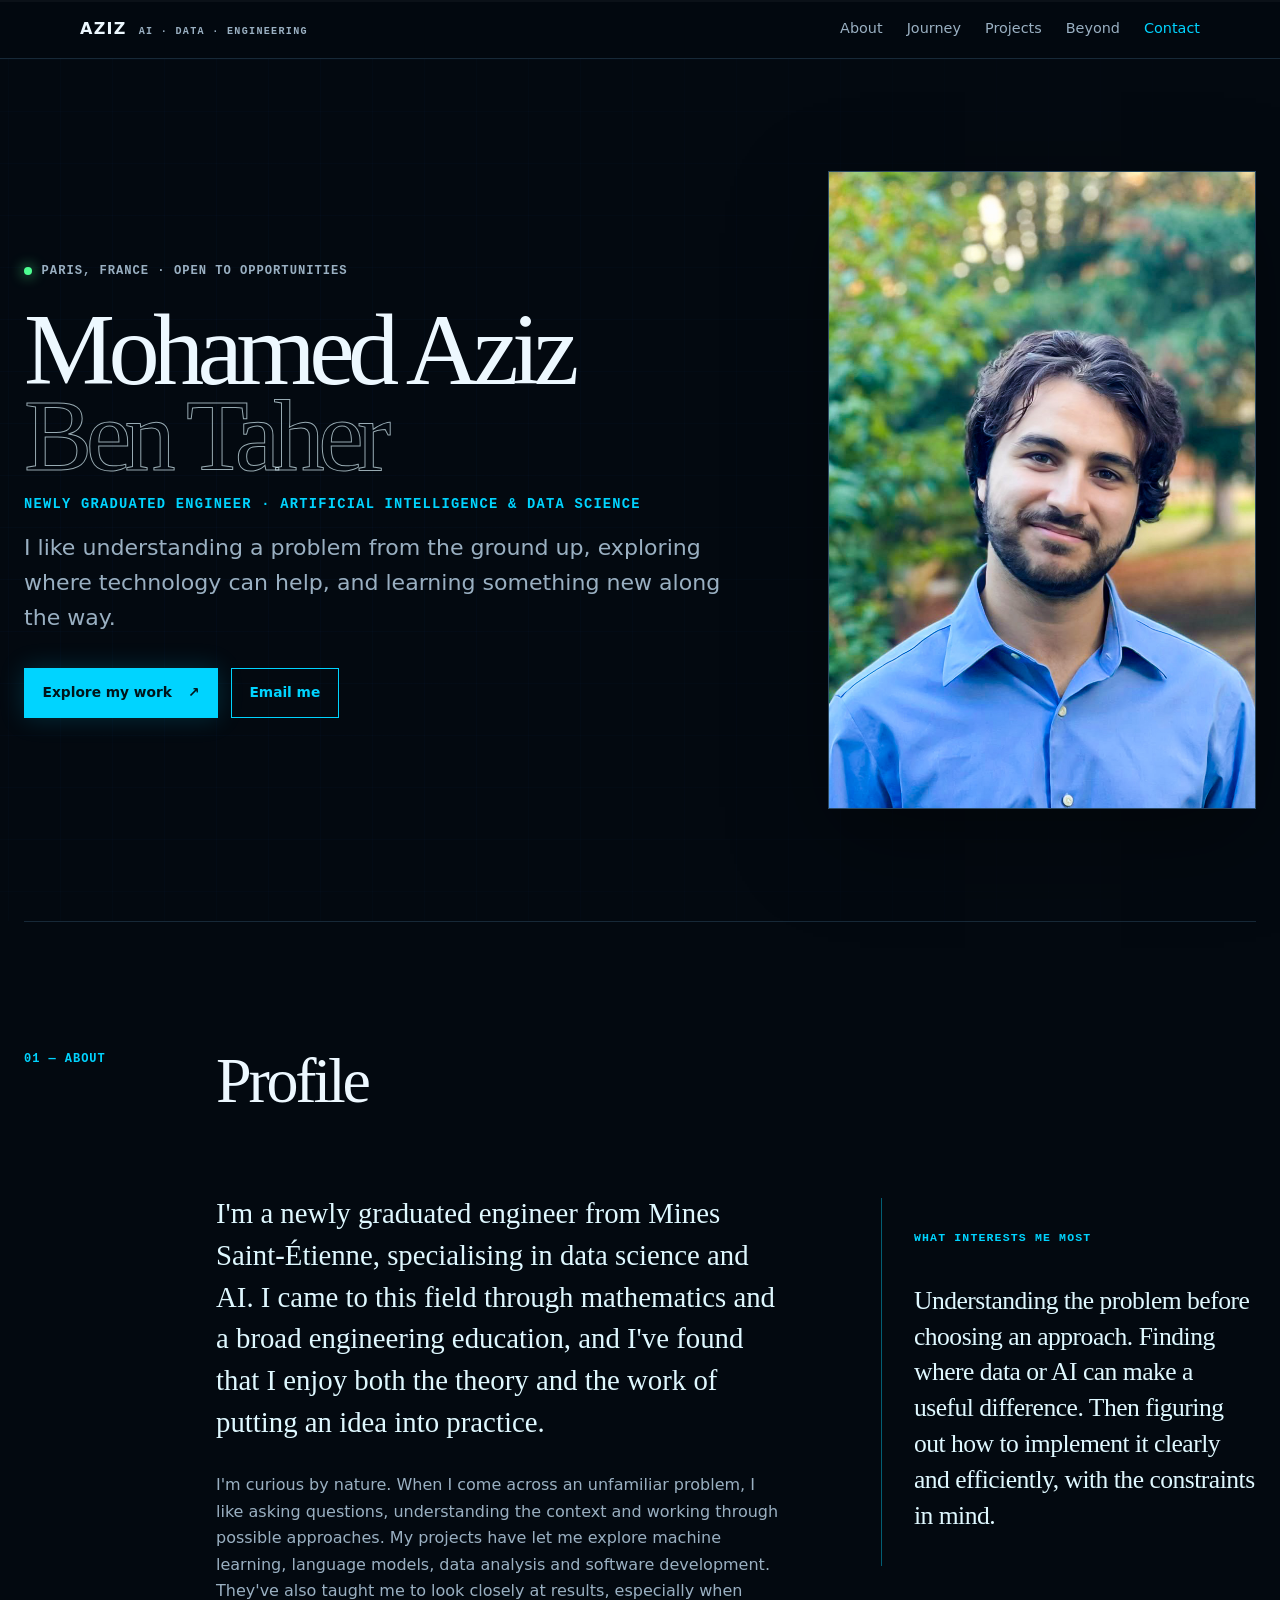
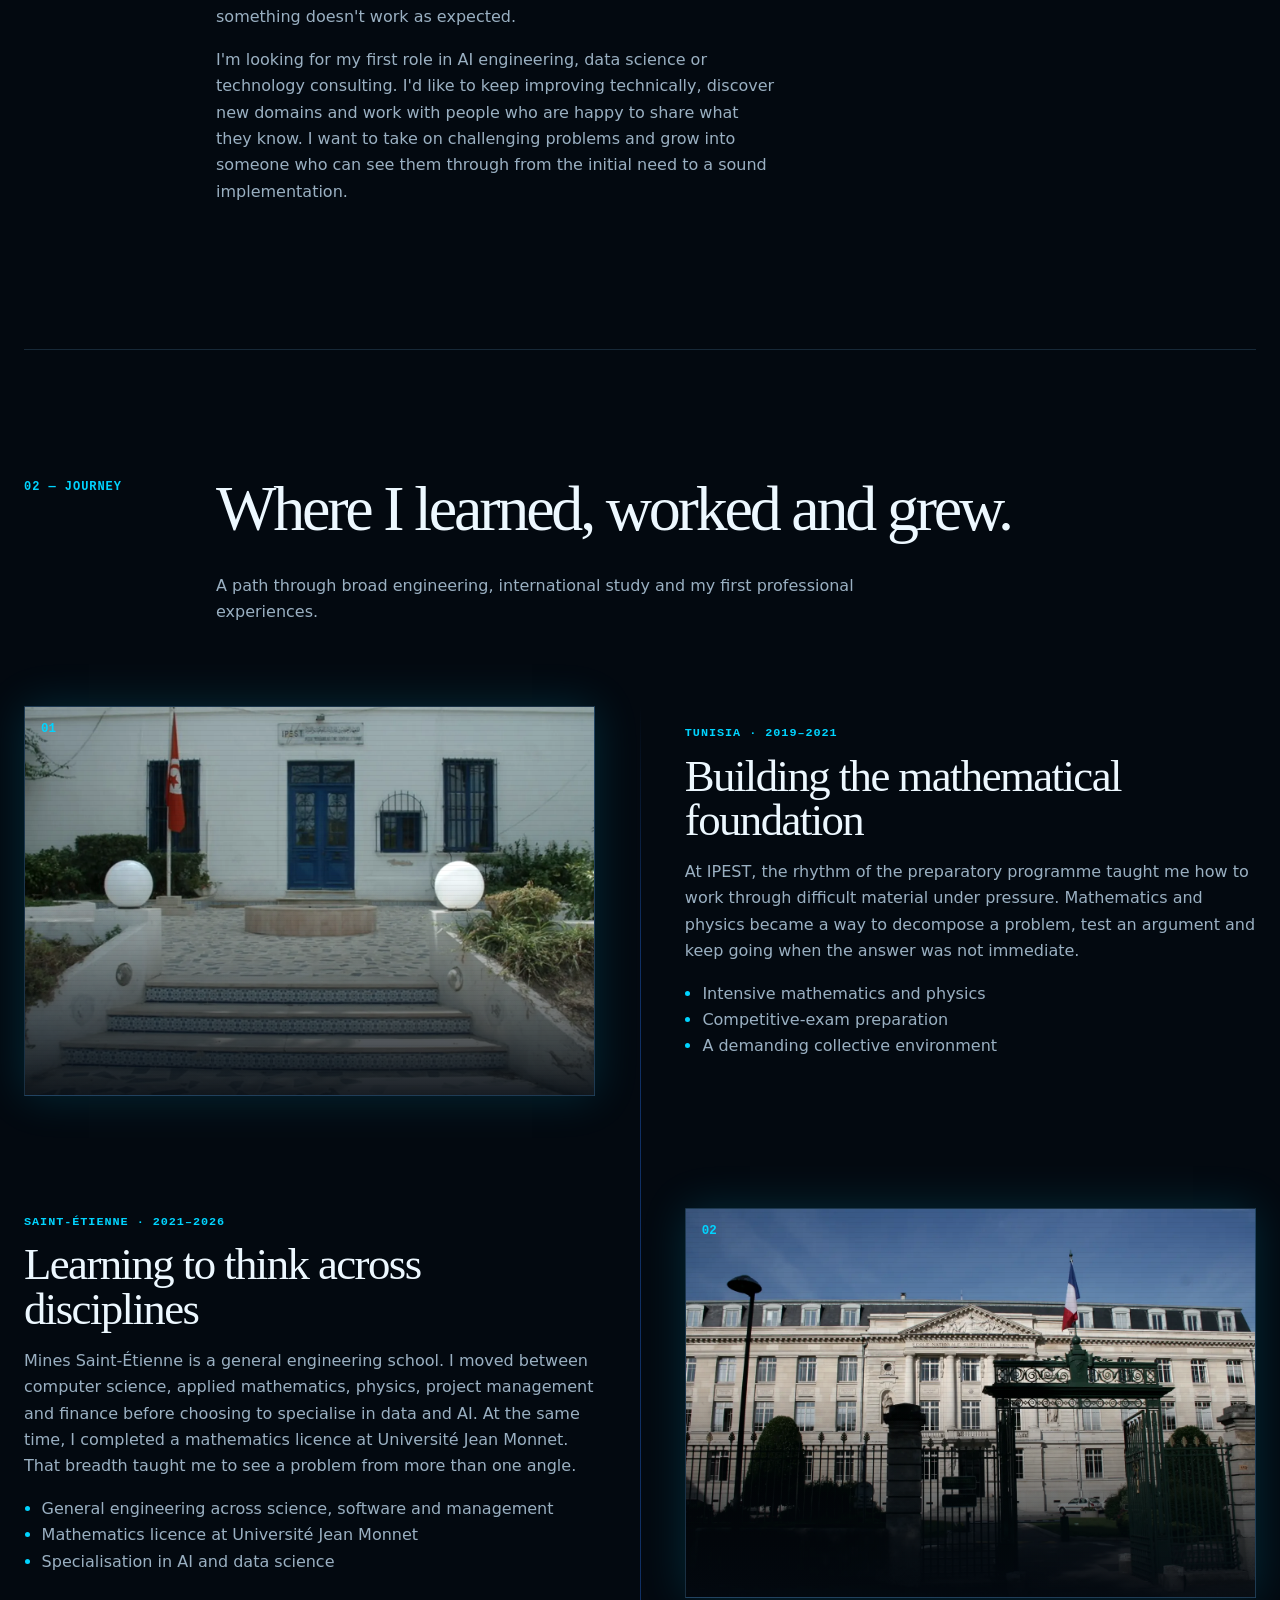
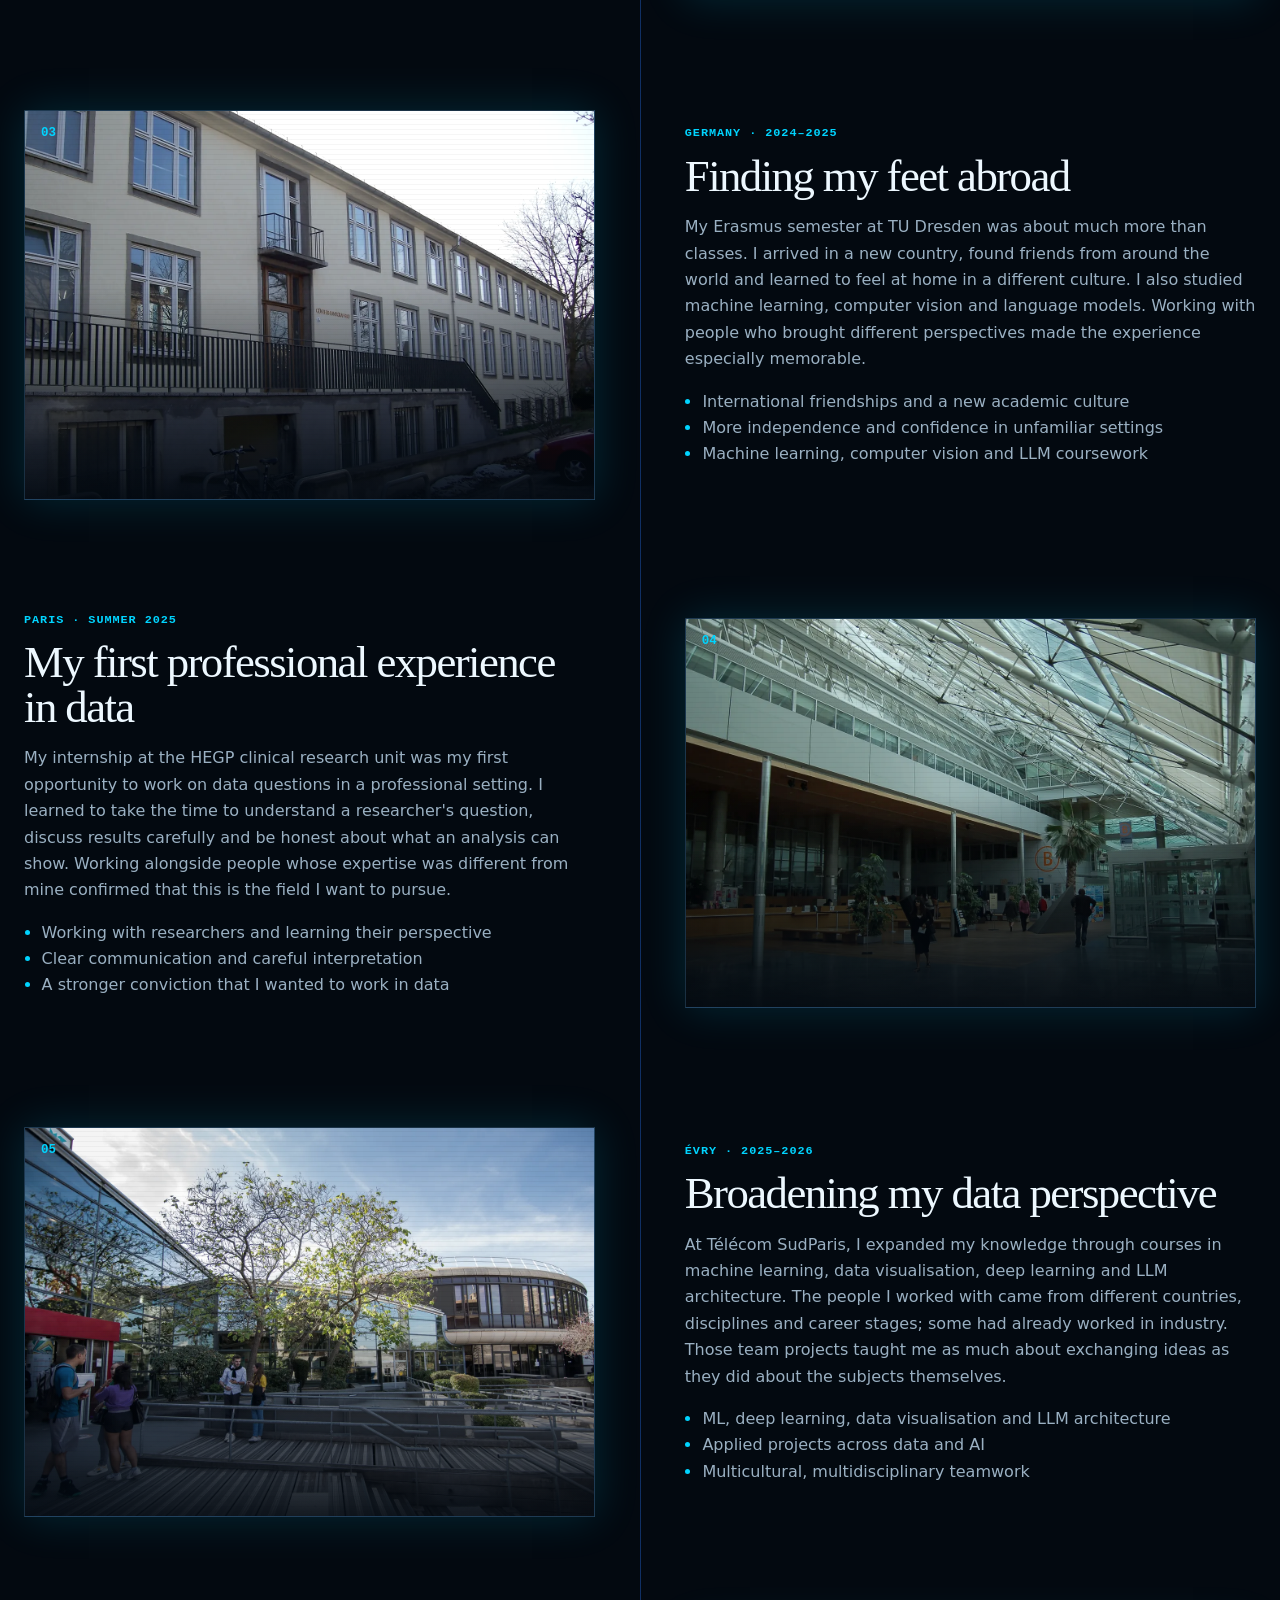
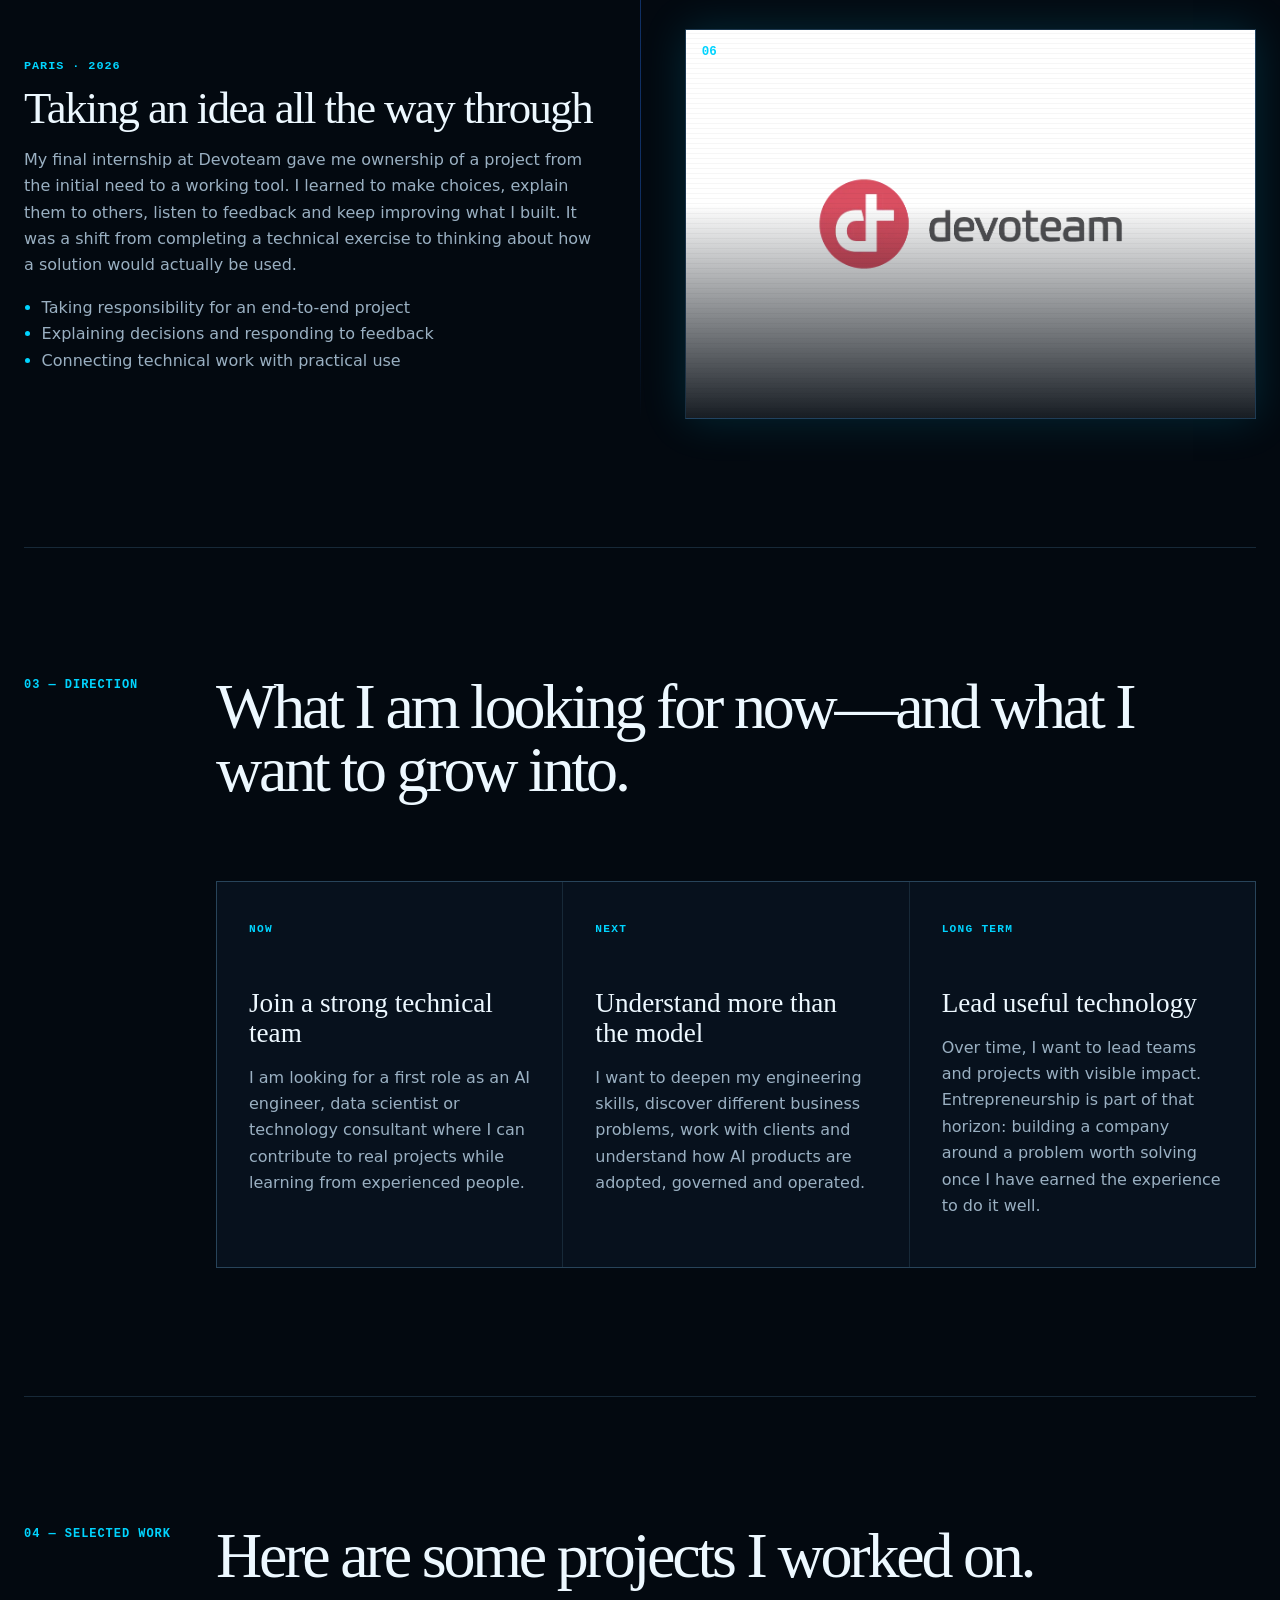
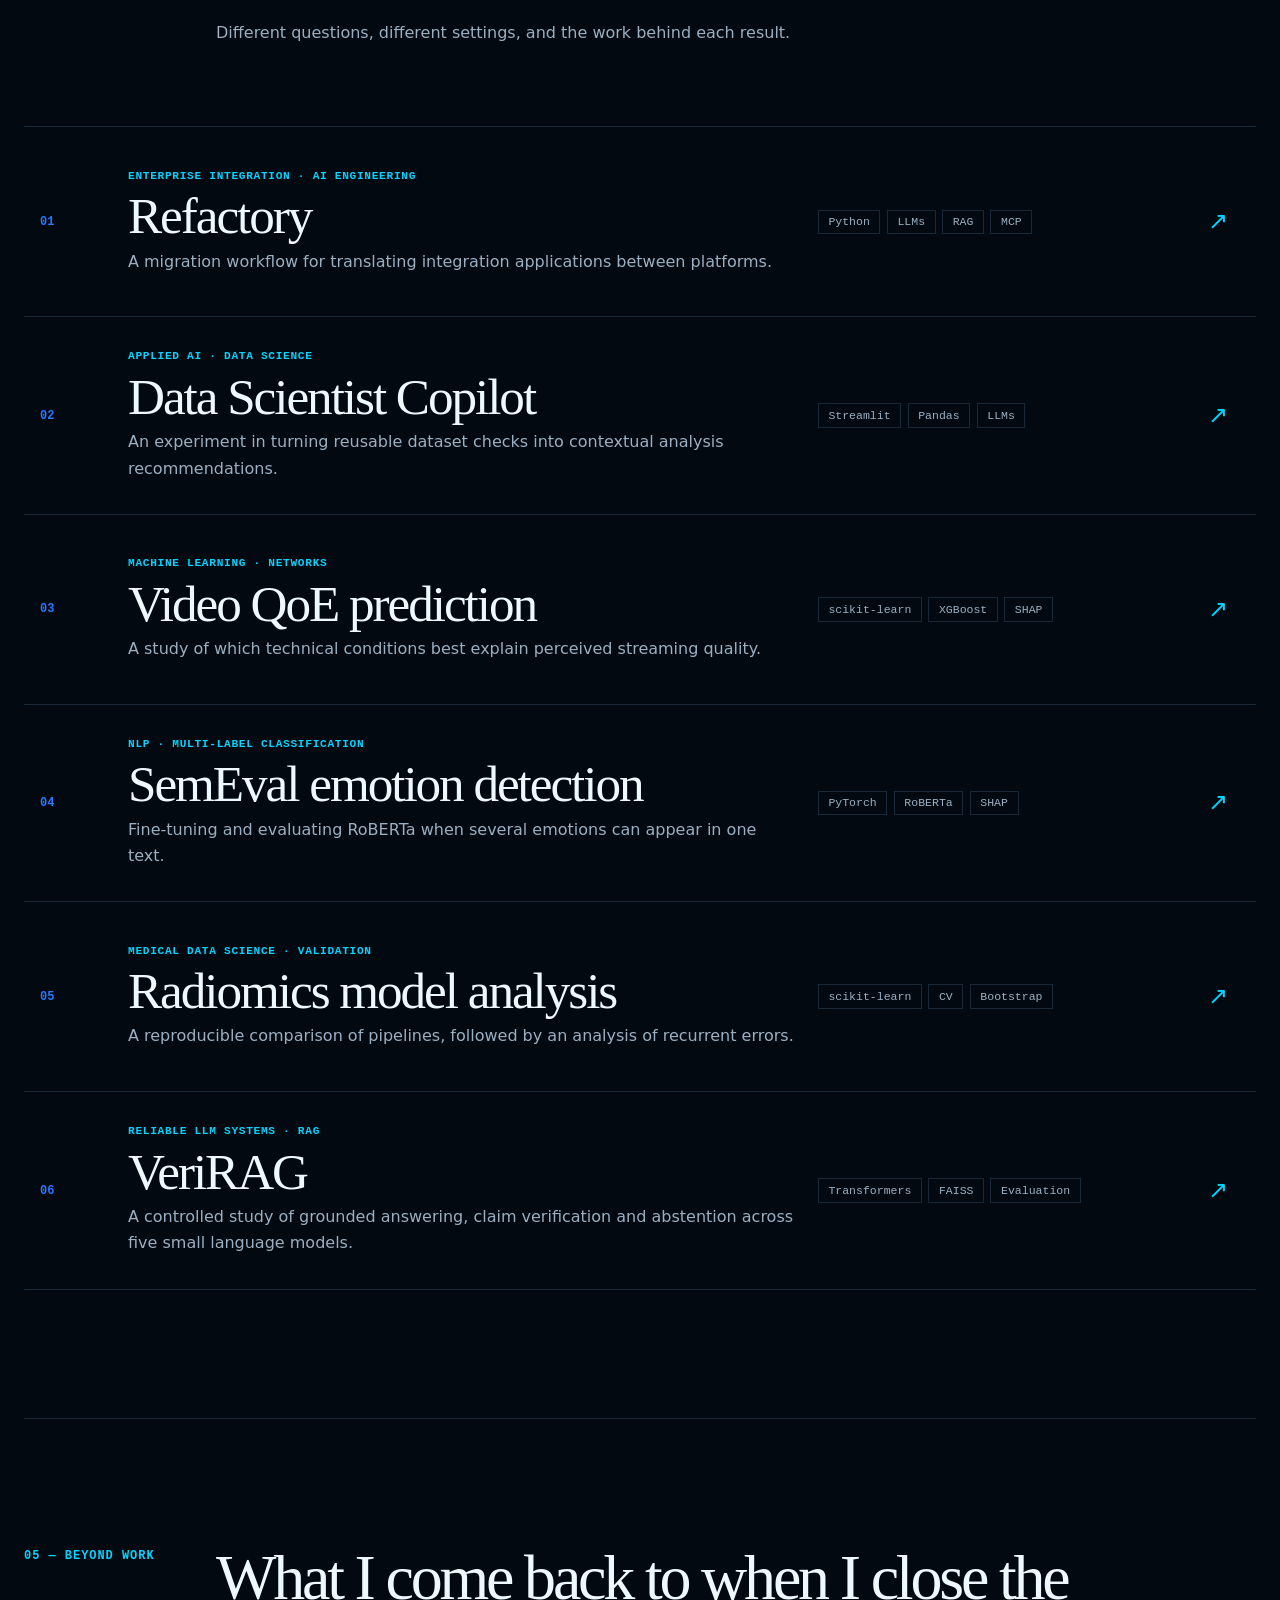
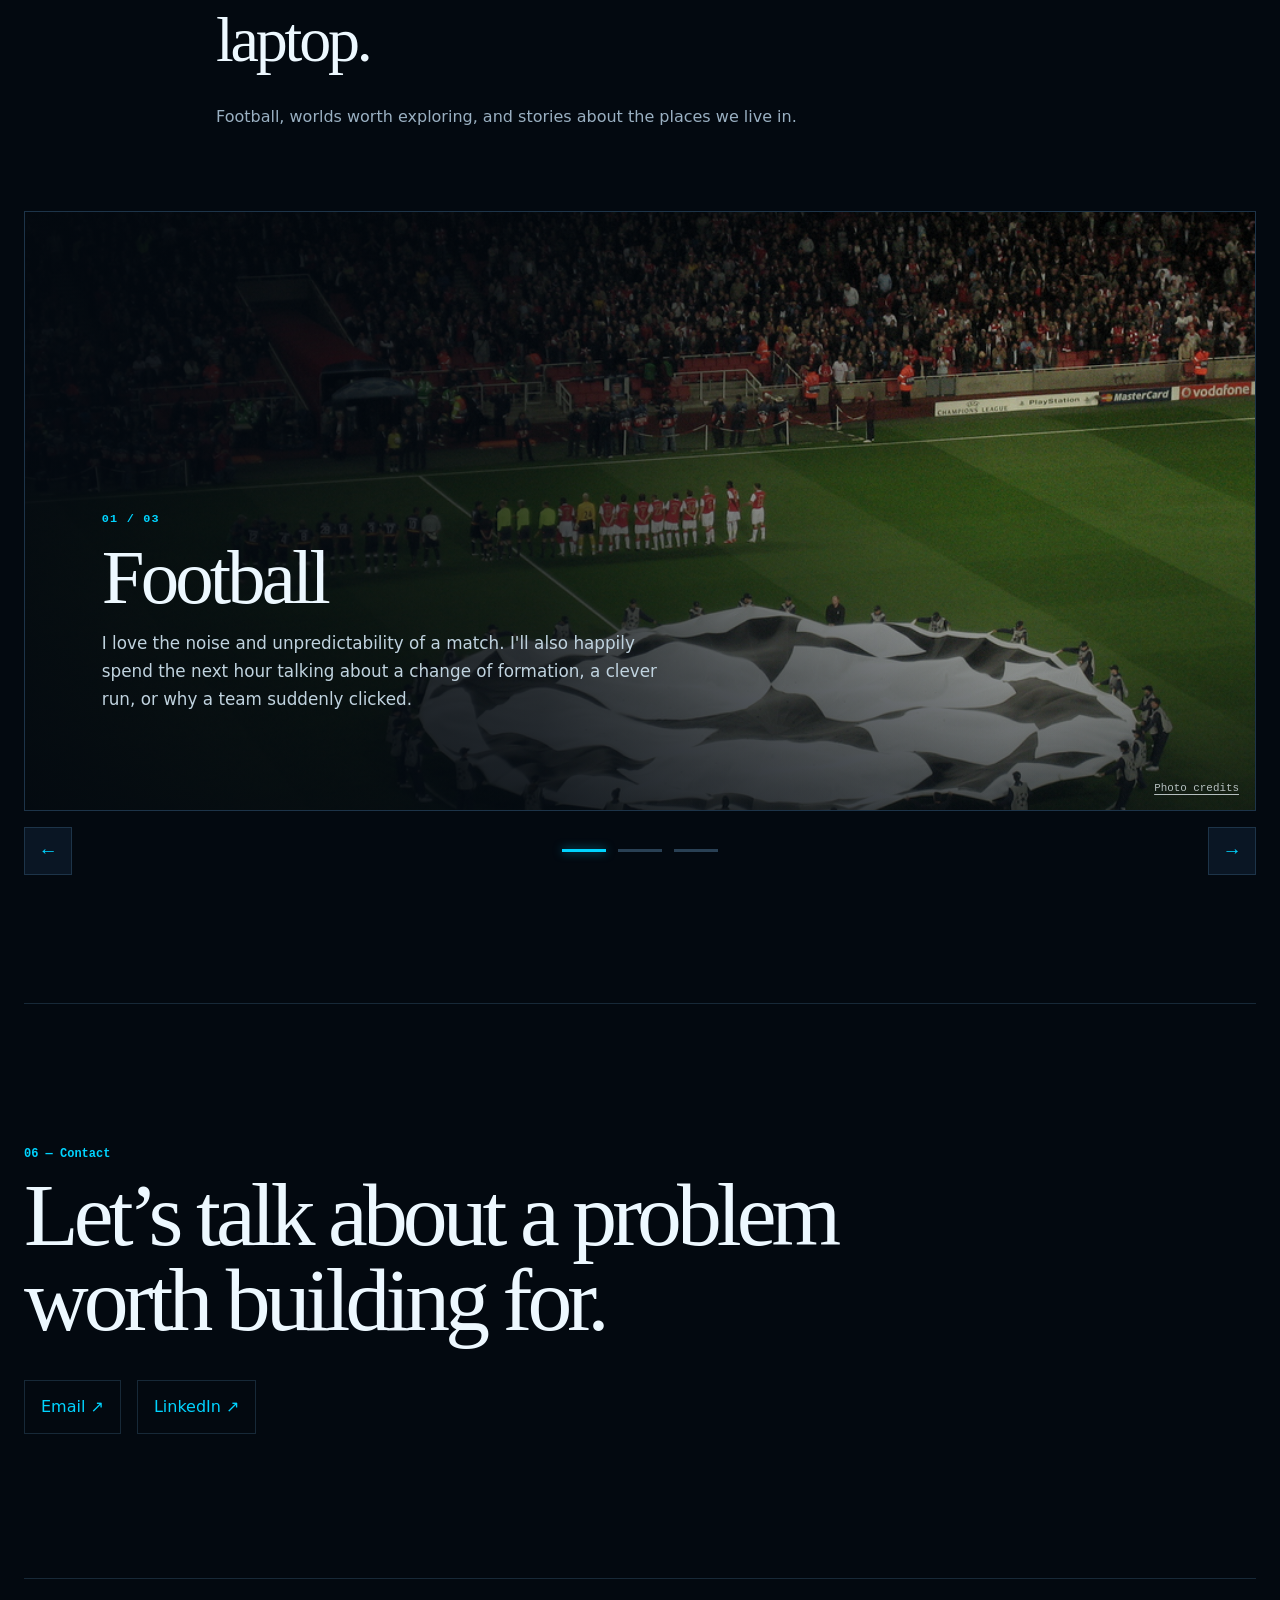
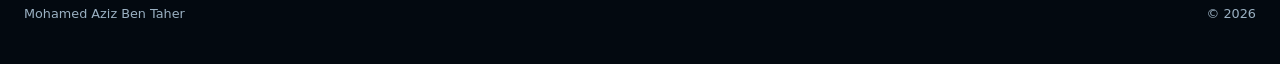
==== commit b1354899: "Update portrait image in index.html" ====
--- a/index.html
+++ b/index.html
@@ -15,7 +15,7 @@
     <section class="v2-hero" id="top"><div class="hero-grid" aria-hidden="true"></div>
       <div class="hero-copy reveal"><p class="terminal-label"><span></span> Paris, France · Open to opportunities</p><h1>Mohamed Aziz<br><em>Ben Taher</em></h1><p class="hero-role">Newly graduated engineer · Artificial Intelligence &amp; Data Science</p><p class="hero-summary">I like understanding a problem from the ground up, exploring where technology can help, and learning something new along the way.</p><div class="hero-actions"><a class="button-primary" href="#projects">Explore my work <span aria-hidden="true">↗</span></a><a class="button-ghost" href="mailto:azizbentaher4@gmail.com">Email me</a></div></div>
       <figure class="hero-portrait portrait-framed reveal">
-        <img src="assets/images/portrait-aziz.jpg" alt="Portrait of Mohamed Aziz Ben Taher" width="1152" height="1536" fetchpriority="high">
+        <img src="assets/images/IMG_3467.jpeg" alt="Portrait of Mohamed Aziz Ben Taher" width="1152" height="1536" fetchpriority="high">
         
       </figure>
     </section>
